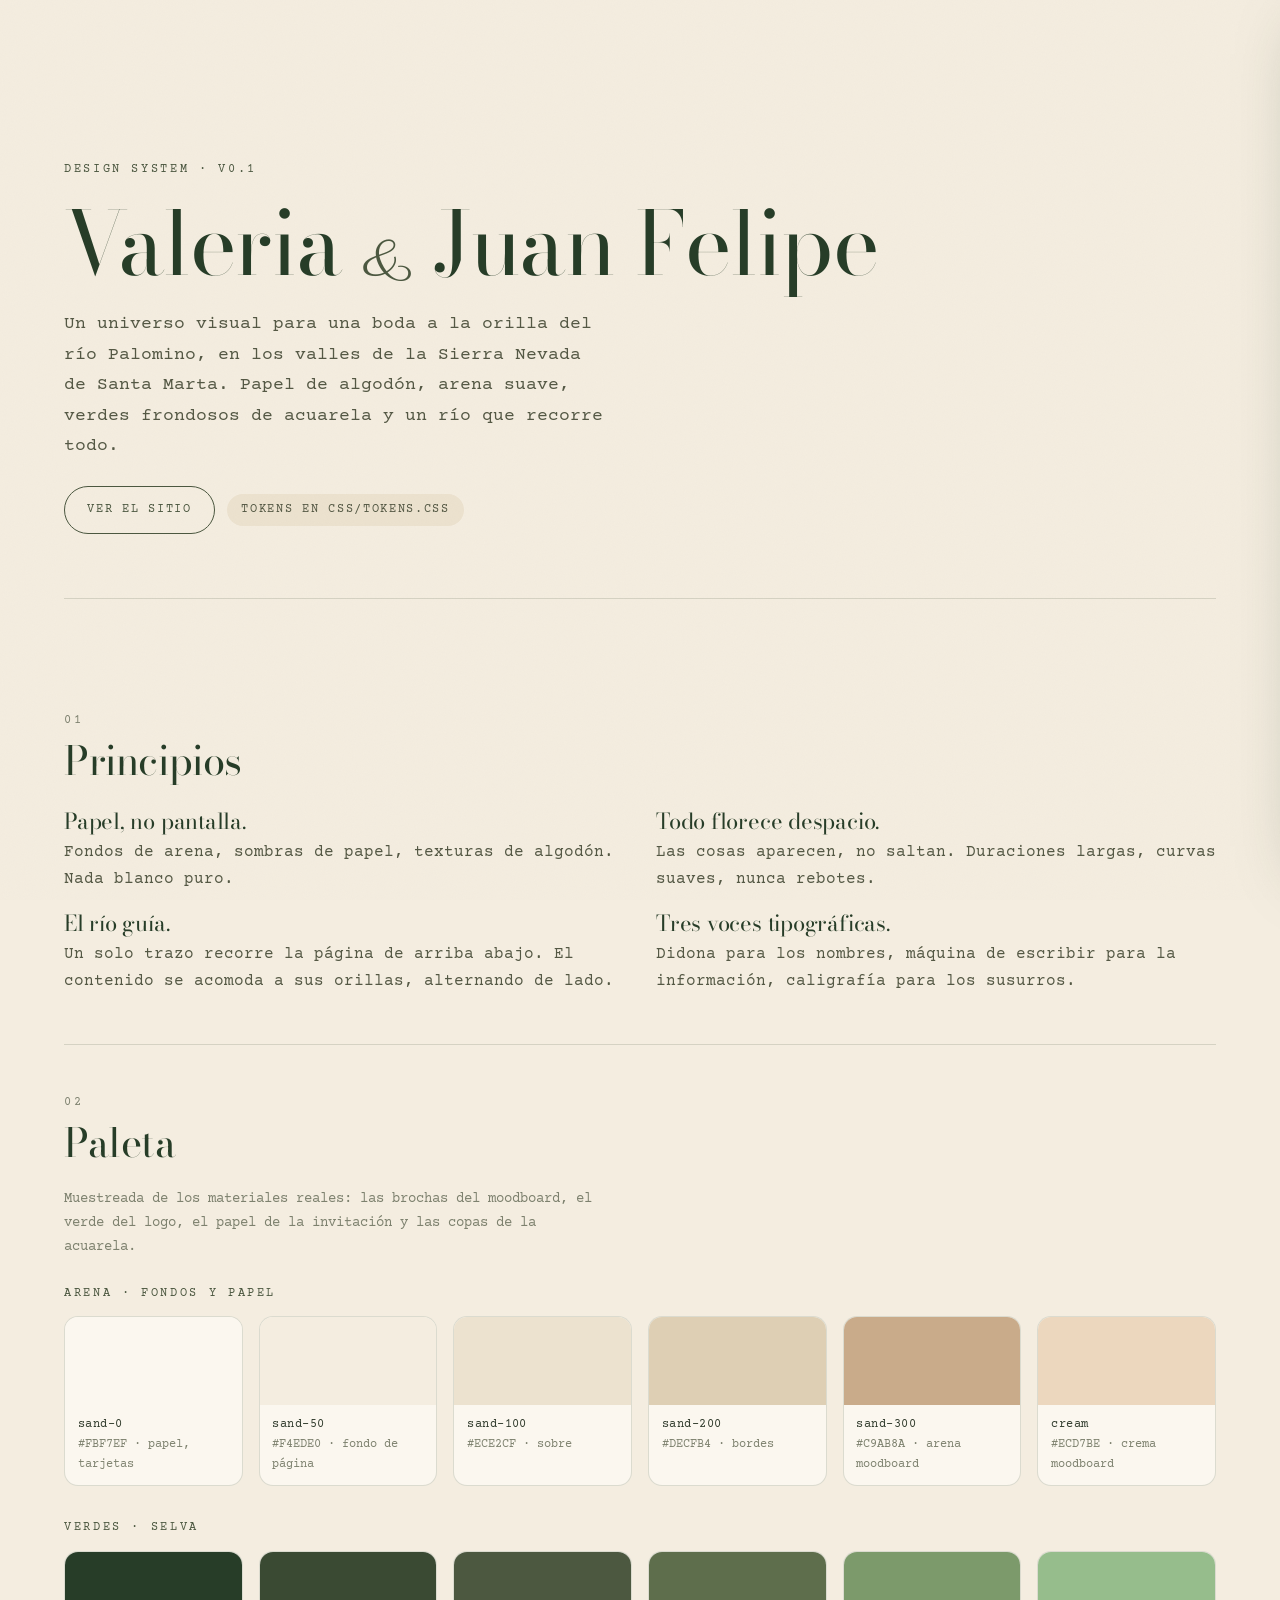
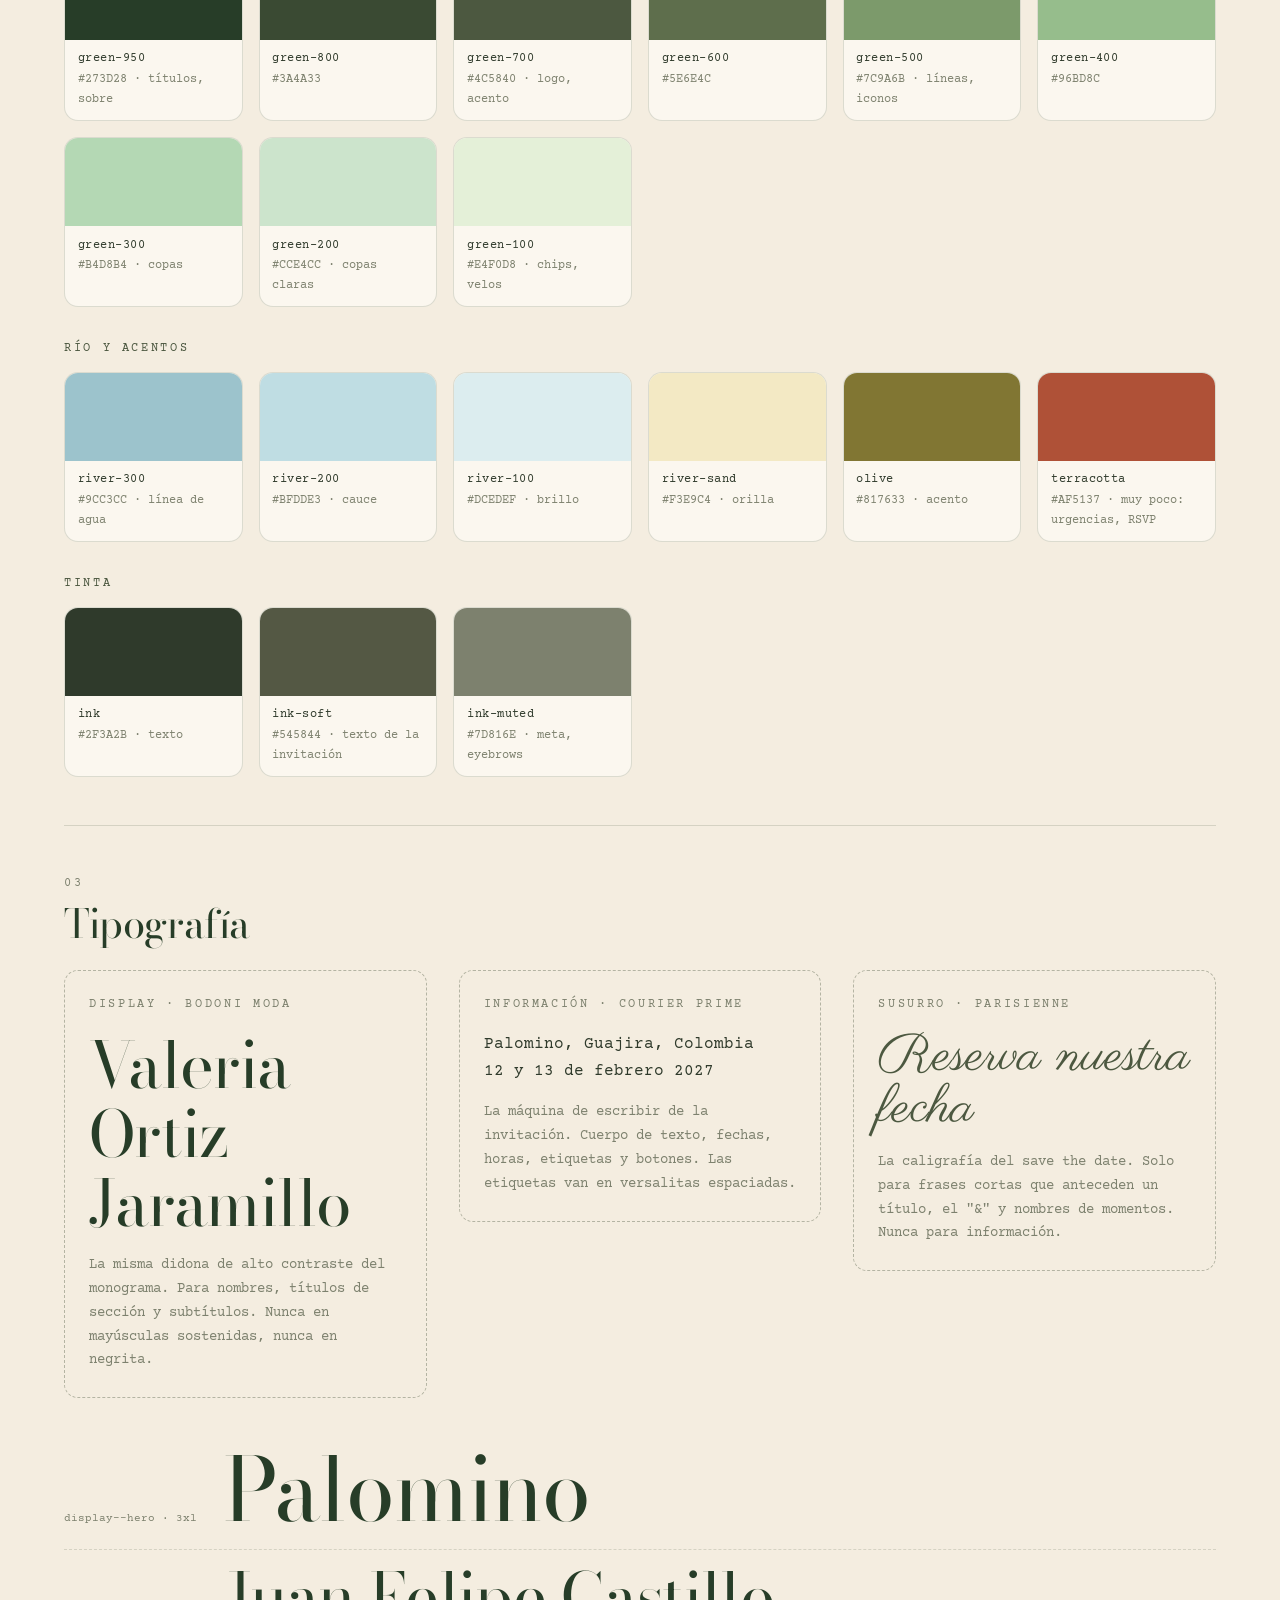
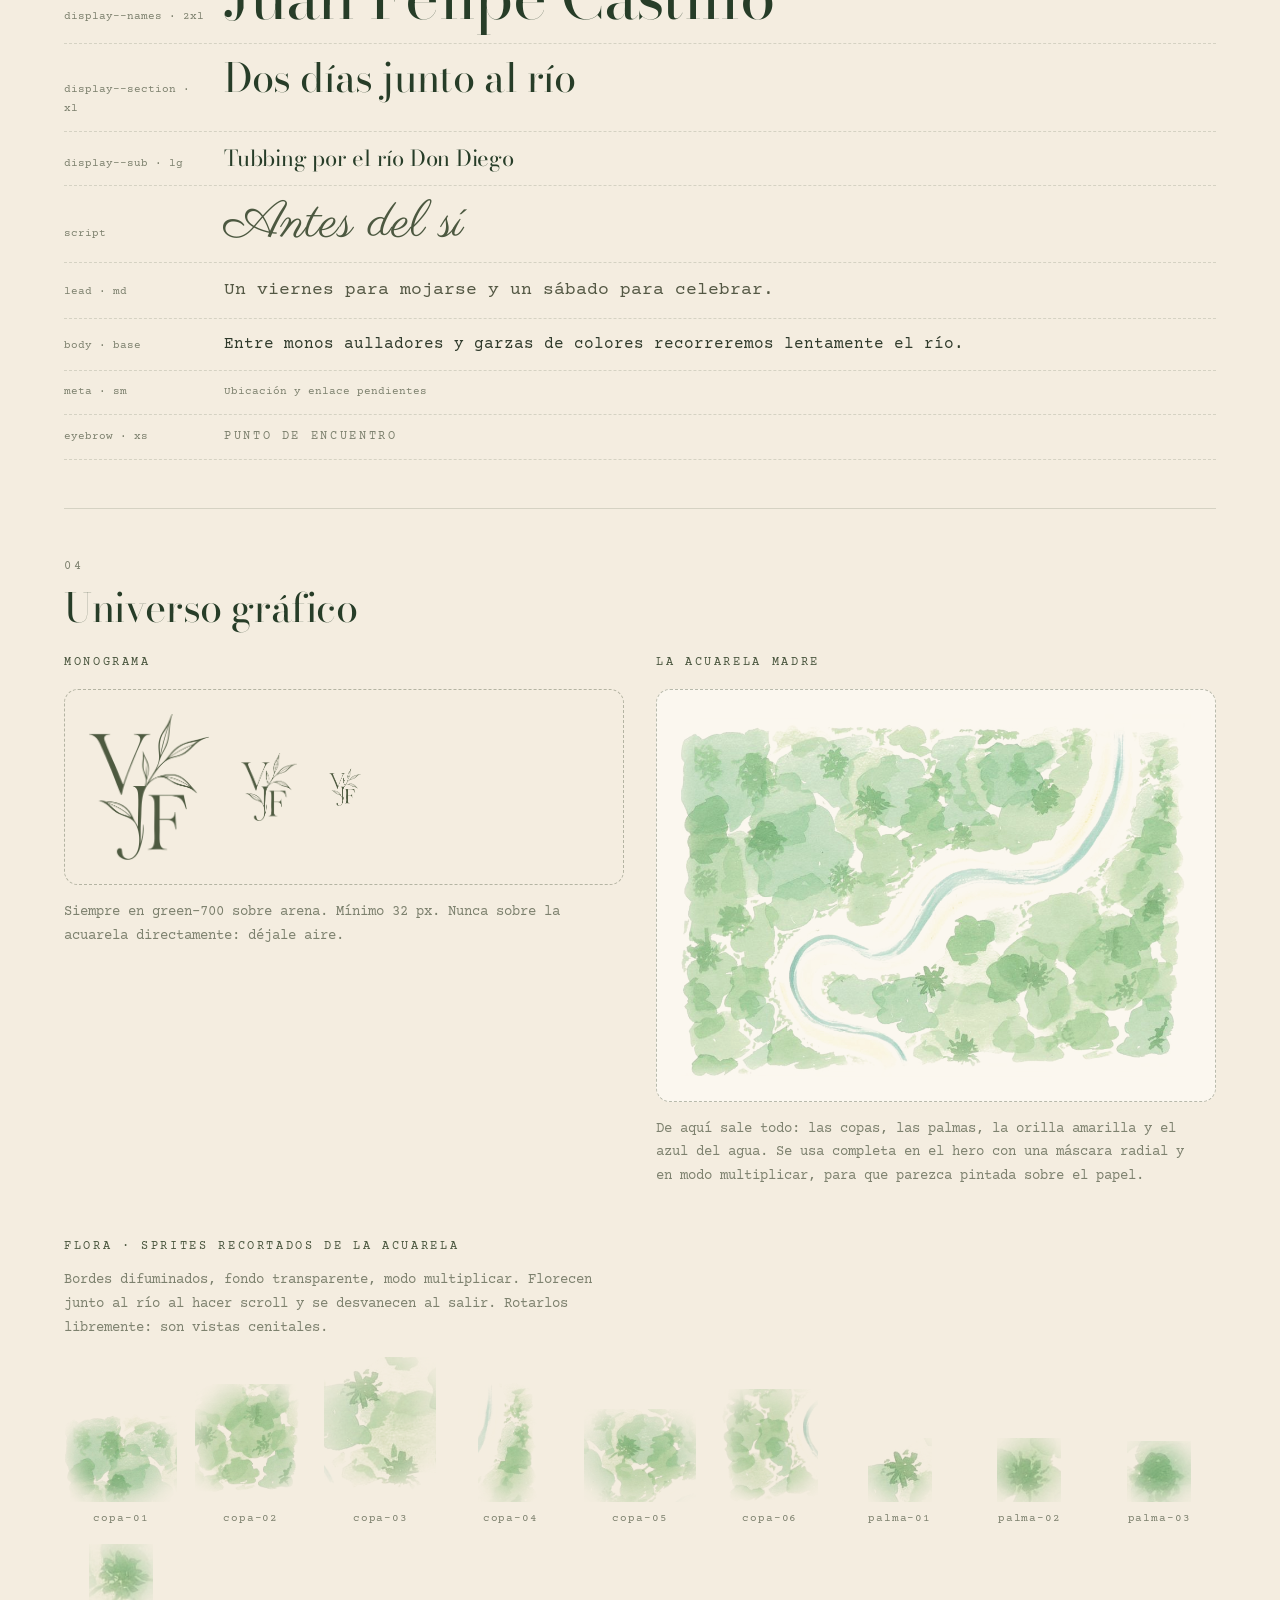
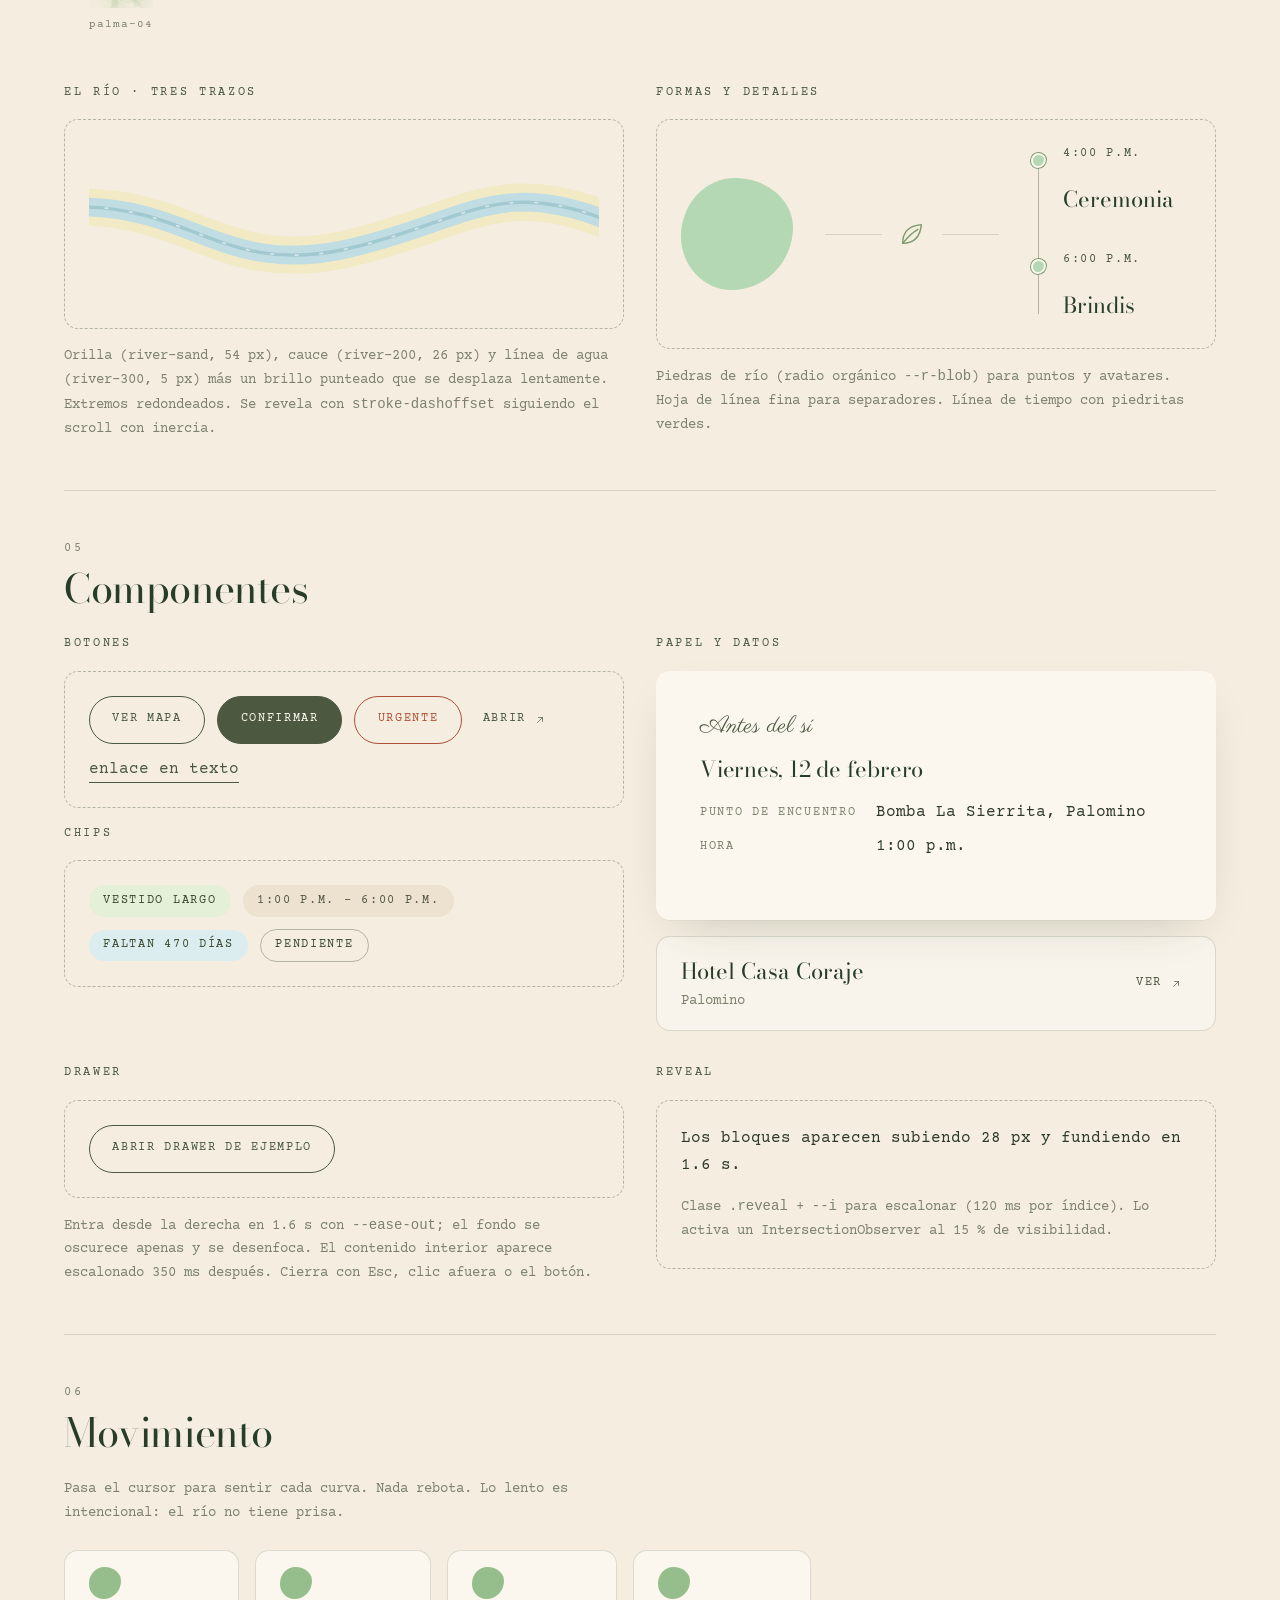
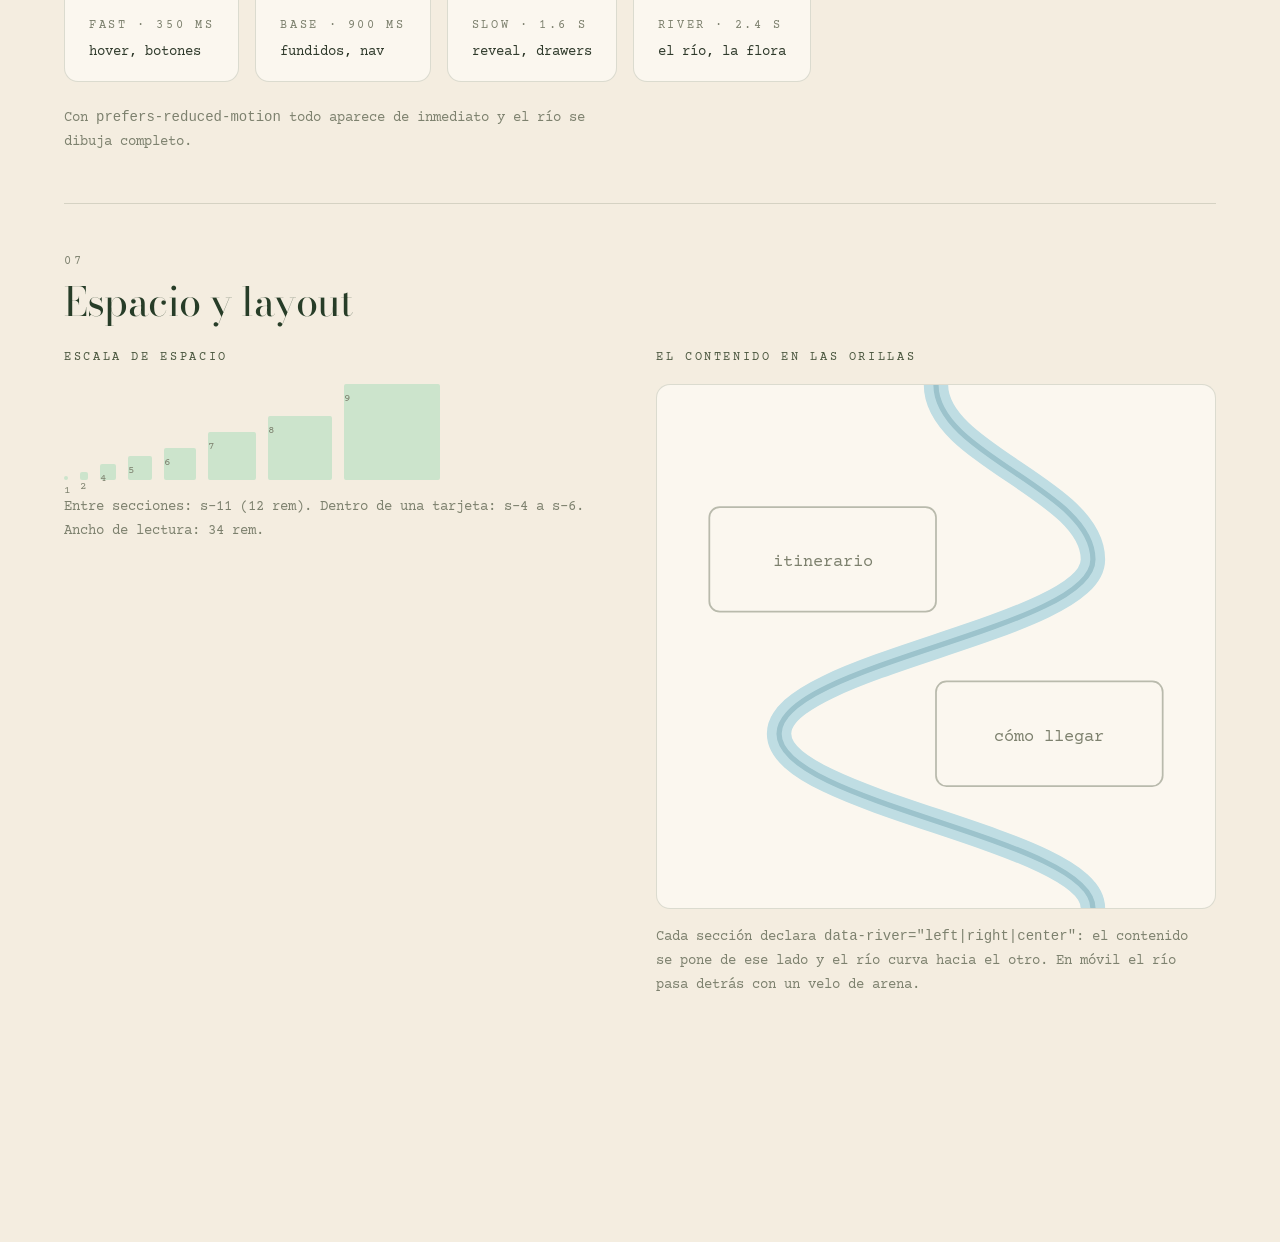
==== design-system.html @ 43d759f4 "Design system y primera versión del sitio del matrimonio Co-Authored-By: Claude Fable 5.1 <noreply@a" ====
<!doctype html>
<html lang="es">
<head>
  <meta charset="utf-8">
  <meta name="viewport" content="width=device-width, initial-scale=1">
  <title>Design system · V & JF</title>
  <link rel="icon" href="assets/img/logo-vjf.png" type="image/png">
  <link rel="preconnect" href="https://fonts.googleapis.com">
  <link rel="preconnect" href="https://fonts.gstatic.com" crossorigin>
  <link href="https://fonts.googleapis.com/css2?family=Bodoni+Moda:ital,opsz,wght@0,6..96,400;0,6..96,500;1,6..96,400&family=Courier+Prime:ital,wght@0,400;0,700;1,400&family=Parisienne&display=swap" rel="stylesheet">
  <link rel="stylesheet" href="css/tokens.css">
  <link rel="stylesheet" href="css/base.css">
  <link rel="stylesheet" href="css/components.css">
  <style>
    .ds { padding: var(--s-8) 0 var(--s-11); }
    .ds-head { padding: var(--s-9) 0 var(--s-8); border-bottom: 1px solid var(--line); margin-bottom: var(--s-8); }
    .ds-section { padding: var(--s-7) 0; border-bottom: 1px solid var(--line); }
    .ds-section > .eyebrow { margin-bottom: var(--s-2); }
    .ds-section > .display { margin-bottom: var(--s-5); }
    .ds-grid { display: grid; gap: var(--s-4); grid-template-columns: repeat(auto-fill, minmax(9.5rem, 1fr)); }
    .ds-two { display: grid; gap: var(--s-6); grid-template-columns: repeat(auto-fit, minmax(18rem, 1fr)); align-items: start; }
    .ds-note { font-size: var(--fs-sm); color: var(--text-muted); max-width: var(--measure); }
    .ds-sample { padding: var(--s-5); border: 1px dashed var(--line-strong); border-radius: var(--r-md); }
    .type-row { display: grid; grid-template-columns: 9rem 1fr; gap: var(--s-4); align-items: baseline; padding: var(--s-3) 0; border-bottom: 1px dashed var(--line); }
    .type-row .meta { font-size: var(--fs-2xs); }
    .sprite-grid { display: grid; grid-template-columns: repeat(auto-fill, minmax(7rem, 1fr)); gap: var(--s-4); align-items: end; }
    .sprite-grid figure { margin: 0; text-align: center; }
    .sprite-grid img { mix-blend-mode: multiply; margin: 0 auto .5rem; }
    .sprite-grid figcaption { font-size: var(--fs-2xs); color: var(--text-muted); letter-spacing: .08em; }
    .river-sample { width: 100%; height: 160px; }
    .river-sample path { fill: none; stroke-linecap: round; }
    .space-row { display: flex; align-items: flex-end; gap: var(--s-3); flex-wrap: wrap; }
    .space-row div { background: var(--green-200); border-radius: 2px; }
    .space-row span { display: block; font-size: var(--fs-2xs); color: var(--text-muted); margin-top: .35rem; }
    .motion-demo { display: flex; gap: var(--s-4); flex-wrap: wrap; }
    .motion-demo button { padding: var(--s-4) var(--s-5); border: 1px solid var(--line); border-radius: var(--r-md); background: var(--surface); text-align: left; }
    .motion-demo i { display: block; width: 2rem; height: 2rem; border-radius: var(--r-blob); background: var(--green-400); margin-bottom: .75rem; transition: transform var(--d) var(--e); }
    .motion-demo button:hover i { transform: translateX(3rem) rotate(40deg); }
    .layout-diagram { border: 1px solid var(--line); border-radius: var(--r-md); background: var(--sand-0); }
    .blob { width: 7rem; height: 7rem; border-radius: var(--r-blob); background: var(--green-300); }
  </style>
</head>
<body>
<div class="container ds">

  <header class="ds-head">
    <p class="eyebrow eyebrow--accent">Design system · v0.1</p>
    <h1 class="display display--hero">Valeria <span class="script" style="font-size:.7em">&amp;</span> Juan Felipe</h1>
    <p class="lead measure" style="margin-top: var(--s-4)">Un universo visual para una boda a la orilla del río Palomino, en los valles de la Sierra Nevada de Santa Marta. Papel de algodón, arena suave, verdes frondosos de acuarela y un río que recorre todo.</p>
    <p class="cluster" style="margin-top: var(--s-5)"><a class="btn" href="index.html">Ver el sitio</a><span class="chip chip--sand">Tokens en css/tokens.css</span></p>
  </header>

  <!-- ================= PRINCIPIOS ================= -->
  <section class="ds-section">
    <p class="eyebrow">01</p>
    <h2 class="display display--section">Principios</h2>
    <div class="ds-two">
      <div class="stack">
        <p><b class="display display--sub">Papel, no pantalla.</b><br><span class="soft">Fondos de arena, sombras de papel, texturas de algodón. Nada blanco puro.</span></p>
        <p><b class="display display--sub">El río guía.</b><br><span class="soft">Un solo trazo recorre la página de arriba abajo. El contenido se acomoda a sus orillas, alternando de lado.</span></p>
      </div>
      <div class="stack">
        <p><b class="display display--sub">Todo florece despacio.</b><br><span class="soft">Las cosas aparecen, no saltan. Duraciones largas, curvas suaves, nunca rebotes.</span></p>
        <p><b class="display display--sub">Tres voces tipográficas.</b><br><span class="soft">Didona para los nombres, máquina de escribir para la información, caligrafía para los susurros.</span></p>
      </div>
    </div>
  </section>

  <!-- ================= PALETA ================= -->
  <section class="ds-section">
    <p class="eyebrow">02</p>
    <h2 class="display display--section">Paleta</h2>
    <p class="ds-note" style="margin-bottom: var(--s-5)">Muestreada de los materiales reales: las brochas del moodboard, el verde del logo, el papel de la invitación y las copas de la acuarela.</p>

    <p class="eyebrow eyebrow--accent" style="margin: var(--s-5) 0 var(--s-3)">Arena · fondos y papel</p>
    <div class="ds-grid">
      <div class="swatch"><div class="swatch__color" style="background:var(--sand-0)"></div><div class="swatch__meta"><b>sand-0</b><span>#FBF7EF · papel, tarjetas</span></div></div>
      <div class="swatch"><div class="swatch__color" style="background:var(--sand-50)"></div><div class="swatch__meta"><b>sand-50</b><span>#F4EDE0 · fondo de página</span></div></div>
      <div class="swatch"><div class="swatch__color" style="background:var(--sand-100)"></div><div class="swatch__meta"><b>sand-100</b><span>#ECE2CF · sobre</span></div></div>
      <div class="swatch"><div class="swatch__color" style="background:var(--sand-200)"></div><div class="swatch__meta"><b>sand-200</b><span>#DECFB4 · bordes</span></div></div>
      <div class="swatch"><div class="swatch__color" style="background:var(--sand-300)"></div><div class="swatch__meta"><b>sand-300</b><span>#C9AB8A · arena moodboard</span></div></div>
      <div class="swatch"><div class="swatch__color" style="background:var(--cream)"></div><div class="swatch__meta"><b>cream</b><span>#ECD7BE · crema moodboard</span></div></div>
    </div>

    <p class="eyebrow eyebrow--accent" style="margin: var(--s-6) 0 var(--s-3)">Verdes · selva</p>
    <div class="ds-grid">
      <div class="swatch"><div class="swatch__color" style="background:var(--green-950)"></div><div class="swatch__meta"><b>green-950</b><span>#273D28 · títulos, sobre</span></div></div>
      <div class="swatch"><div class="swatch__color" style="background:var(--green-800)"></div><div class="swatch__meta"><b>green-800</b><span>#3A4A33</span></div></div>
      <div class="swatch"><div class="swatch__color" style="background:var(--green-700)"></div><div class="swatch__meta"><b>green-700</b><span>#4C5840 · logo, acento</span></div></div>
      <div class="swatch"><div class="swatch__color" style="background:var(--green-600)"></div><div class="swatch__meta"><b>green-600</b><span>#5E6E4C</span></div></div>
      <div class="swatch"><div class="swatch__color" style="background:var(--green-500)"></div><div class="swatch__meta"><b>green-500</b><span>#7C9A6B · líneas, iconos</span></div></div>
      <div class="swatch"><div class="swatch__color" style="background:var(--green-400)"></div><div class="swatch__meta"><b>green-400</b><span>#96BD8C</span></div></div>
      <div class="swatch"><div class="swatch__color" style="background:var(--green-300)"></div><div class="swatch__meta"><b>green-300</b><span>#B4D8B4 · copas</span></div></div>
      <div class="swatch"><div class="swatch__color" style="background:var(--green-200)"></div><div class="swatch__meta"><b>green-200</b><span>#CCE4CC · copas claras</span></div></div>
      <div class="swatch"><div class="swatch__color" style="background:var(--green-100)"></div><div class="swatch__meta"><b>green-100</b><span>#E4F0D8 · chips, velos</span></div></div>
    </div>

    <p class="eyebrow eyebrow--accent" style="margin: var(--s-6) 0 var(--s-3)">Río y acentos</p>
    <div class="ds-grid">
      <div class="swatch"><div class="swatch__color" style="background:var(--river-300)"></div><div class="swatch__meta"><b>river-300</b><span>#9CC3CC · línea de agua</span></div></div>
      <div class="swatch"><div class="swatch__color" style="background:var(--river-200)"></div><div class="swatch__meta"><b>river-200</b><span>#BFDDE3 · cauce</span></div></div>
      <div class="swatch"><div class="swatch__color" style="background:var(--river-100)"></div><div class="swatch__meta"><b>river-100</b><span>#DCEDEF · brillo</span></div></div>
      <div class="swatch"><div class="swatch__color" style="background:var(--river-sand)"></div><div class="swatch__meta"><b>river-sand</b><span>#F3E9C4 · orilla</span></div></div>
      <div class="swatch"><div class="swatch__color" style="background:var(--olive)"></div><div class="swatch__meta"><b>olive</b><span>#817633 · acento</span></div></div>
      <div class="swatch"><div class="swatch__color" style="background:var(--terracotta)"></div><div class="swatch__meta"><b>terracotta</b><span>#AF5137 · muy poco: urgencias, RSVP</span></div></div>
    </div>

    <p class="eyebrow eyebrow--accent" style="margin: var(--s-6) 0 var(--s-3)">Tinta</p>
    <div class="ds-grid">
      <div class="swatch"><div class="swatch__color" style="background:var(--ink)"></div><div class="swatch__meta"><b>ink</b><span>#2F3A2B · texto</span></div></div>
      <div class="swatch"><div class="swatch__color" style="background:var(--ink-soft)"></div><div class="swatch__meta"><b>ink-soft</b><span>#545844 · texto de la invitación</span></div></div>
      <div class="swatch"><div class="swatch__color" style="background:var(--ink-muted)"></div><div class="swatch__meta"><b>ink-muted</b><span>#7D816E · meta, eyebrows</span></div></div>
    </div>
  </section>

  <!-- ================= TIPOGRAFÍA ================= -->
  <section class="ds-section">
    <p class="eyebrow">03</p>
    <h2 class="display display--section">Tipografía</h2>
    <div class="ds-two">
      <div class="ds-sample stack">
        <p class="eyebrow">Display · Bodoni Moda</p>
        <p class="display display--names">Valeria Ortiz Jaramillo</p>
        <p class="ds-note">La misma didona de alto contraste del monograma. Para nombres, títulos de sección y subtítulos. Nunca en mayúsculas sostenidas, nunca en negrita.</p>
      </div>
      <div class="ds-sample stack">
        <p class="eyebrow">Información · Courier Prime</p>
        <p class="mono">Palomino, Guajira, Colombia<br>12 y 13 de febrero 2027</p>
        <p class="ds-note">La máquina de escribir de la invitación. Cuerpo de texto, fechas, horas, etiquetas y botones. Las etiquetas van en versalitas espaciadas.</p>
      </div>
      <div class="ds-sample stack">
        <p class="eyebrow">Susurro · Parisienne</p>
        <p class="script">Reserva nuestra fecha</p>
        <p class="ds-note">La caligrafía del save the date. Solo para frases cortas que anteceden un título, el "&amp;" y nombres de momentos. Nunca para información.</p>
      </div>
    </div>

    <div style="margin-top: var(--s-6)">
      <div class="type-row"><span class="meta">display--hero · 3xl</span><span class="display display--hero">Palomino</span></div>
      <div class="type-row"><span class="meta">display--names · 2xl</span><span class="display display--names">Juan Felipe Castillo</span></div>
      <div class="type-row"><span class="meta">display--section · xl</span><span class="display display--section">Dos días junto al río</span></div>
      <div class="type-row"><span class="meta">display--sub · lg</span><span class="display display--sub">Tubbing por el río Don Diego</span></div>
      <div class="type-row"><span class="meta">script</span><span class="script">Antes del sí</span></div>
      <div class="type-row"><span class="meta">lead · md</span><span class="lead">Un viernes para mojarse y un sábado para celebrar.</span></div>
      <div class="type-row"><span class="meta">body · base</span><span>Entre monos aulladores y garzas de colores recorreremos lentamente el río.</span></div>
      <div class="type-row"><span class="meta">meta · sm</span><span class="meta">Ubicación y enlace pendientes</span></div>
      <div class="type-row"><span class="meta">eyebrow · xs</span><span class="eyebrow">Punto de encuentro</span></div>
    </div>
  </section>

  <!-- ================= UNIVERSO GRÁFICO ================= -->
  <section class="ds-section">
    <p class="eyebrow">04</p>
    <h2 class="display display--section">Universo gráfico</h2>

    <div class="ds-two">
      <div class="stack">
        <p class="eyebrow eyebrow--accent">Monograma</p>
        <div class="ds-sample" style="display:flex; gap: var(--s-6); align-items:center; flex-wrap: wrap">
          <img src="assets/img/logo-vjf.png" alt="Monograma VJF" style="width: 120px">
          <img src="assets/img/logo-vjf.png" alt="" style="width: 56px">
          <img src="assets/img/logo-vjf.png" alt="" style="width: 32px">
        </div>
        <p class="ds-note">Siempre en green-700 sobre arena. Mínimo 32 px. Nunca sobre la acuarela directamente: déjale aire.</p>
      </div>
      <div class="stack">
        <p class="eyebrow eyebrow--accent">La acuarela madre</p>
        <div class="ds-sample" style="background: var(--sand-0)">
          <img src="assets/img/acuarela-rio.png" alt="Acuarela del río entre la selva" style="mix-blend-mode: multiply">
        </div>
        <p class="ds-note">De aquí sale todo: las copas, las palmas, la orilla amarilla y el azul del agua. Se usa completa en el hero con una máscara radial y en modo multiplicar, para que parezca pintada sobre el papel.</p>
      </div>
    </div>

    <p class="eyebrow eyebrow--accent" style="margin: var(--s-7) 0 var(--s-3)">Flora · sprites recortados de la acuarela</p>
    <p class="ds-note" style="margin-bottom: var(--s-4)">Bordes difuminados, fondo transparente, modo multiplicar. Florecen junto al río al hacer scroll y se desvanecen al salir. Rotarlos libremente: son vistas cenitales.</p>
    <div class="sprite-grid">
      <figure><img src="assets/img/sprites/copa-01.png" alt="" style="width:7rem"><figcaption>copa-01</figcaption></figure>
      <figure><img src="assets/img/sprites/copa-02.png" alt="" style="width:7rem"><figcaption>copa-02</figcaption></figure>
      <figure><img src="assets/img/sprites/copa-03.png" alt="" style="width:7rem"><figcaption>copa-03</figcaption></figure>
      <figure><img src="assets/img/sprites/copa-04.png" alt="" style="width:4rem"><figcaption>copa-04</figcaption></figure>
      <figure><img src="assets/img/sprites/copa-05.png" alt="" style="width:7rem"><figcaption>copa-05</figcaption></figure>
      <figure><img src="assets/img/sprites/copa-06.png" alt="" style="width:6rem"><figcaption>copa-06</figcaption></figure>
      <figure><img src="assets/img/sprites/palma-01.png" alt="" style="width:4rem"><figcaption>palma-01</figcaption></figure>
      <figure><img src="assets/img/sprites/palma-02.png" alt="" style="width:4rem"><figcaption>palma-02</figcaption></figure>
      <figure><img src="assets/img/sprites/palma-03.png" alt="" style="width:4rem"><figcaption>palma-03</figcaption></figure>
      <figure><img src="assets/img/sprites/palma-04.png" alt="" style="width:4rem"><figcaption>palma-04</figcaption></figure>
    </div>

    <div class="ds-two" style="margin-top: var(--s-7)">
      <div class="stack">
        <p class="eyebrow eyebrow--accent">El río · tres trazos</p>
        <div class="ds-sample" style="background: var(--sand-50)">
          <svg class="river-sample" viewBox="0 0 600 160" aria-hidden="true">
            <path d="M-10 60 C 120 60, 160 140, 300 110 S 480 20, 620 80" stroke="var(--river-sand)" stroke-width="44" opacity=".95"/>
            <path d="M-10 60 C 120 60, 160 140, 300 110 S 480 20, 620 80" stroke="var(--river-200)" stroke-width="22"/>
            <path d="M-10 60 C 120 60, 160 140, 300 110 S 480 20, 620 80" stroke="var(--river-300)" stroke-width="4" opacity=".8"/>
            <path d="M-10 60 C 120 60, 160 140, 300 110 S 480 20, 620 80" stroke="#fff" stroke-width="2" opacity=".55" stroke-dasharray="3 26"/>
          </svg>
        </div>
        <p class="ds-note">Orilla (river-sand, 54 px), cauce (river-200, 26 px) y línea de agua (river-300, 5 px) más un brillo punteado que se desplaza lentamente. Extremos redondeados. Se revela con <code>stroke-dashoffset</code> siguiendo el scroll con inercia.</p>
      </div>
      <div class="stack">
        <p class="eyebrow eyebrow--accent">Formas y detalles</p>
        <div class="ds-sample" style="display:flex; gap: var(--s-6); align-items:center; flex-wrap:wrap">
          <div class="blob"></div>
          <div class="leaf-rule" style="flex:1; min-width: 10rem"><svg><use href="#i-leaf"/></svg></div>
          <ul class="timeline" style="min-width: 10rem"><li class="timeline__item"><p class="timeline__time">4:00 p.m.</p><p class="timeline__title">Ceremonia</p></li><li class="timeline__item"><p class="timeline__time">6:00 p.m.</p><p class="timeline__title">Brindis</p></li></ul>
        </div>
        <p class="ds-note">Piedras de río (radio orgánico <code>--r-blob</code>) para puntos y avatares. Hoja de línea fina para separadores. Línea de tiempo con piedritas verdes.</p>
      </div>
    </div>
  </section>

  <!-- ================= COMPONENTES ================= -->
  <section class="ds-section">
    <p class="eyebrow">05</p>
    <h2 class="display display--section">Componentes</h2>

    <div class="ds-two">
      <div class="stack">
        <p class="eyebrow eyebrow--accent">Botones</p>
        <div class="ds-sample cluster">
          <button class="btn">Ver mapa</button>
          <button class="btn btn--solid">Confirmar</button>
          <button class="btn btn--warm">Urgente</button>
          <a class="btn btn--ghost" href="#">Abrir <svg><use href="#i-ext"/></svg></a>
          <a class="link" href="#">enlace en texto</a>
        </div>
        <p class="eyebrow eyebrow--accent">Chips</p>
        <div class="ds-sample cluster">
          <span class="chip">Vestido largo</span>
          <span class="chip chip--sand">1:00 p.m. – 6:00 p.m.</span>
          <span class="chip chip--river">Faltan 470 días</span>
          <span class="chip chip--outline">Pendiente</span>
        </div>
      </div>
      <div class="stack">
        <p class="eyebrow eyebrow--accent">Papel y datos</p>
        <article class="paper stack">
          <p class="script script--sm">Antes del sí</p>
          <h3 class="display display--sub">Viernes, 12 de febrero</h3>
          <dl class="facts">
            <dt>Punto de encuentro</dt><dd>Bomba La Sierrita, Palomino</dd>
            <dt>Hora</dt><dd>1:00 p.m.</dd>
          </dl>
        </article>
        <ul class="list-cards">
          <li class="list-card"><div><span class="list-card__title">Hotel Casa Coraje</span><p class="meta">Palomino</p></div><a class="btn btn--ghost" href="#">Ver <svg><use href="#i-ext"/></svg></a></li>
        </ul>
      </div>
    </div>

    <div class="ds-two" style="margin-top: var(--s-6)">
      <div class="stack">
        <p class="eyebrow eyebrow--accent">Drawer</p>
        <div class="ds-sample cluster">
          <button class="btn" data-drawer-open="ds-drawer">Abrir drawer de ejemplo</button>
        </div>
        <p class="ds-note">Entra desde la derecha en 1.6 s con <code>--ease-out</code>; el fondo se oscurece apenas y se desenfoca. El contenido interior aparece escalonado 350 ms después. Cierra con Esc, clic afuera o el botón.</p>
      </div>
      <div class="stack">
        <p class="eyebrow eyebrow--accent">Reveal</p>
        <div class="ds-sample stack">
          <p class="reveal is-visible">Los bloques aparecen subiendo 28 px y fundiendo en 1.6 s.</p>
          <p class="ds-note">Clase <code>.reveal</code> + <code>--i</code> para escalonar (120 ms por índice). Lo activa un IntersectionObserver al 15 % de visibilidad.</p>
        </div>
      </div>
    </div>
  </section>

  <!-- ================= MOVIMIENTO ================= -->
  <section class="ds-section">
    <p class="eyebrow">06</p>
    <h2 class="display display--section">Movimiento</h2>
    <p class="ds-note" style="margin-bottom: var(--s-5)">Pasa el cursor para sentir cada curva. Nada rebota. Lo lento es intencional: el río no tiene prisa.</p>
    <div class="motion-demo">
      <button style="--d: var(--dur-fast); --e: var(--ease-soft)"><i></i><span class="eyebrow">fast · 350 ms</span><br><span class="small">hover, botones</span></button>
      <button style="--d: var(--dur-base); --e: var(--ease-soft)"><i></i><span class="eyebrow">base · 900 ms</span><br><span class="small">fundidos, nav</span></button>
      <button style="--d: var(--dur-slow); --e: var(--ease-out)"><i></i><span class="eyebrow">slow · 1.6 s</span><br><span class="small">reveal, drawers</span></button>
      <button style="--d: var(--dur-river); --e: var(--ease-river)"><i></i><span class="eyebrow">river · 2.4 s</span><br><span class="small">el río, la flora</span></button>
    </div>
    <p class="ds-note" style="margin-top: var(--s-5)">Con <code>prefers-reduced-motion</code> todo aparece de inmediato y el río se dibuja completo.</p>
  </section>

  <!-- ================= ESPACIO Y LAYOUT ================= -->
  <section class="ds-section" style="border-bottom:0">
    <p class="eyebrow">07</p>
    <h2 class="display display--section">Espacio y layout</h2>
    <div class="ds-two">
      <div class="stack">
        <p class="eyebrow eyebrow--accent">Escala de espacio</p>
        <div class="space-row">
          <div style="width:.25rem;height:.25rem"><span>1</span></div>
          <div style="width:.5rem;height:.5rem"><span>2</span></div>
          <div style="width:1rem;height:1rem"><span>4</span></div>
          <div style="width:1.5rem;height:1.5rem"><span>5</span></div>
          <div style="width:2rem;height:2rem"><span>6</span></div>
          <div style="width:3rem;height:3rem"><span>7</span></div>
          <div style="width:4rem;height:4rem"><span>8</span></div>
          <div style="width:6rem;height:6rem"><span>9</span></div>
        </div>
        <p class="ds-note">Entre secciones: s-11 (12 rem). Dentro de una tarjeta: s-4 a s-6. Ancho de lectura: 34 rem.</p>
      </div>
      <div class="stack">
        <p class="eyebrow eyebrow--accent">El contenido en las orillas</p>
        <svg class="layout-diagram" viewBox="0 0 320 300" aria-hidden="true">
          <path d="M160 0 C 160 40, 250 60, 250 100 S 70 160, 70 200 S 250 260, 250 300" fill="none" stroke="var(--river-200)" stroke-width="14" stroke-linecap="round"/>
          <path d="M160 0 C 160 40, 250 60, 250 100 S 70 160, 70 200 S 250 260, 250 300" fill="none" stroke="var(--river-300)" stroke-width="3"/>
          <rect x="30" y="70" width="130" height="60" rx="6" fill="var(--sand-0)" stroke="var(--line-strong)"/>
          <rect x="160" y="170" width="130" height="60" rx="6" fill="var(--sand-0)" stroke="var(--line-strong)"/>
          <text x="95" y="104" text-anchor="middle" font-family="Courier Prime" font-size="10" fill="var(--ink-muted)">itinerario</text>
          <text x="225" y="204" text-anchor="middle" font-family="Courier Prime" font-size="10" fill="var(--ink-muted)">cómo llegar</text>
        </svg>
        <p class="ds-note">Cada sección declara <code>data-river="left|right|center"</code>: el contenido se pone de ese lado y el río curva hacia el otro. En móvil el río pasa detrás con un velo de arena.</p>
      </div>
    </div>
  </section>

</div>

<svg width="0" height="0" style="position:absolute" aria-hidden="true">
  <symbol id="i-leaf" viewBox="0 0 24 24"><path d="M4 20c0-9 5-15 16-16-1 11-7 16-16 16Z" fill="none" stroke="currentColor" stroke-width="1.2" stroke-linejoin="round"/><path d="M4 20c4-5 8-9 13-12" fill="none" stroke="currentColor" stroke-width="1.2" stroke-linecap="round"/></symbol>
  <symbol id="i-close" viewBox="0 0 24 24"><path d="M5 5l14 14M19 5L5 19" fill="none" stroke="currentColor" stroke-width="1.4" stroke-linecap="round"/></symbol>
  <symbol id="i-ext" viewBox="0 0 24 24"><path d="M7 17 17 7M9 7h8v8" fill="none" stroke="currentColor" stroke-width="1.4" stroke-linecap="round" stroke-linejoin="round"/></symbol>
</svg>

<div class="drawer-backdrop" data-drawer-close></div>
<aside class="drawer" id="ds-drawer" aria-hidden="true">
  <div class="drawer__head">
    <div><p class="eyebrow">Ejemplo</p><h3 class="display display--sub">Ideas para ellas</h3></div>
    <button class="drawer__close" data-drawer-close aria-label="Cerrar"><svg><use href="#i-close"/></svg></button>
  </div>
  <div class="drawer__body stack">
    <p class="soft">Vestido largo, telas livianas, zapatos firmes.</p>
    <p class="cluster"><span class="chip">Vestido largo</span><span class="chip chip--sand">Suela plana</span></p>
    <div class="inspo"><div class="inspo__item">Referencia 1</div><div class="inspo__item">Referencia 2</div><div class="inspo__item">Referencia 3</div></div>
  </div>
</aside>
<script src="js/drawers.js" defer></script>
</body>
</html>
---- css/tokens.css ----
/* ============================================================
   V & JF · Design tokens
   Palomino, Guajira · 13 de febrero de 2027
   Paleta tomada de: moodboard, acuarela del río, logo e invitación.
   ============================================================ */
:root {
  /* --- Arena (fondos y papel) ------------------------------- */
  --sand-0:   #FBF7EF;   /* papel de la invitación, tarjetas */
  --sand-50:  #F4EDE0;   /* fondo de página: "arena suave" */
  --sand-100: #ECE2CF;   /* sobre, superficies secundarias */
  --sand-200: #DECFB4;   /* bordes suaves, separadores */
  --sand-300: #C9AB8A;   /* arena del moodboard, acento cálido */
  --cream:    #ECD7BE;   /* crema del moodboard */

  /* --- Verdes (selva) --------------------------------------- */
  --green-950: #273D28;  /* verde profundo del moodboard, sobre */
  --green-800: #3A4A33;
  --green-700: #4C5840;  /* verde del logo y del texto de la invitación */
  --green-600: #5E6E4C;
  --green-500: #7C9A6B;
  --green-400: #96BD8C;
  --green-300: #B4D8B4;  /* copas de la acuarela */
  --green-200: #CCE4CC;  /* copas claras */
  --green-100: #E4F0D8;  /* velo de selva */

  /* --- Acentos ---------------------------------------------- */
  --olive:      #817633; /* oliva del moodboard */
  --terracotta: #AF5137; /* terracota del moodboard: usar con moderación */

  /* --- Río -------------------------------------------------- */
  --river-300:  #9CC3CC; /* línea de agua */
  --river-200:  #BFDDE3; /* cauce */
  --river-100:  #DCEDEF; /* brillo */
  --river-sand: #F3E9C4; /* orilla de arena en la acuarela */

  /* --- Tinta ------------------------------------------------ */
  --ink:       #2F3A2B;
  --ink-soft:  #545844;
  --ink-muted: #7D816E;
  --line:      rgba(76, 88, 64, 0.18);
  --line-strong: rgba(76, 88, 64, 0.38);

  /* --- Semánticos ------------------------------------------- */
  --bg:          var(--sand-50);
  --surface:     var(--sand-0);
  --surface-2:   var(--sand-100);
  --text:        var(--ink);
  --text-soft:   var(--ink-soft);
  --text-muted:  var(--ink-muted);
  --accent:      var(--green-700);
  --accent-deep: var(--green-950);
  --accent-warm: var(--terracotta);

  /* --- Tipografía ------------------------------------------- */
  --font-display: "Bodoni Moda", "Didot", "Bodoni 72", Georgia, serif;
  --font-mono:    "Courier Prime", "Courier New", Courier, monospace;
  --font-script:  "Parisienne", "Snell Roundhand", cursive;

  --fs-2xs:  0.6875rem;                 /* 11px  etiquetas muy pequeñas */
  --fs-xs:   0.75rem;                   /* 12px  eyebrow */
  --fs-sm:   0.875rem;                  /* 14px  meta, nav */
  --fs-base: 1rem;                      /* 16px  cuerpo */
  --fs-md:   1.125rem;                  /* 18px  cuerpo destacado */
  --fs-lg:   1.375rem;                  /* 22px  subtítulos */
  --fs-xl:   clamp(1.75rem, 1.2rem + 2.2vw, 2.5rem);   /* títulos de sección */
  --fs-2xl:  clamp(2.25rem, 1.4rem + 4vw, 4rem);       /* nombres */
  --fs-3xl:  clamp(2.75rem, 1.5rem + 6vw, 5.5rem);     /* hero */
  --fs-script: clamp(2rem, 1.2rem + 3vw, 3.25rem);

  --lh-tight: 1.08;
  --lh-snug:  1.3;
  --lh-base:  1.7;
  --tracking-wide:  0.14em;
  --tracking-wider: 0.22em;

  /* --- Espacio ---------------------------------------------- */
  --s-1: 0.25rem;  --s-2: 0.5rem;  --s-3: 0.75rem; --s-4: 1rem;
  --s-5: 1.5rem;   --s-6: 2rem;    --s-7: 3rem;    --s-8: 4rem;
  --s-9: 6rem;     --s-10: 8rem;   --s-11: 12rem;  --s-12: 16rem;

  --measure: 34rem;        /* ancho máximo de lectura */
  --container: 72rem;
  --gutter: clamp(1rem, 4vw, 3rem);

  /* --- Forma ------------------------------------------------ */
  --r-sm:   4px;
  --r-md:   14px;
  --r-lg:   24px;
  --r-pill: 999px;
  --r-blob: 48% 52% 55% 45% / 52% 44% 56% 48%;   /* forma orgánica de piedra */

  --shadow-paper: 0 1px 0 rgba(76,88,64,.05), 0 18px 48px -24px rgba(39,61,40,.28);
  --shadow-drawer: -24px 0 64px -32px rgba(39,61,40,.35);

  /* --- Movimiento ------------------------------------------- */
  --ease-soft:  cubic-bezier(.22,.61,.36,1);
  --ease-out:   cubic-bezier(.16,1,.3,1);
  --ease-river: cubic-bezier(.4,0,.2,1);
  --dur-fast:   .35s;
  --dur-base:   .9s;
  --dur-slow:   1.6s;
  --dur-river:  2.4s;
  --reveal-distance: 28px;

  /* --- Capas ------------------------------------------------ */
  --z-river: 0;
  --z-flora: 1;
  --z-content: 2;
  --z-nav: 20;
  --z-drawer: 50;
}
---- css/base.css ----
/* ============================================================
   Base: reset, papel, tipografía
   ============================================================ */
*, *::before, *::after { box-sizing: border-box; }
html { scroll-behavior: smooth; -webkit-text-size-adjust: 100%; }
body {
  margin: 0;
  background: var(--bg);
  color: var(--text);
  font-family: var(--font-mono);
  font-size: var(--fs-base);
  line-height: var(--lh-base);
  -webkit-font-smoothing: antialiased;
  overflow-x: hidden;
}
/* textura de papel hecho a mano, muy sutil */
body::before {
  content: "";
  position: fixed; inset: 0;
  pointer-events: none;
  z-index: 100;
  opacity: .5;
  mix-blend-mode: multiply;
  background-image: url("data:image/svg+xml;utf8,<svg xmlns='http://www.w3.org/2000/svg' width='300' height='300'><filter id='n'><feTurbulence type='fractalNoise' baseFrequency='.9' numOctaves='3' stitchTiles='stitch'/><feColorMatrix values='0 0 0 0 .55  0 0 0 0 .52  0 0 0 0 .42  0 0 0 .07 0'/></filter><rect width='100%' height='100%' filter='url(%23n)'/></svg>");
}
img, svg { display: block; max-width: 100%; }
a { color: inherit; text-decoration: none; }
p { margin: 0 0 var(--s-4); }
p:last-child { margin-bottom: 0; }
h1, h2, h3, h4 { margin: 0; font-weight: 400; }
ul { margin: 0; padding: 0; list-style: none; }
button { font: inherit; color: inherit; background: none; border: 0; cursor: pointer; }
:focus-visible { outline: 2px solid var(--green-500); outline-offset: 3px; border-radius: 2px; }
::selection { background: var(--green-200); color: var(--green-950); }

/* --- Escala tipográfica ------------------------------------ */
.display { font-family: var(--font-display); font-weight: 400; line-height: var(--lh-tight); letter-spacing: -0.01em; color: var(--accent-deep); }
.display--hero { font-size: var(--fs-3xl); }
.display--names { font-size: var(--fs-2xl); }
.display--section { font-size: var(--fs-xl); }
.display--sub { font-size: var(--fs-lg); line-height: var(--lh-snug); }
.display i, .display em { font-style: italic; font-weight: 400; }

.script { font-family: var(--font-script); font-weight: 400; line-height: 1; color: var(--green-700); font-size: var(--fs-script); }
.script--sm { font-size: 1.5rem; }

.mono { font-family: var(--font-mono); }
.eyebrow {
  font-family: var(--font-mono);
  font-size: var(--fs-xs);
  letter-spacing: var(--tracking-wider);
  text-transform: uppercase;
  color: var(--text-muted);
}
.eyebrow--accent { color: var(--accent); }
.lead { font-size: var(--fs-md); color: var(--text-soft); }
.meta { font-size: var(--fs-sm); color: var(--text-muted); }
.small { font-size: var(--fs-sm); }
.measure { max-width: var(--measure); }
.center { text-align: center; }
.muted { color: var(--text-muted); }
.soft { color: var(--text-soft); }

/* --- Layout ------------------------------------------------- */
.container { width: min(100% - 2 * var(--gutter), var(--container)); margin-inline: auto; }
.stack > * + * { margin-top: var(--s-4); }
.stack-lg > * + * { margin-top: var(--s-6); }
.cluster { display: flex; flex-wrap: wrap; gap: var(--s-3); align-items: center; }
.sr-only { position: absolute; width: 1px; height: 1px; overflow: hidden; clip: rect(0 0 0 0); white-space: nowrap; }

/* --- Movimiento respetuoso ---------------------------------- */
@media (prefers-reduced-motion: reduce) {
  html { scroll-behavior: auto; }
  *, *::before, *::after { animation-duration: .01ms !important; transition-duration: .01ms !important; }
}
---- css/components.css ----
/* ============================================================
   Componentes
   ============================================================ */

/* --- Botones ------------------------------------------------ */
.btn {
  display: inline-flex; align-items: center; gap: var(--s-2);
  padding: .8rem 1.4rem;
  border: 1px solid var(--accent);
  border-radius: var(--r-pill);
  font-family: var(--font-mono);
  font-size: var(--fs-xs);
  letter-spacing: var(--tracking-wide);
  text-transform: uppercase;
  color: var(--accent);
  background: transparent;
  transition: background var(--dur-fast) var(--ease-soft), color var(--dur-fast) var(--ease-soft), transform var(--dur-fast) var(--ease-soft);
}
.btn:hover { background: var(--accent); color: var(--sand-0); }
.btn:active { transform: translateY(1px); }
.btn--solid { background: var(--accent); color: var(--sand-0); }
.btn--solid:hover { background: var(--accent-deep); border-color: var(--accent-deep); }
.btn--warm { border-color: var(--accent-warm); color: var(--accent-warm); }
.btn--warm:hover { background: var(--accent-warm); color: var(--sand-0); }
.btn--ghost { border-color: transparent; padding-inline: .5rem; }
.btn--ghost:hover { background: transparent; color: var(--accent-deep); }
.btn--ghost:hover .btn__underline { transform: scaleX(1); }
.btn svg { width: 1em; height: 1em; }

/* enlace con subrayado que crece */
.link {
  position: relative; color: var(--accent);
  background-image: linear-gradient(currentColor, currentColor);
  background-size: 100% 1px; background-repeat: no-repeat; background-position: 0 100%;
  transition: background-size var(--dur-fast) var(--ease-soft);
}
.link:hover { background-size: 0% 1px; }

/* --- Chips y etiquetas -------------------------------------- */
.chip {
  display: inline-flex; align-items: center; gap: .5em;
  padding: .35rem .9rem;
  border-radius: var(--r-pill);
  background: var(--green-100);
  color: var(--green-800);
  font-size: var(--fs-xs); letter-spacing: var(--tracking-wide); text-transform: uppercase;
}
.chip--sand { background: var(--sand-100); color: var(--text-soft); }
.chip--river { background: var(--river-100); color: var(--green-800); }
.chip--outline { background: transparent; border: 1px solid var(--line-strong); }

/* --- Papel (tarjetas) --------------------------------------- */
.paper {
  background: var(--surface);
  border-radius: var(--r-md);
  box-shadow: var(--shadow-paper);
  padding: clamp(1.5rem, 4vw, 2.75rem);
  position: relative;
}
.paper--flat { box-shadow: none; border: 1px solid var(--line); }
.paper--sand { background: var(--surface-2); }
.paper--torn { border-radius: var(--r-lg); }

/* --- Separador con hoja ------------------------------------- */
.leaf-rule {
  display: flex; align-items: center; gap: var(--s-4);
  color: var(--green-500);
}
.leaf-rule::before, .leaf-rule::after { content: ""; flex: 1; height: 1px; background: var(--line); }
.leaf-rule svg { width: 28px; height: 28px; flex: none; }

/* --- Línea de tiempo ---------------------------------------- */
.timeline { position: relative; padding-left: 2rem; }
.timeline::before { content: ""; position: absolute; left: .45rem; top: .6rem; bottom: .6rem; width: 1px; background: var(--line-strong); }
.timeline__item { position: relative; padding-bottom: var(--s-6); }
.timeline__item:last-child { padding-bottom: 0; }
.timeline__item::before {
  content: ""; position: absolute; left: -2rem; top: .55rem;
  width: .95rem; height: .95rem; border-radius: var(--r-blob);
  background: var(--green-300); border: 2px solid var(--sand-0);
  box-shadow: 0 0 0 1px var(--green-500);
}
.timeline__time { font-size: var(--fs-xs); letter-spacing: var(--tracking-wide); text-transform: uppercase; color: var(--accent); }
.timeline__title { font-family: var(--font-display); font-size: var(--fs-lg); color: var(--accent-deep); margin: .2rem 0 .4rem; }

/* --- Definiciones (Lugar / Punto de encuentro) --------------- */
.facts { display: grid; grid-template-columns: max-content 1fr; gap: .4rem 1.25rem; }
.facts dt { font-size: var(--fs-xs); letter-spacing: var(--tracking-wide); text-transform: uppercase; color: var(--text-muted); padding-top: .25rem; }
.facts dd { margin: 0; }
@media (max-width: 480px) { .facts { grid-template-columns: 1fr; gap: 0 } .facts dd { margin-bottom: .75rem } }

/* --- Lista de hoteles ----------------------------------------- */
.list-cards { display: grid; gap: var(--s-4); }
.list-card {
  display: grid; grid-template-columns: 1fr auto; align-items: center; gap: var(--s-4);
  padding: var(--s-4) var(--s-5);
  border: 1px solid var(--line); border-radius: var(--r-md);
  background: color-mix(in srgb, var(--surface) 70%, transparent);
  transition: border-color var(--dur-fast) var(--ease-soft), transform var(--dur-base) var(--ease-out);
}
.list-card:hover { border-color: var(--green-500); transform: translateX(4px); }
.list-card__title { font-family: var(--font-display); font-size: var(--fs-lg); color: var(--accent-deep); }

/* --- Dress code ----------------------------------------------- */
.dress { display: grid; gap: var(--s-5); grid-template-columns: repeat(auto-fit, minmax(14rem, 1fr)); }
.dress__card { padding: var(--s-5); border-radius: var(--r-lg); background: var(--surface); box-shadow: var(--shadow-paper); }
.dress__card .script { font-size: 2.25rem; margin-bottom: var(--s-2); }

/* --- Drawer ---------------------------------------------------- */
.drawer-backdrop {
  position: fixed; inset: 0; z-index: var(--z-drawer);
  background: rgba(39,61,40,.28);
  backdrop-filter: blur(2px);
  opacity: 0; pointer-events: none;
  transition: opacity var(--dur-base) var(--ease-soft);
}
.drawer {
  position: fixed; top: 0; right: 0; bottom: 0; z-index: calc(var(--z-drawer) + 1);
  width: min(32rem, 100%);
  background: var(--surface);
  box-shadow: var(--shadow-drawer);
  transform: translateX(104%);
  transition: transform var(--dur-slow) var(--ease-out);
  display: flex; flex-direction: column;
  overflow: hidden;
}
.drawer--left { right: auto; left: 0; transform: translateX(-104%); box-shadow: 24px 0 64px -32px rgba(39,61,40,.35); }
.drawer[aria-hidden="false"] { transform: translateX(0); }
.drawer-backdrop.is-open { opacity: 1; pointer-events: auto; }
.drawer__head {
  display: flex; align-items: center; justify-content: space-between;
  padding: var(--s-5) var(--s-6) var(--s-4);
  border-bottom: 1px solid var(--line);
}
.drawer__body { padding: var(--s-5) var(--s-6) var(--s-8); overflow-y: auto; flex: 1; }
.drawer__close { width: 2.5rem; height: 2.5rem; border-radius: 50%; display: grid; place-items: center; color: var(--accent); transition: background var(--dur-fast); }
.drawer__close:hover { background: var(--green-100); }
.drawer__close svg { width: 1.1rem; height: 1.1rem; }
/* el contenido del drawer entra con un pequeño retraso */
.drawer__body > * { opacity: 0; transform: translateY(12px); transition: opacity var(--dur-base) var(--ease-soft), transform var(--dur-base) var(--ease-soft); }
.drawer[aria-hidden="false"] .drawer__body > * { opacity: 1; transform: none; }
.drawer[aria-hidden="false"] .drawer__body > :nth-child(1) { transition-delay: .35s }
.drawer[aria-hidden="false"] .drawer__body > :nth-child(2) { transition-delay: .45s }
.drawer[aria-hidden="false"] .drawer__body > :nth-child(3) { transition-delay: .55s }
.drawer[aria-hidden="false"] .drawer__body > :nth-child(4) { transition-delay: .65s }
.drawer[aria-hidden="false"] .drawer__body > :nth-child(n+5) { transition-delay: .75s }
body.drawer-open { overflow: hidden; }

/* galería de inspiración dentro del drawer */
.inspo { display: grid; grid-template-columns: 1fr 1fr; gap: var(--s-3); }
.inspo__item {
  aspect-ratio: 3 / 4; border-radius: var(--r-md); overflow: hidden;
  background: linear-gradient(160deg, var(--sand-100), var(--sand-200));
  display: grid; place-items: center; text-align: center; padding: var(--s-3);
  color: var(--text-muted); font-size: var(--fs-xs); letter-spacing: var(--tracking-wide); text-transform: uppercase;
}
.inspo__item img { width: 100%; height: 100%; object-fit: cover; }
.inspo__item:nth-child(3n) { aspect-ratio: 1; }

/* mapa embebido */
.map-frame { border: 0; width: 100%; aspect-ratio: 4 / 5; border-radius: var(--r-md); filter: sepia(.25) saturate(.8) hue-rotate(-10deg); }

/* --- Reveal (aparecer al hacer scroll) ---------------------- */
.reveal {
  opacity: 0;
  transform: translateY(var(--reveal-distance));
  transition: opacity var(--dur-slow) var(--ease-soft), transform var(--dur-slow) var(--ease-soft);
  transition-delay: calc(var(--i, 0) * 120ms);
  will-change: opacity, transform;
}
.reveal.is-visible { opacity: 1; transform: none; }
@media (prefers-reduced-motion: reduce) { .reveal { opacity: 1; transform: none; } }

/* --- Swatch (para la página del design system) -------------- */
.swatch { border-radius: var(--r-md); overflow: hidden; border: 1px solid var(--line); background: var(--surface); }
.swatch__color { height: 5.5rem; }
.swatch__meta { padding: .6rem .8rem; font-size: var(--fs-xs); }
.swatch__meta b { display: block; font-weight: 400; color: var(--text); letter-spacing: .04em; }
.swatch__meta span { color: var(--text-muted); }
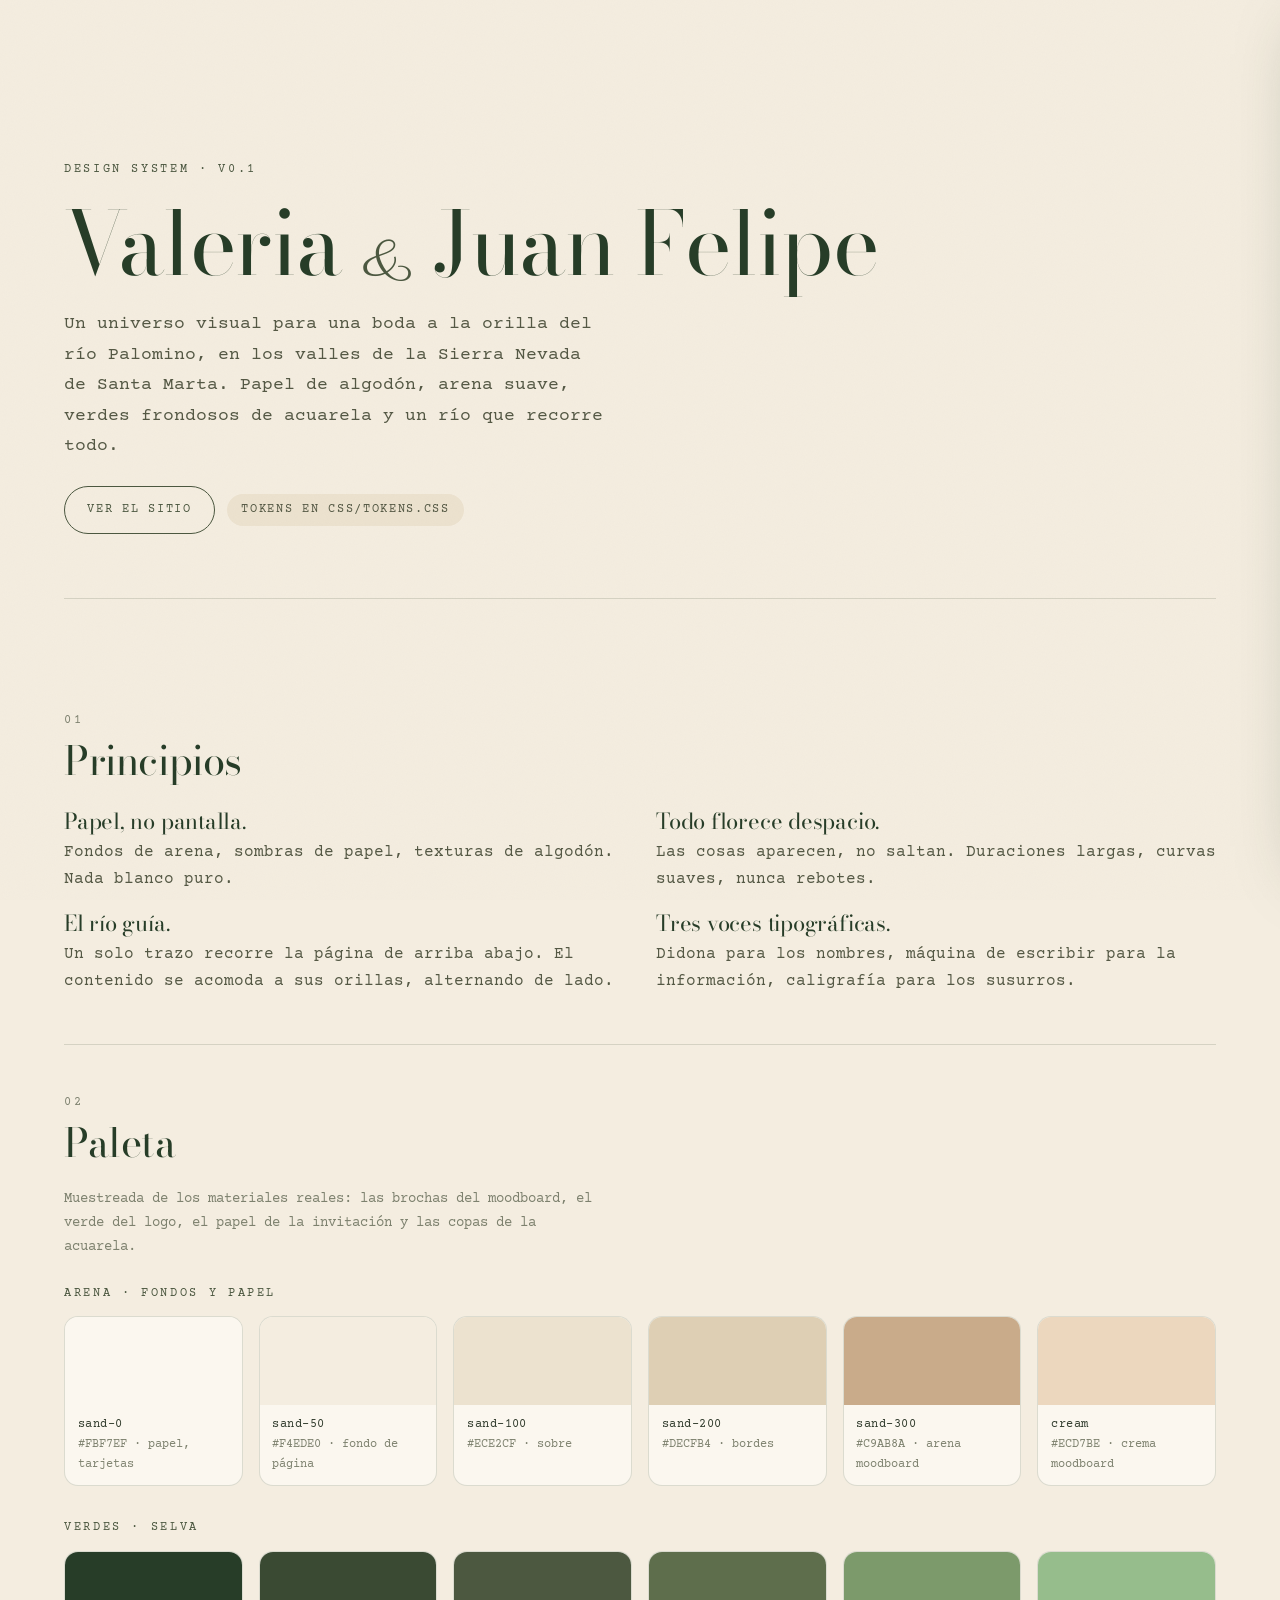
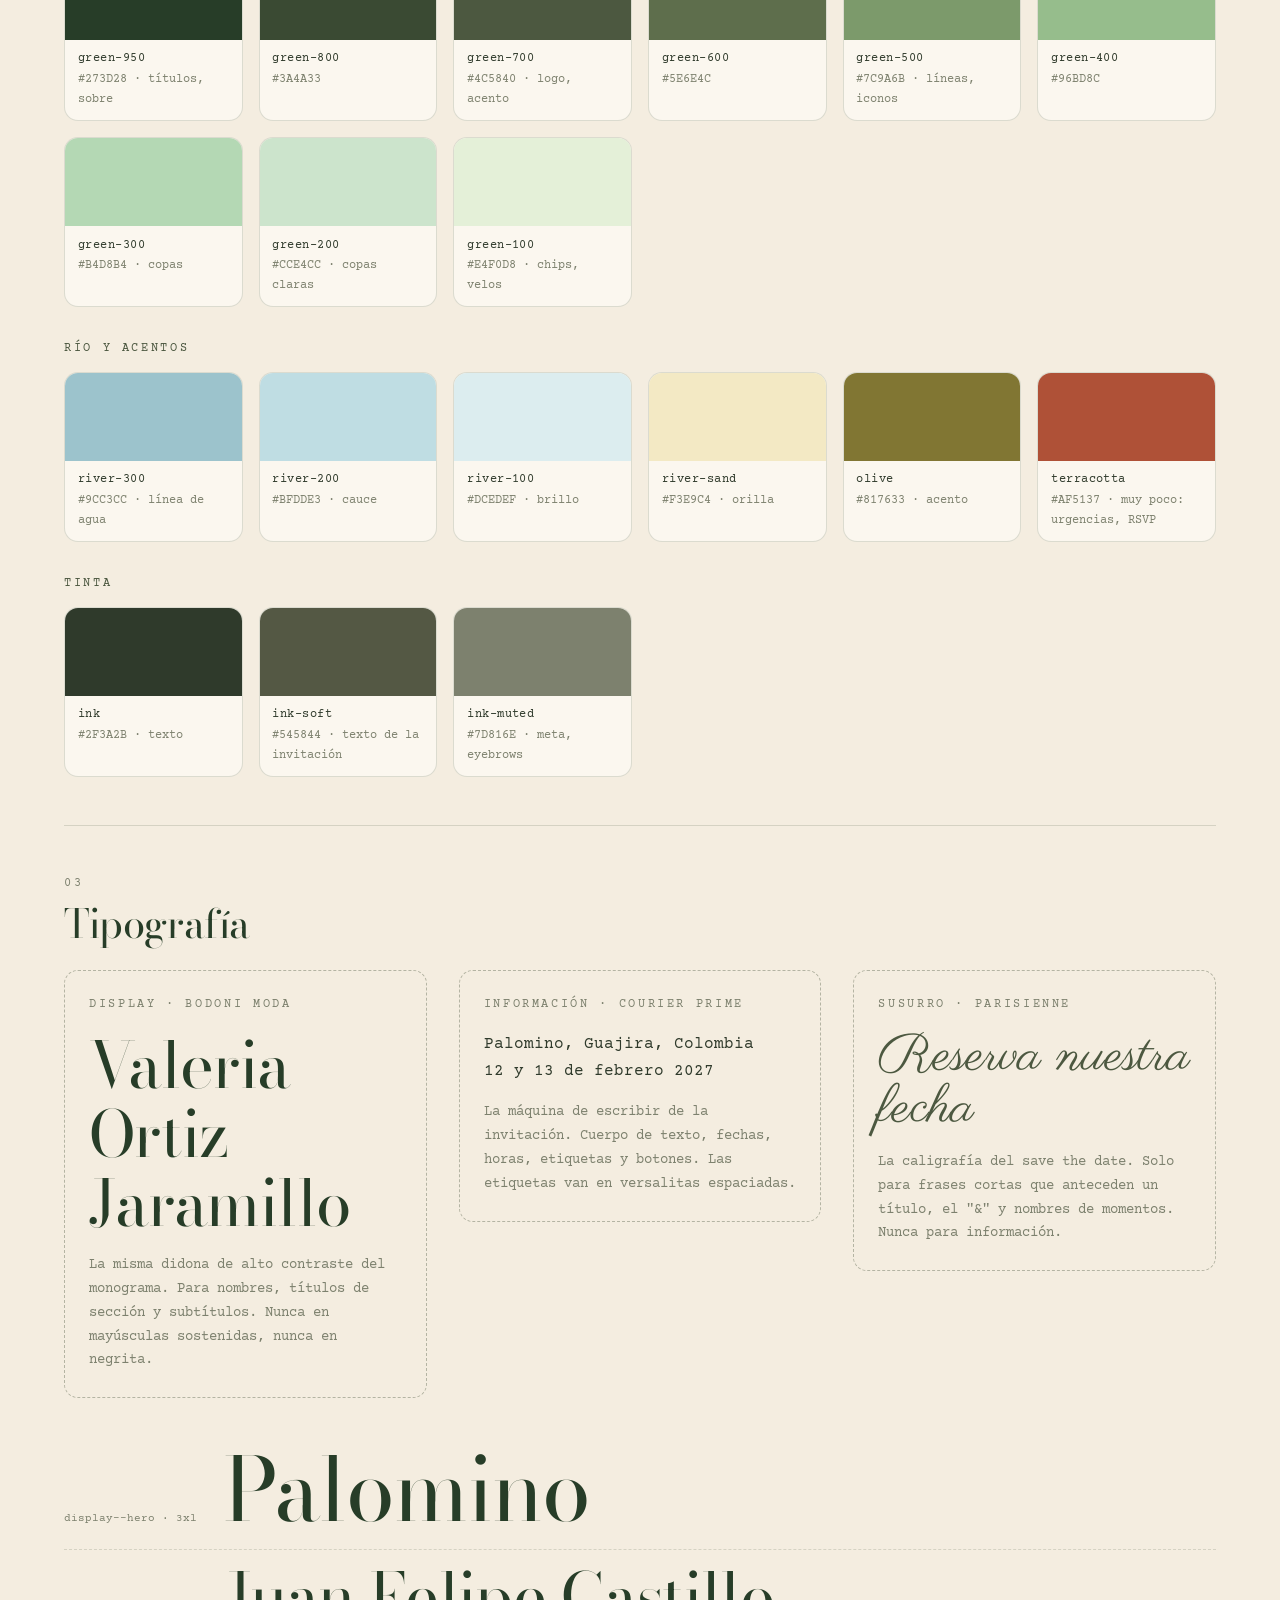
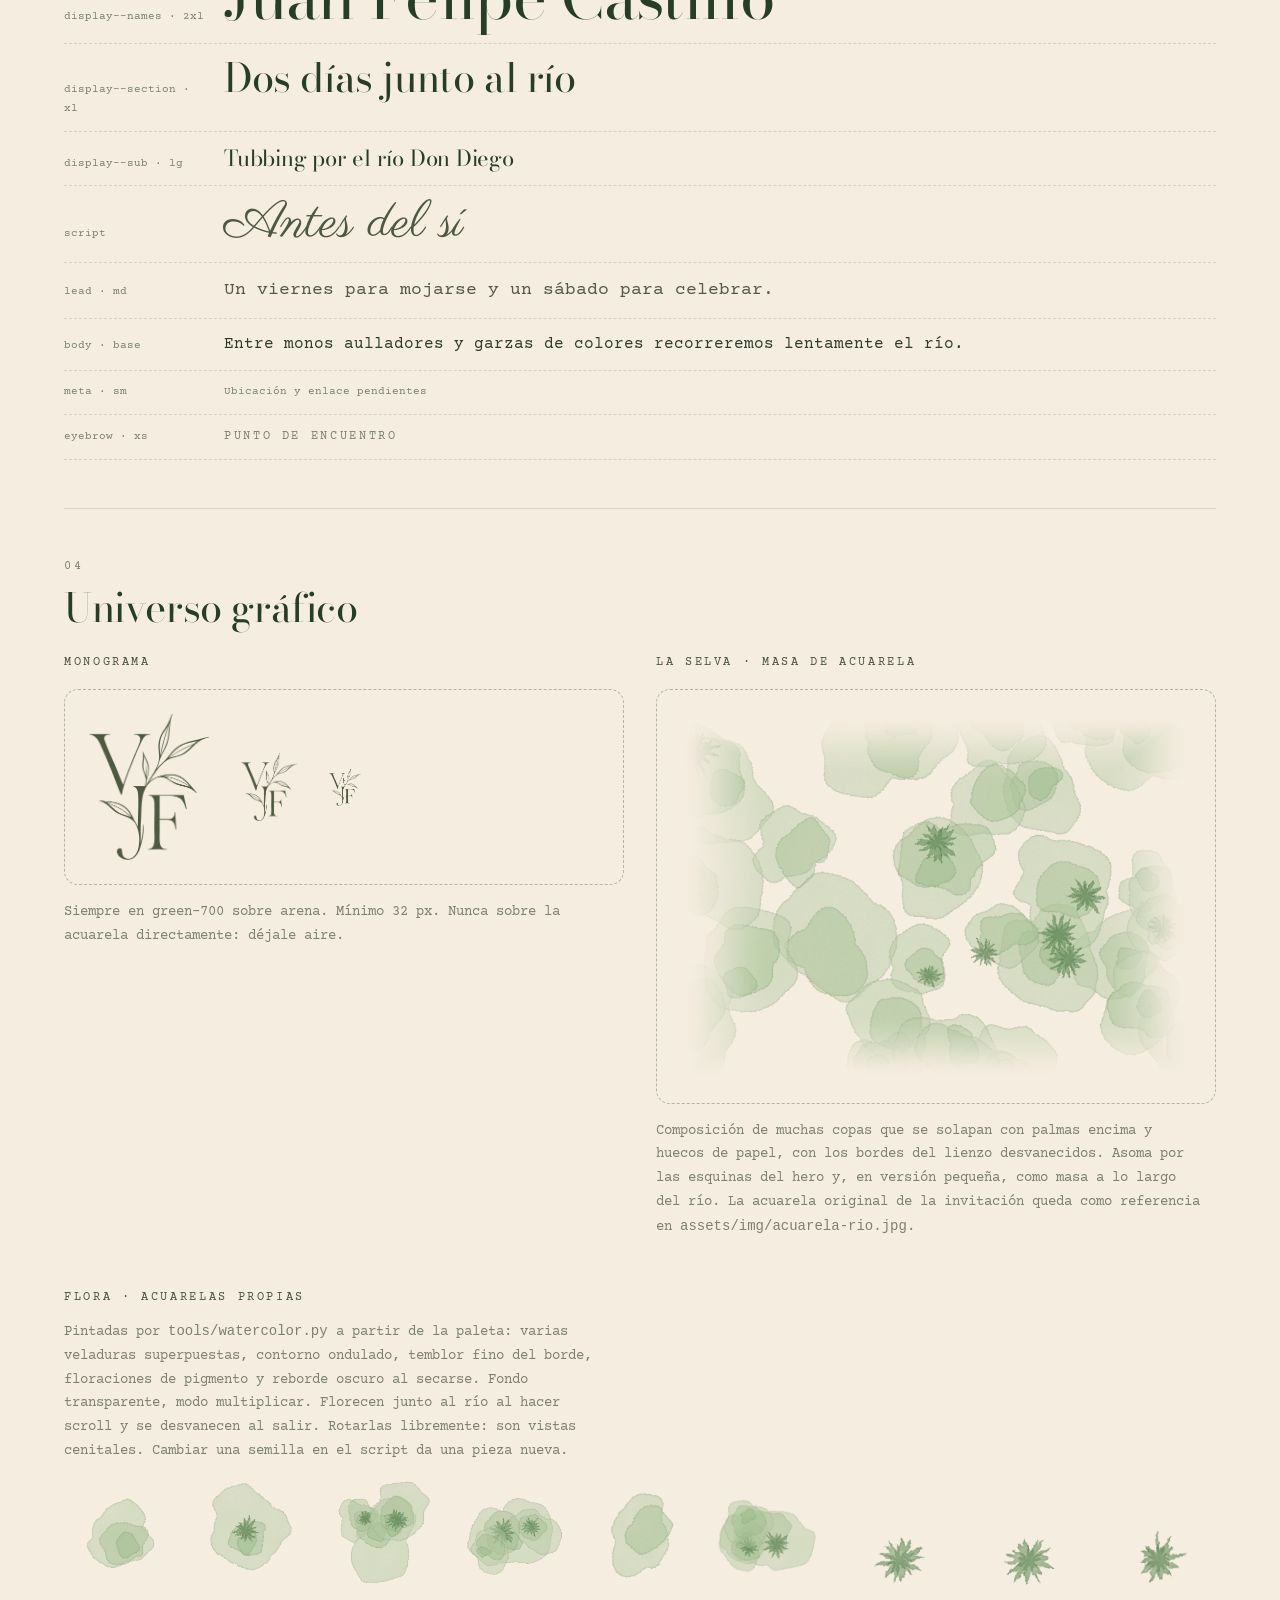
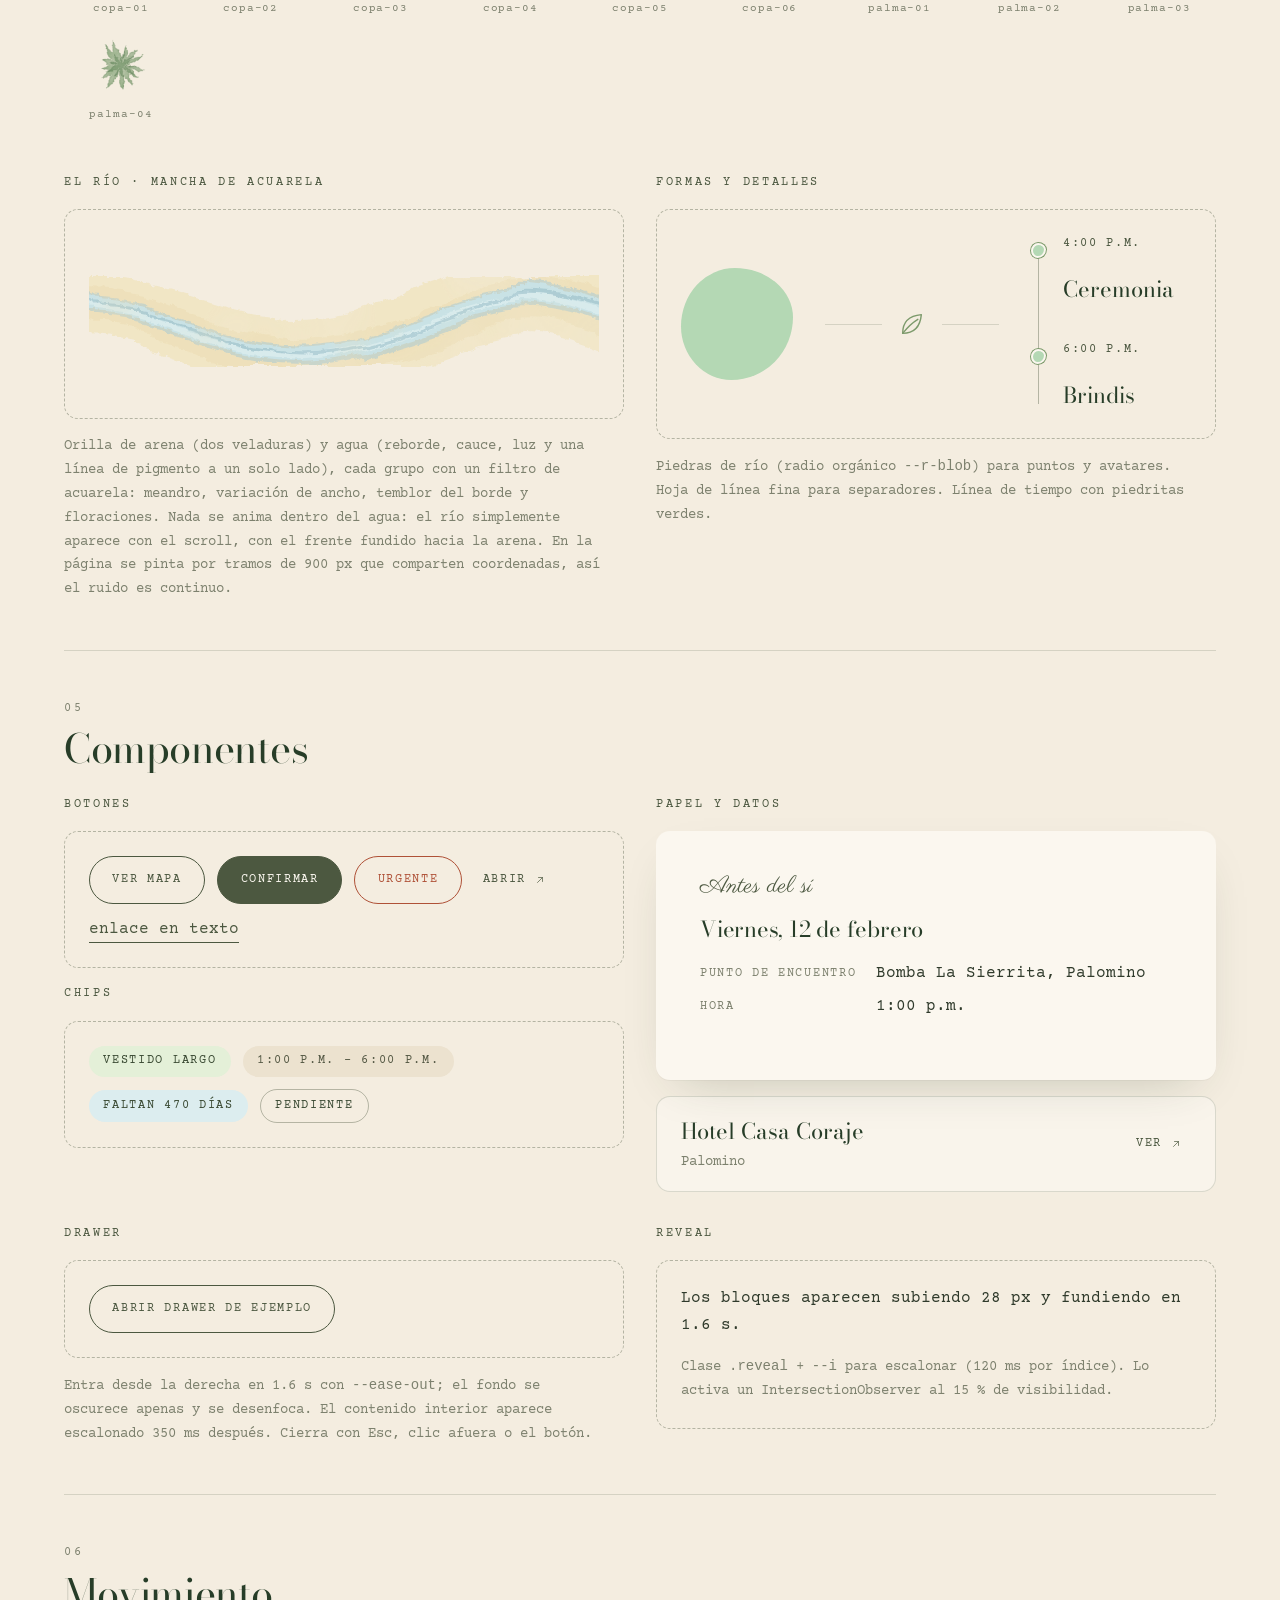
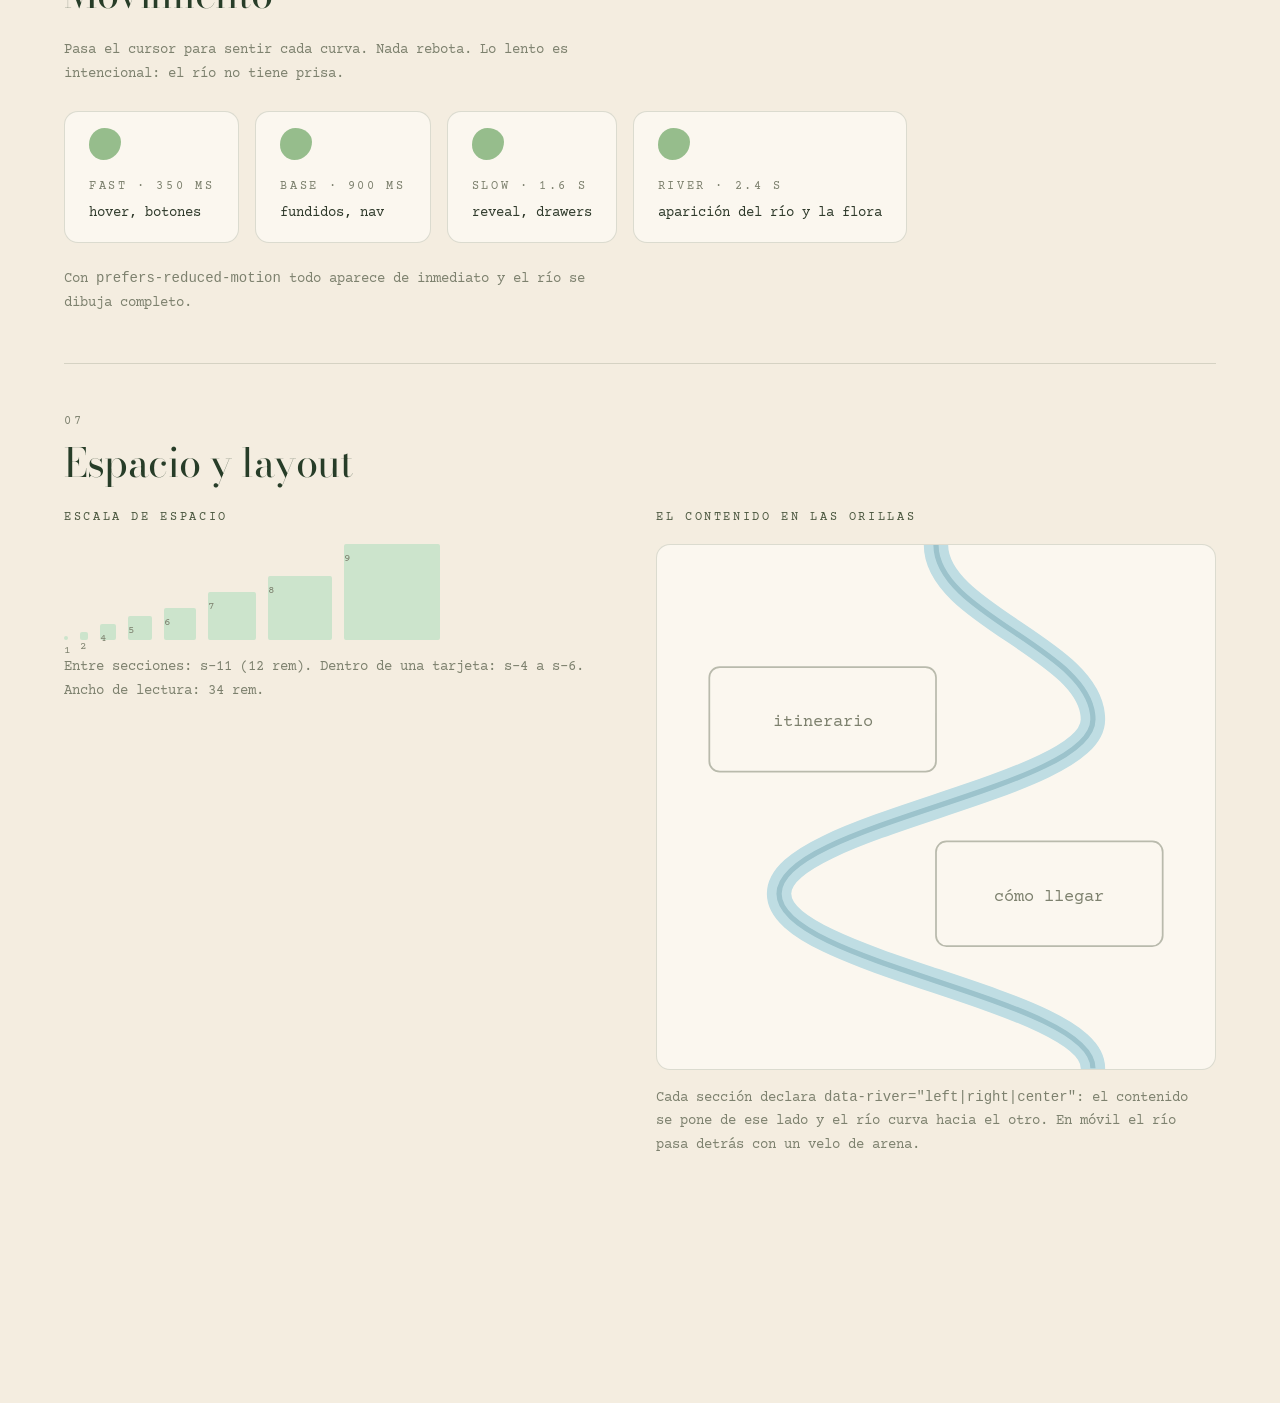
==== commit 70c8a06c: "Acuarelas propias, río como mancha que aparece y hero sobre la arena - tools/watercolor.py pinta cop" ====
--- a/design-system.html
+++ b/design-system.html
@@ -164,41 +164,63 @@
         <p class="ds-note">Siempre en green-700 sobre arena. Mínimo 32 px. Nunca sobre la acuarela directamente: déjale aire.</p>
       </div>
       <div class="stack">
-        <p class="eyebrow eyebrow--accent">La acuarela madre</p>
-        <div class="ds-sample" style="background: var(--sand-0)">
-          <img src="assets/img/acuarela-rio.png" alt="Acuarela del río entre la selva" style="mix-blend-mode: multiply">
-        </div>
-        <p class="ds-note">De aquí sale todo: las copas, las palmas, la orilla amarilla y el azul del agua. Se usa completa en el hero con una máscara radial y en modo multiplicar, para que parezca pintada sobre el papel.</p>
-      </div>
-    </div>
-
-    <p class="eyebrow eyebrow--accent" style="margin: var(--s-7) 0 var(--s-3)">Flora · sprites recortados de la acuarela</p>
-    <p class="ds-note" style="margin-bottom: var(--s-4)">Bordes difuminados, fondo transparente, modo multiplicar. Florecen junto al río al hacer scroll y se desvanecen al salir. Rotarlos libremente: son vistas cenitales.</p>
+        <p class="eyebrow eyebrow--accent">La selva · masa de acuarela</p>
+        <div class="ds-sample" style="background: var(--sand-50)">
+          <img src="assets/img/wc/selva-01.png" alt="Selva cenital en acuarela" style="mix-blend-mode: multiply">
+        </div>
+        <p class="ds-note">Composición de muchas copas que se solapan con palmas encima y huecos de papel, con los bordes del lienzo desvanecidos. Asoma por las esquinas del hero y, en versión pequeña, como masa a lo largo del río. La acuarela original de la invitación queda como referencia en <code>assets/img/acuarela-rio.jpg</code>.</p>
+      </div>
+    </div>
+
+    <p class="eyebrow eyebrow--accent" style="margin: var(--s-7) 0 var(--s-3)">Flora · acuarelas propias</p>
+    <p class="ds-note" style="margin-bottom: var(--s-4)">Pintadas por <code>tools/watercolor.py</code> a partir de la paleta: varias veladuras superpuestas, contorno ondulado, temblor fino del borde, floraciones de pigmento y reborde oscuro al secarse. Fondo transparente, modo multiplicar. Florecen junto al río al hacer scroll y se desvanecen al salir. Rotarlas libremente: son vistas cenitales. Cambiar una semilla en el script da una pieza nueva.</p>
     <div class="sprite-grid">
-      <figure><img src="assets/img/sprites/copa-01.png" alt="" style="width:7rem"><figcaption>copa-01</figcaption></figure>
-      <figure><img src="assets/img/sprites/copa-02.png" alt="" style="width:7rem"><figcaption>copa-02</figcaption></figure>
-      <figure><img src="assets/img/sprites/copa-03.png" alt="" style="width:7rem"><figcaption>copa-03</figcaption></figure>
-      <figure><img src="assets/img/sprites/copa-04.png" alt="" style="width:4rem"><figcaption>copa-04</figcaption></figure>
-      <figure><img src="assets/img/sprites/copa-05.png" alt="" style="width:7rem"><figcaption>copa-05</figcaption></figure>
-      <figure><img src="assets/img/sprites/copa-06.png" alt="" style="width:6rem"><figcaption>copa-06</figcaption></figure>
-      <figure><img src="assets/img/sprites/palma-01.png" alt="" style="width:4rem"><figcaption>palma-01</figcaption></figure>
-      <figure><img src="assets/img/sprites/palma-02.png" alt="" style="width:4rem"><figcaption>palma-02</figcaption></figure>
-      <figure><img src="assets/img/sprites/palma-03.png" alt="" style="width:4rem"><figcaption>palma-03</figcaption></figure>
-      <figure><img src="assets/img/sprites/palma-04.png" alt="" style="width:4rem"><figcaption>palma-04</figcaption></figure>
+      <figure><img src="assets/img/wc/copa-01.png" alt="" style="width:7rem"><figcaption>copa-01</figcaption></figure>
+      <figure><img src="assets/img/wc/copa-02.png" alt="" style="width:7rem"><figcaption>copa-02</figcaption></figure>
+      <figure><img src="assets/img/wc/copa-03.png" alt="" style="width:7rem"><figcaption>copa-03</figcaption></figure>
+      <figure><img src="assets/img/wc/copa-04.png" alt="" style="width:7rem"><figcaption>copa-04</figcaption></figure>
+      <figure><img src="assets/img/wc/copa-05.png" alt="" style="width:7rem"><figcaption>copa-05</figcaption></figure>
+      <figure><img src="assets/img/wc/copa-06.png" alt="" style="width:7rem"><figcaption>copa-06</figcaption></figure>
+      <figure><img src="assets/img/wc/palma-01.png" alt="" style="width:4rem"><figcaption>palma-01</figcaption></figure>
+      <figure><img src="assets/img/wc/palma-02.png" alt="" style="width:4rem"><figcaption>palma-02</figcaption></figure>
+      <figure><img src="assets/img/wc/palma-03.png" alt="" style="width:4rem"><figcaption>palma-03</figcaption></figure>
+      <figure><img src="assets/img/wc/palma-04.png" alt="" style="width:4rem"><figcaption>palma-04</figcaption></figure>
     </div>
 
     <div class="ds-two" style="margin-top: var(--s-7)">
       <div class="stack">
-        <p class="eyebrow eyebrow--accent">El río · tres trazos</p>
+        <p class="eyebrow eyebrow--accent">El río · mancha de acuarela</p>
         <div class="ds-sample" style="background: var(--sand-50)">
           <svg class="river-sample" viewBox="0 0 600 160" aria-hidden="true">
-            <path d="M-10 60 C 120 60, 160 140, 300 110 S 480 20, 620 80" stroke="var(--river-sand)" stroke-width="44" opacity=".95"/>
-            <path d="M-10 60 C 120 60, 160 140, 300 110 S 480 20, 620 80" stroke="var(--river-200)" stroke-width="22"/>
-            <path d="M-10 60 C 120 60, 160 140, 300 110 S 480 20, 620 80" stroke="var(--river-300)" stroke-width="4" opacity=".8"/>
-            <path d="M-10 60 C 120 60, 160 140, 300 110 S 480 20, 620 80" stroke="#fff" stroke-width="2" opacity=".55" stroke-dasharray="3 26"/>
+            <defs>
+              <filter id="ds-wc-bank" x="-5%" y="-30%" width="110%" height="160%" color-interpolation-filters="sRGB">
+                <feTurbulence type="fractalNoise" baseFrequency="0.0028" numOctaves="2" seed="3" result="big"/><feDisplacementMap in="SourceGraphic" in2="big" scale="52" xChannelSelector="R" yChannelSelector="G" result="d1"/>
+                <feTurbulence type="fractalNoise" baseFrequency="0.016" numOctaves="2" seed="41" result="mid"/><feDisplacementMap in="d1" in2="mid" scale="18" xChannelSelector="R" yChannelSelector="G" result="d2"/>
+                <feTurbulence type="fractalNoise" baseFrequency="0.11" numOctaves="2" seed="52" result="fine"/><feDisplacementMap in="d2" in2="fine" scale="5" xChannelSelector="R" yChannelSelector="G" result="d3"/>
+                <feTurbulence type="fractalNoise" baseFrequency="0.005" numOctaves="3" seed="63" result="bloom"/><feColorMatrix in="bloom" type="luminanceToAlpha" result="bloomA"/><feComponentTransfer in="bloomA" result="bloomB"><feFuncA type="table" tableValues="0.2 1 1"/></feComponentTransfer>
+                <feComposite in="d3" in2="bloomB" operator="in"/>
+              </filter>
+              <filter id="ds-wc-water" x="-5%" y="-30%" width="110%" height="160%" color-interpolation-filters="sRGB">
+                <feTurbulence type="fractalNoise" baseFrequency="0.0028" numOctaves="2" seed="3" result="big"/><feDisplacementMap in="SourceGraphic" in2="big" scale="52" xChannelSelector="R" yChannelSelector="G" result="d1"/>
+                <feTurbulence type="fractalNoise" baseFrequency="0.02" numOctaves="2" seed="44" result="mid"/><feDisplacementMap in="d1" in2="mid" scale="12" xChannelSelector="R" yChannelSelector="G" result="d2"/>
+                <feTurbulence type="fractalNoise" baseFrequency="0.14" numOctaves="2" seed="55" result="fine"/><feDisplacementMap in="d2" in2="fine" scale="3.5" xChannelSelector="R" yChannelSelector="G" result="d3"/>
+                <feTurbulence type="fractalNoise" baseFrequency="0.012" numOctaves="3" seed="66" result="bloom"/><feColorMatrix in="bloom" type="luminanceToAlpha" result="bloomA"/><feComponentTransfer in="bloomA" result="bloomB"><feFuncA type="table" tableValues="0.4 1 1"/></feComponentTransfer>
+                <feComposite in="d3" in2="bloomB" operator="in"/>
+              </filter>
+            </defs>
+            <g filter="url(#ds-wc-bank)">
+              <path d="M-10 70 C 120 70, 160 140, 300 110 S 480 20, 620 80" stroke="#EFE3BA" stroke-width="84" opacity=".7"/>
+              <path d="M-10 70 C 120 70, 160 140, 300 110 S 480 20, 620 80" stroke="#E6D5A2" stroke-width="46" opacity=".3" transform="translate(7 4)"/>
+            </g>
+            <g filter="url(#ds-wc-water)">
+              <path d="M-10 70 C 120 70, 160 140, 300 110 S 480 20, 620 80" stroke="#A9CBD3" stroke-width="24" opacity=".55" transform="translate(2 1)"/>
+              <path d="M-10 70 C 120 70, 160 140, 300 110 S 480 20, 620 80" stroke="#C9E2E6" stroke-width="17" opacity=".95"/>
+              <path d="M-10 70 C 120 70, 160 140, 300 110 S 480 20, 620 80" stroke="#E2F0F2" stroke-width="7" opacity=".6" transform="translate(-4 2)"/>
+              <path d="M-10 70 C 120 70, 160 140, 300 110 S 480 20, 620 80" stroke="#8FB8C4" stroke-width="3.5" opacity=".5" transform="translate(8 -1)"/>
+            </g>
           </svg>
         </div>
-        <p class="ds-note">Orilla (river-sand, 54 px), cauce (river-200, 26 px) y línea de agua (river-300, 5 px) más un brillo punteado que se desplaza lentamente. Extremos redondeados. Se revela con <code>stroke-dashoffset</code> siguiendo el scroll con inercia.</p>
+        <p class="ds-note">Orilla de arena (dos veladuras) y agua (reborde, cauce, luz y una línea de pigmento a un solo lado), cada grupo con un filtro de acuarela: meandro, variación de ancho, temblor del borde y floraciones. Nada se anima dentro del agua: el río simplemente aparece con el scroll, con el frente fundido hacia la arena. En la página se pinta por tramos de 900 px que comparten coordenadas, así el ruido es continuo.</p>
       </div>
       <div class="stack">
         <p class="eyebrow eyebrow--accent">Formas y detalles</p>
@@ -278,7 +300,7 @@
       <button style="--d: var(--dur-fast); --e: var(--ease-soft)"><i></i><span class="eyebrow">fast · 350 ms</span><br><span class="small">hover, botones</span></button>
       <button style="--d: var(--dur-base); --e: var(--ease-soft)"><i></i><span class="eyebrow">base · 900 ms</span><br><span class="small">fundidos, nav</span></button>
       <button style="--d: var(--dur-slow); --e: var(--ease-out)"><i></i><span class="eyebrow">slow · 1.6 s</span><br><span class="small">reveal, drawers</span></button>
-      <button style="--d: var(--dur-river); --e: var(--ease-river)"><i></i><span class="eyebrow">river · 2.4 s</span><br><span class="small">el río, la flora</span></button>
+      <button style="--d: var(--dur-river); --e: var(--ease-river)"><i></i><span class="eyebrow">river · 2.4 s</span><br><span class="small">aparición del río y la flora</span></button>
     </div>
     <p class="ds-note" style="margin-top: var(--s-5)">Con <code>prefers-reduced-motion</code> todo aparece de inmediato y el río se dibuja completo.</p>
   </section>
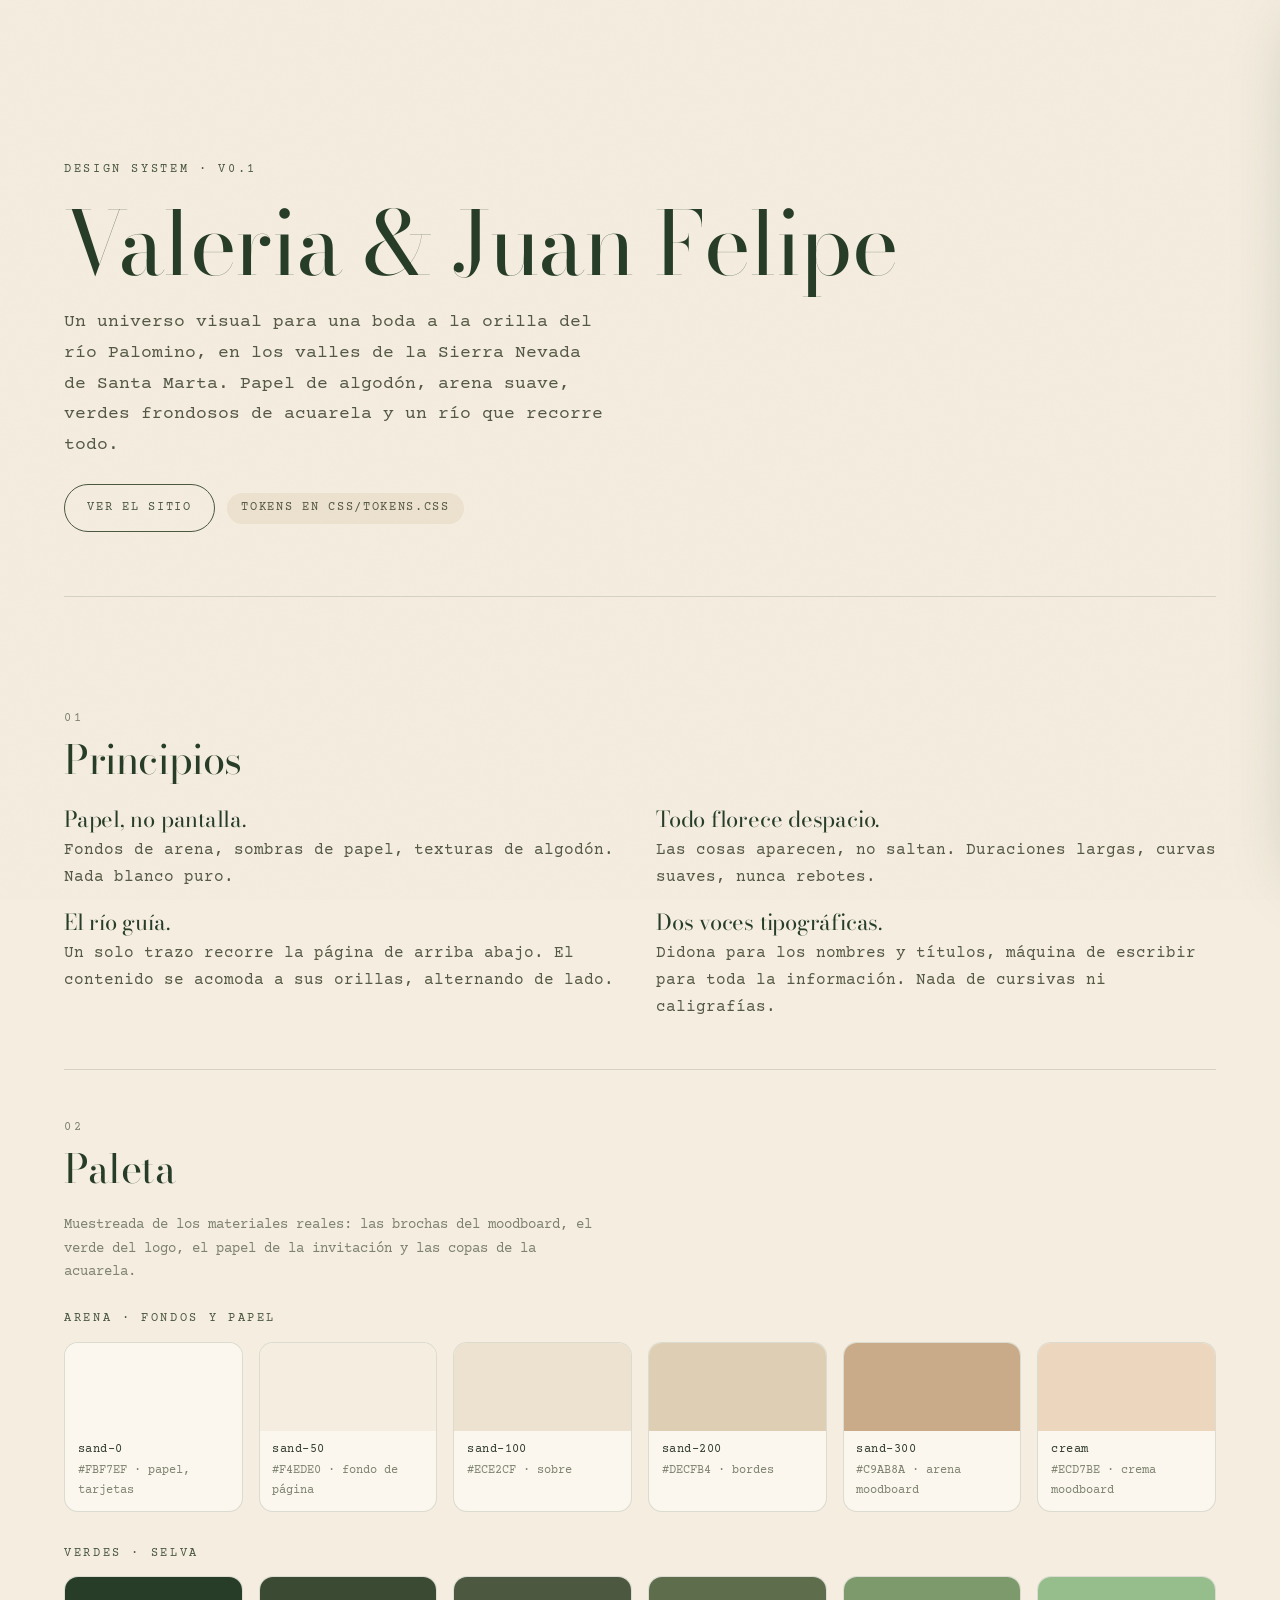
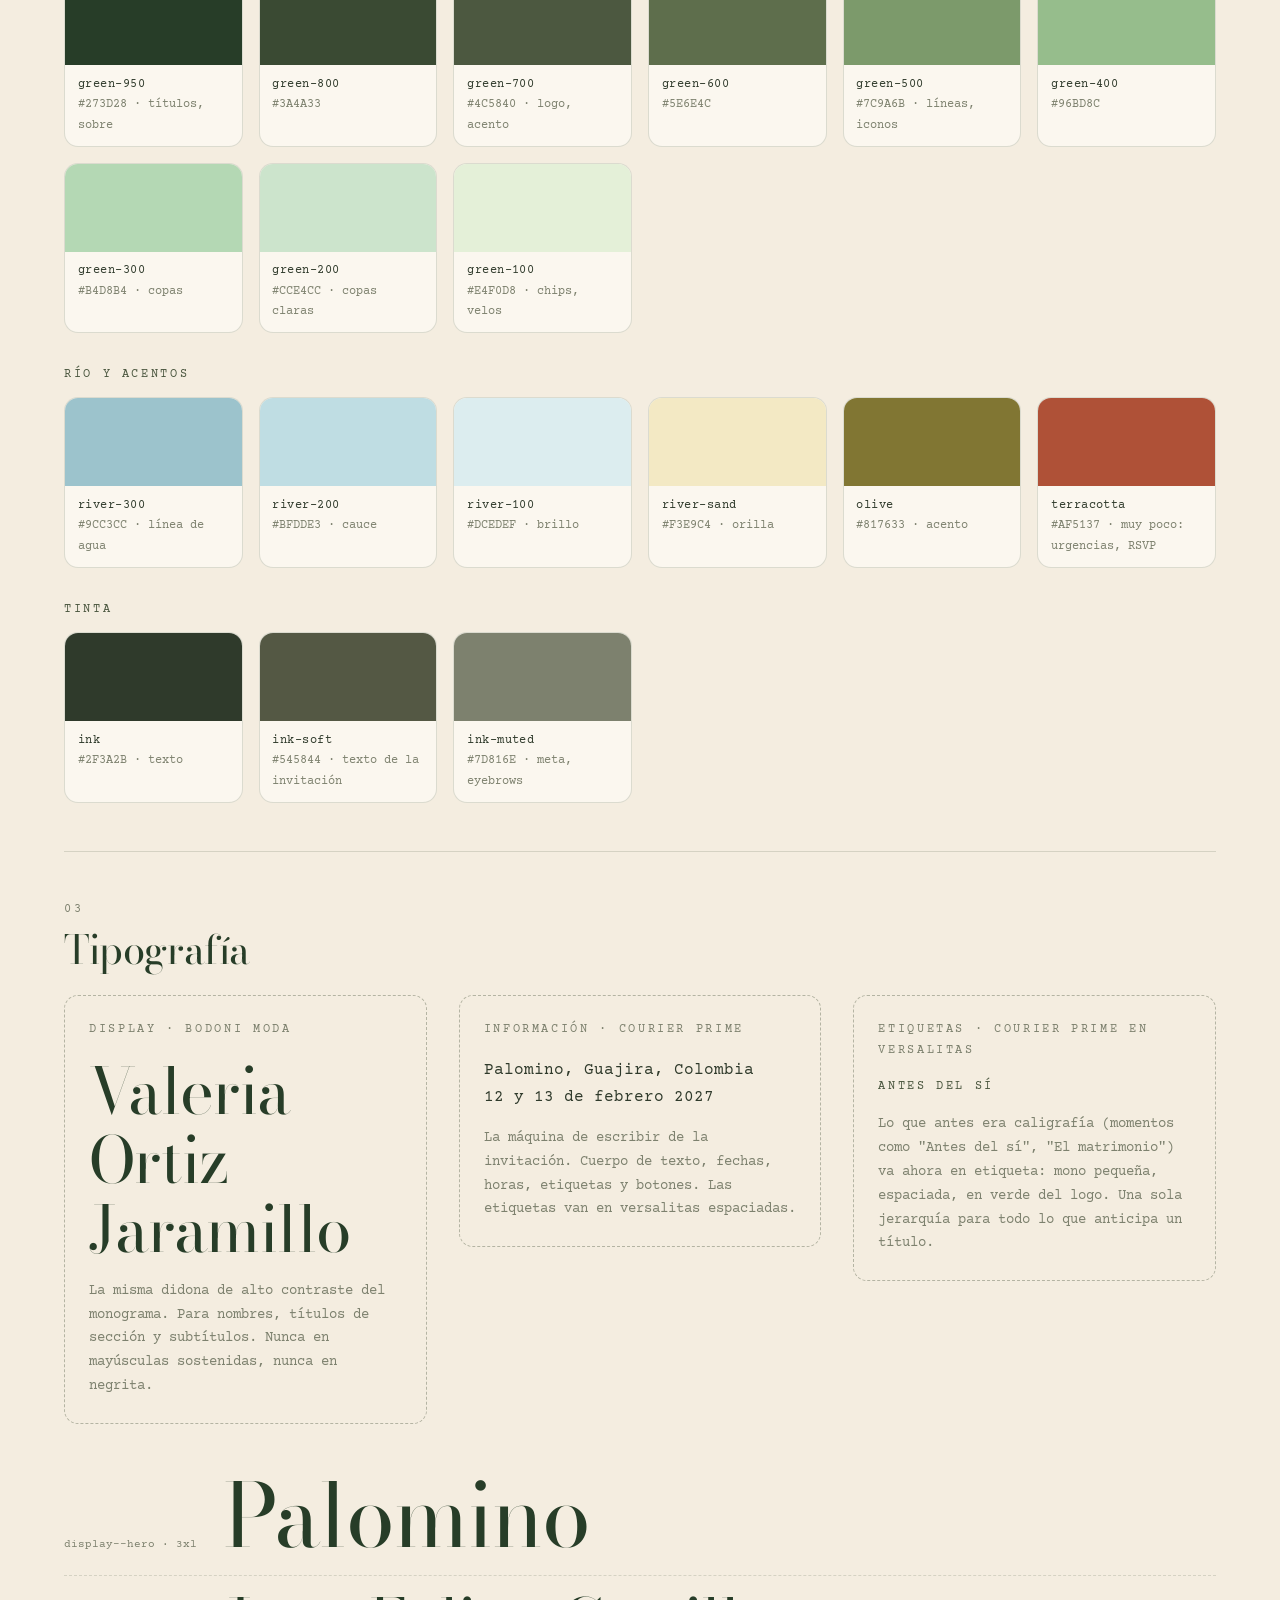
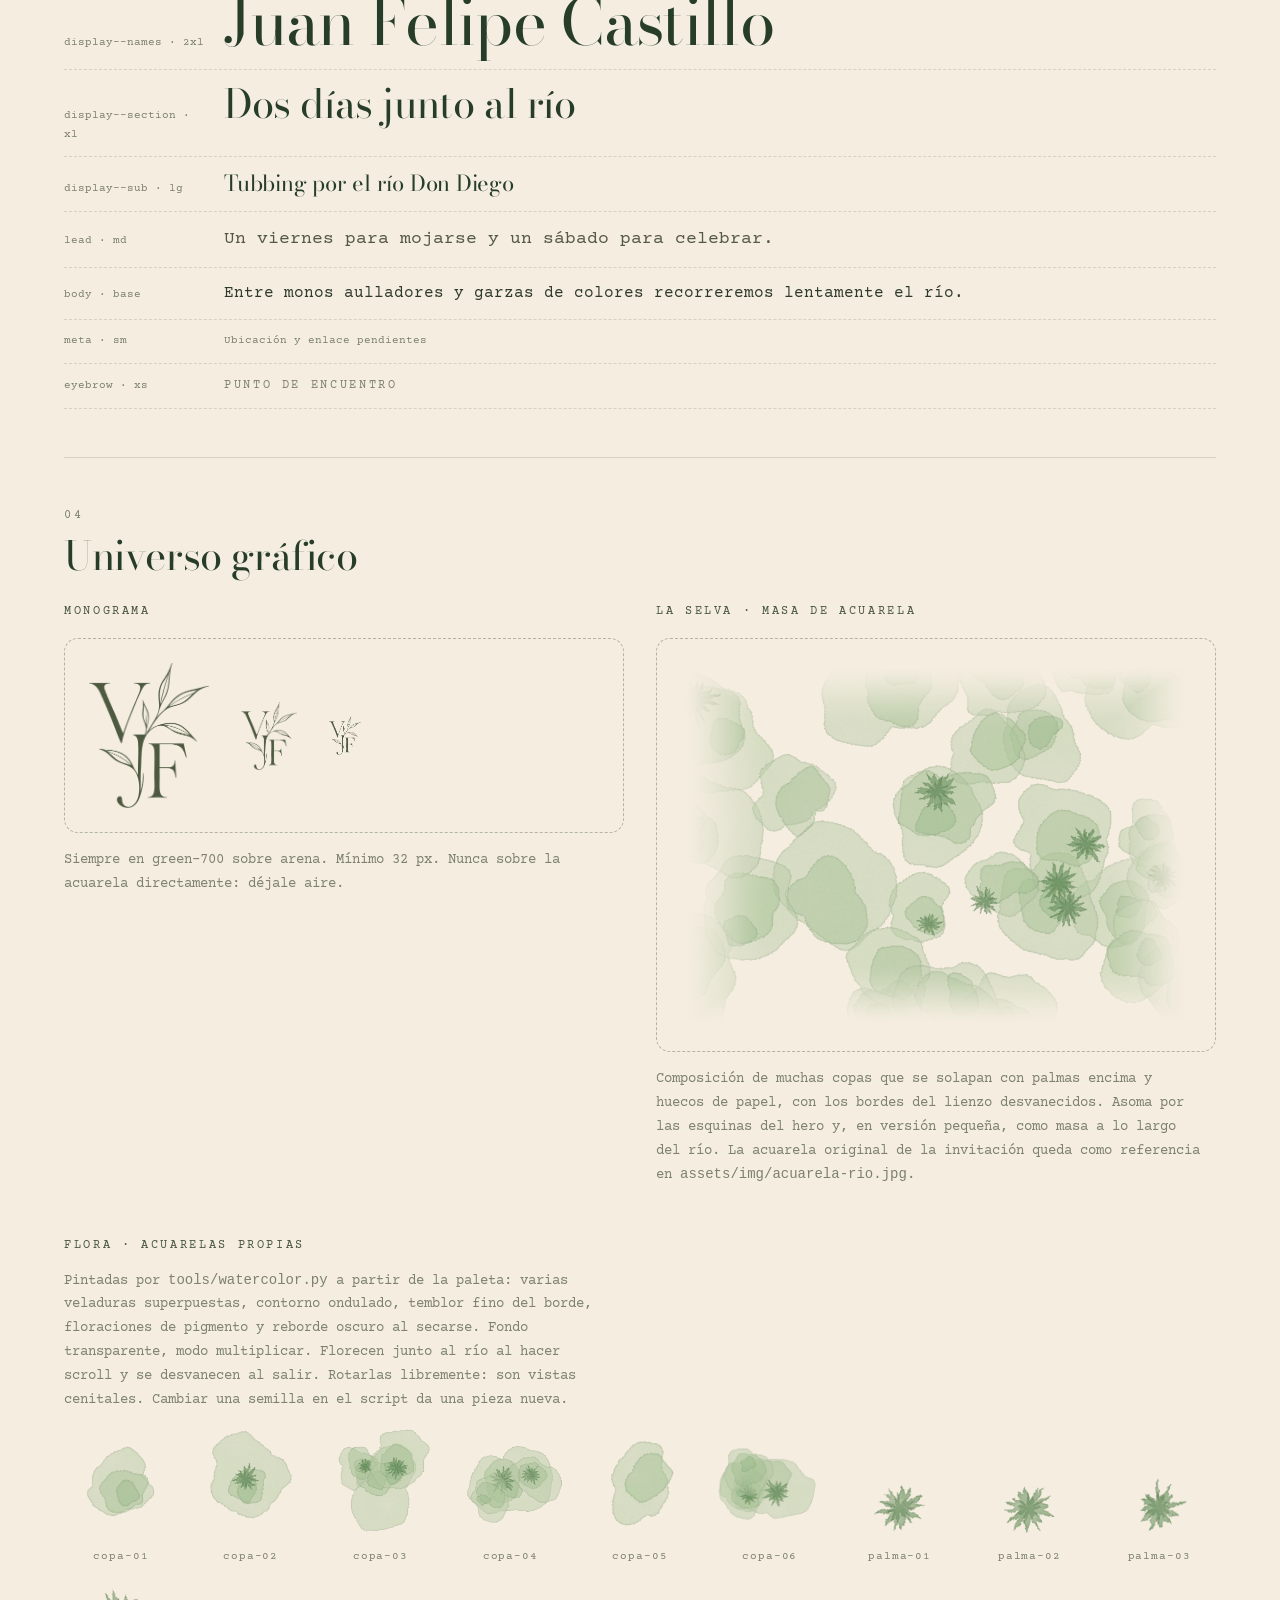
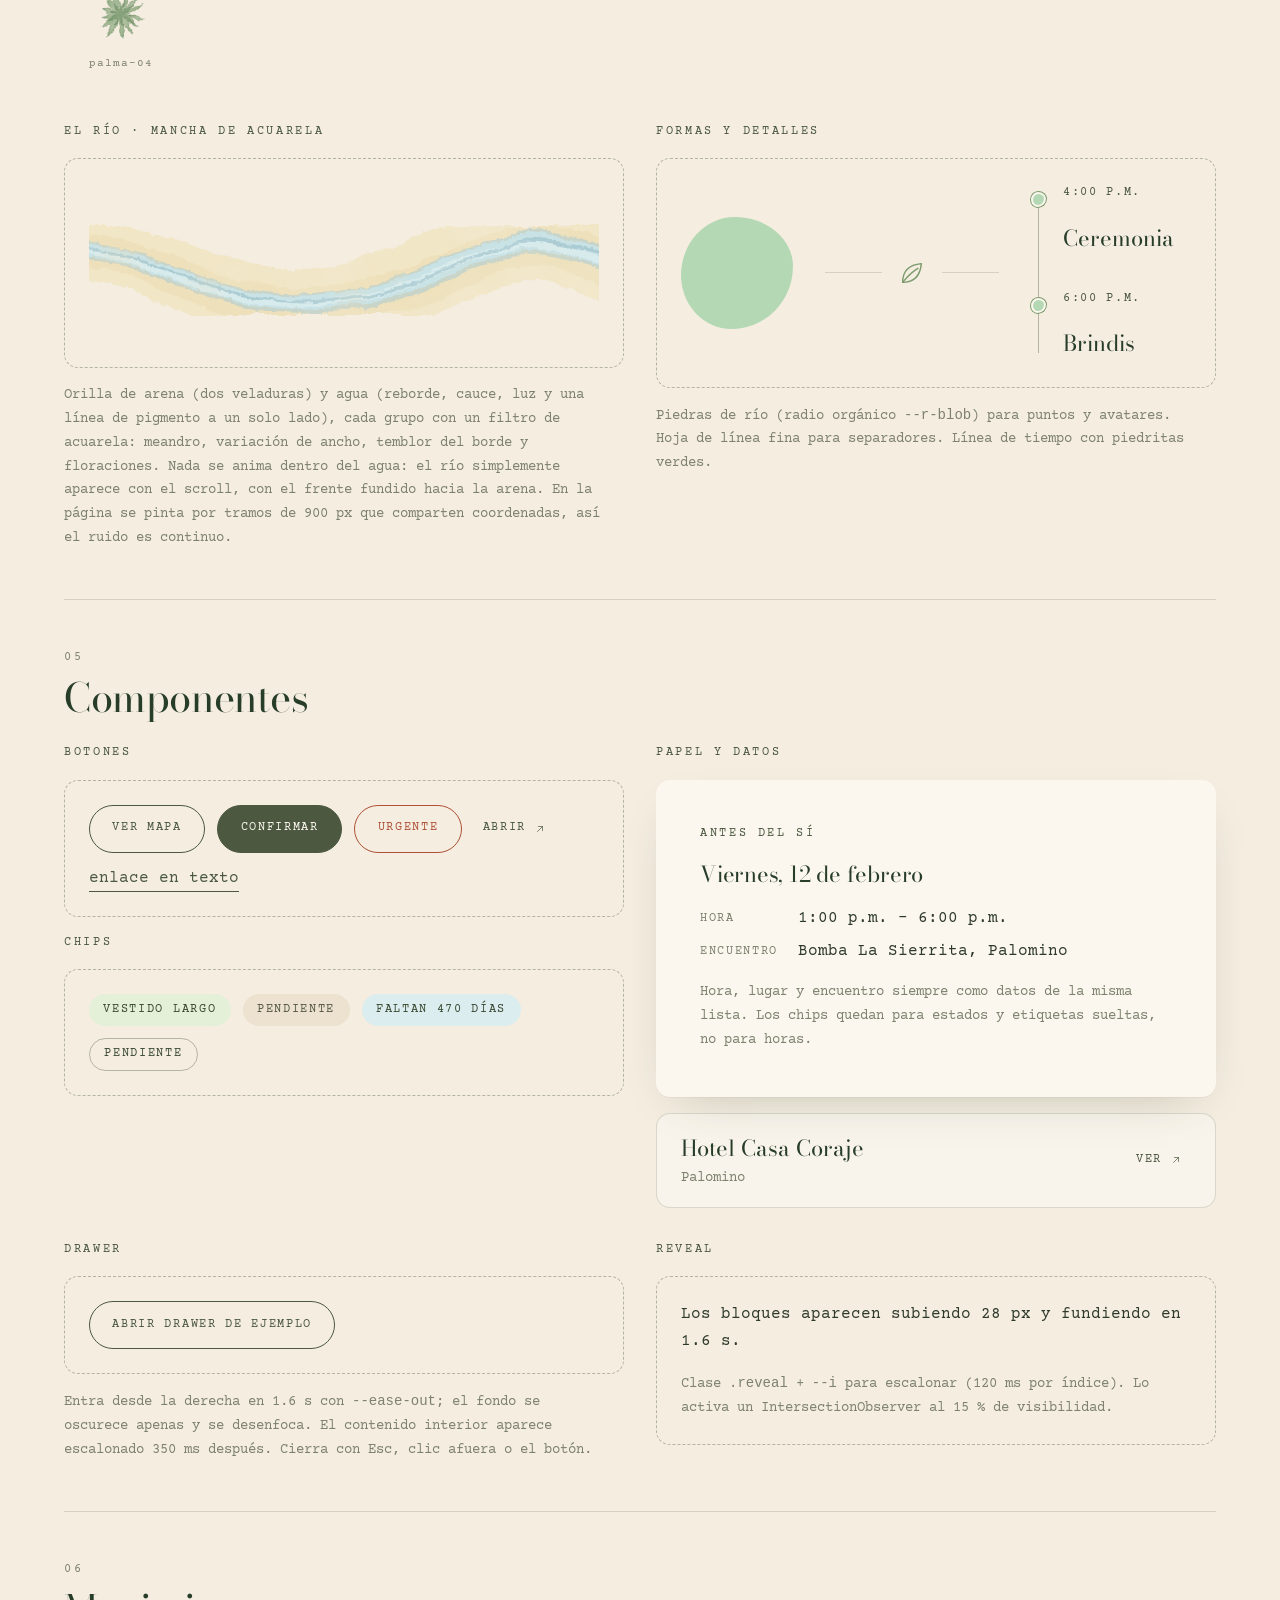
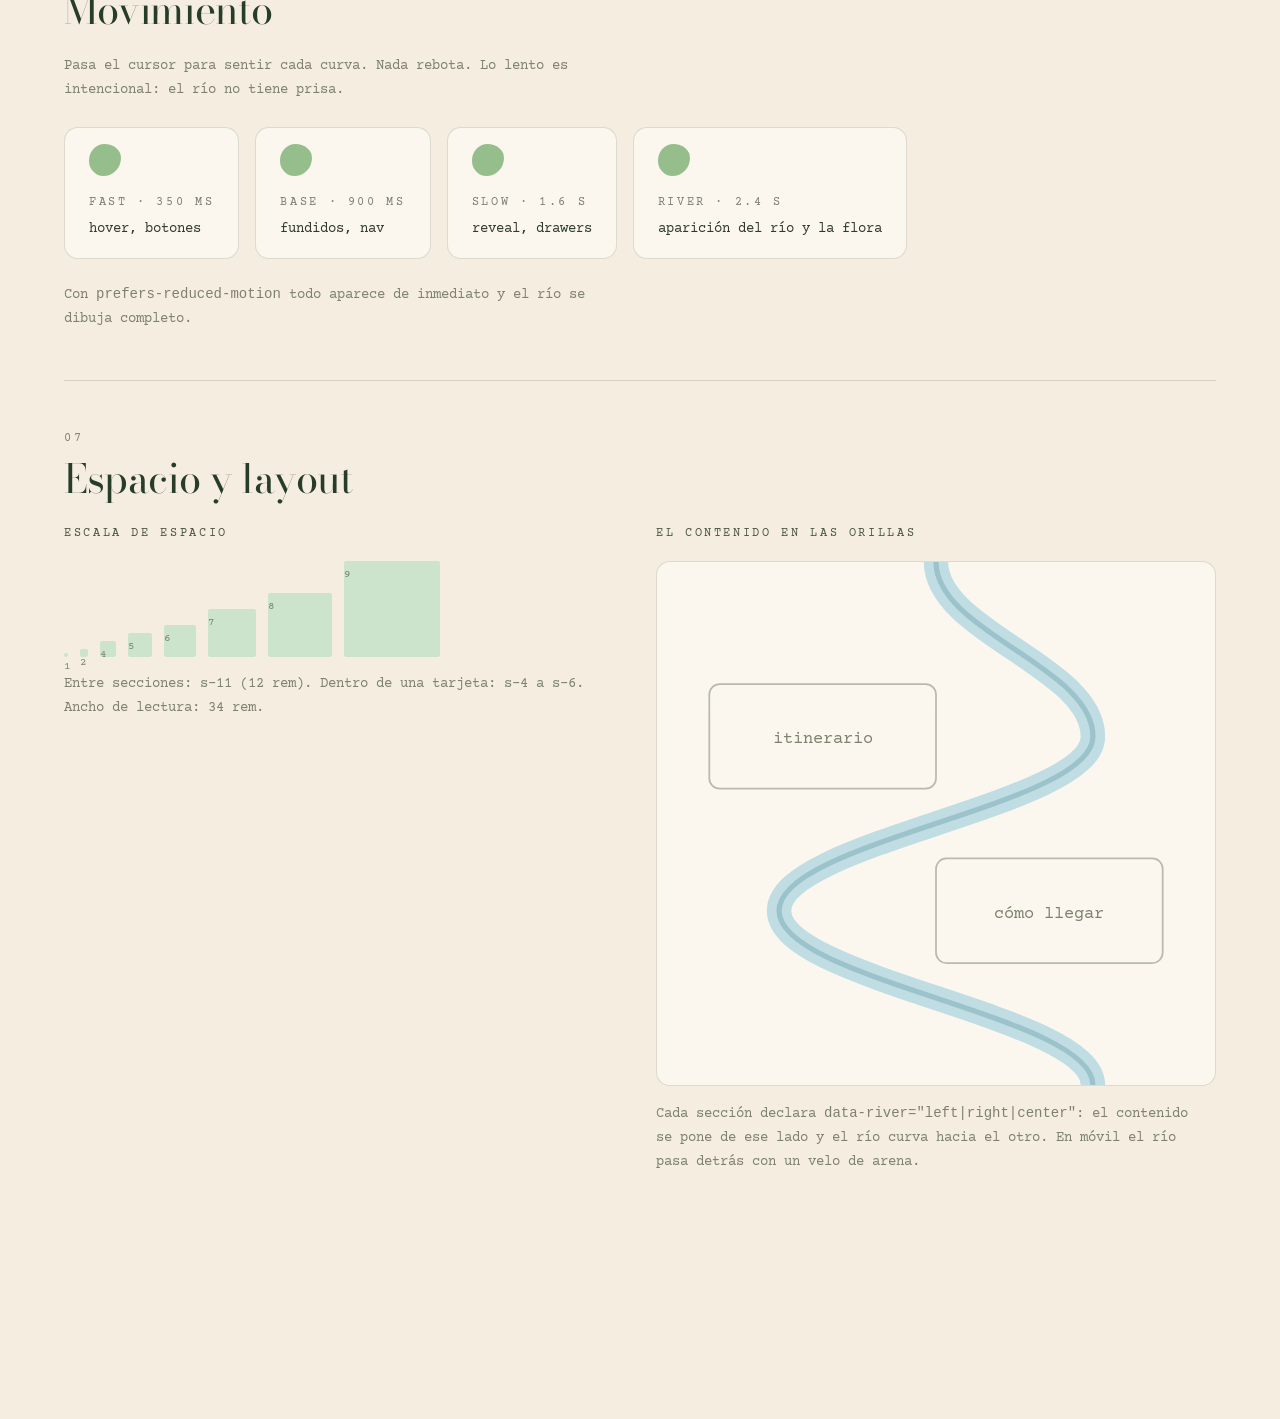
==== commit f7dbb5e8: "Sin caligrafía; la hora como dato en las fichas, no como píldora Co-Authored-By: Claude Fable 5.1 <n" ====
--- a/design-system.html
+++ b/design-system.html
@@ -7,7 +7,7 @@
   <link rel="icon" href="assets/img/logo-vjf.png" type="image/png">
   <link rel="preconnect" href="https://fonts.googleapis.com">
   <link rel="preconnect" href="https://fonts.gstatic.com" crossorigin>
-  <link href="https://fonts.googleapis.com/css2?family=Bodoni+Moda:ital,opsz,wght@0,6..96,400;0,6..96,500;1,6..96,400&family=Courier+Prime:ital,wght@0,400;0,700;1,400&family=Parisienne&display=swap" rel="stylesheet">
+  <link href="https://fonts.googleapis.com/css2?family=Bodoni+Moda:ital,opsz,wght@0,6..96,400;0,6..96,500;1,6..96,400&family=Courier+Prime:ital,wght@0,400;0,700;1,400&display=swap" rel="stylesheet">
   <link rel="stylesheet" href="css/tokens.css">
   <link rel="stylesheet" href="css/base.css">
   <link rel="stylesheet" href="css/components.css">
@@ -45,7 +45,7 @@
 
   <header class="ds-head">
     <p class="eyebrow eyebrow--accent">Design system · v0.1</p>
-    <h1 class="display display--hero">Valeria <span class="script" style="font-size:.7em">&amp;</span> Juan Felipe</h1>
+    <h1 class="display display--hero">Valeria &amp; Juan Felipe</h1>
     <p class="lead measure" style="margin-top: var(--s-4)">Un universo visual para una boda a la orilla del río Palomino, en los valles de la Sierra Nevada de Santa Marta. Papel de algodón, arena suave, verdes frondosos de acuarela y un río que recorre todo.</p>
     <p class="cluster" style="margin-top: var(--s-5)"><a class="btn" href="index.html">Ver el sitio</a><span class="chip chip--sand">Tokens en css/tokens.css</span></p>
   </header>
@@ -61,7 +61,7 @@
       </div>
       <div class="stack">
         <p><b class="display display--sub">Todo florece despacio.</b><br><span class="soft">Las cosas aparecen, no saltan. Duraciones largas, curvas suaves, nunca rebotes.</span></p>
-        <p><b class="display display--sub">Tres voces tipográficas.</b><br><span class="soft">Didona para los nombres, máquina de escribir para la información, caligrafía para los susurros.</span></p>
+        <p><b class="display display--sub">Dos voces tipográficas.</b><br><span class="soft">Didona para los nombres y títulos, máquina de escribir para toda la información. Nada de cursivas ni caligrafías.</span></p>
       </div>
     </div>
   </section>
@@ -129,9 +129,9 @@
         <p class="ds-note">La máquina de escribir de la invitación. Cuerpo de texto, fechas, horas, etiquetas y botones. Las etiquetas van en versalitas espaciadas.</p>
       </div>
       <div class="ds-sample stack">
-        <p class="eyebrow">Susurro · Parisienne</p>
-        <p class="script">Reserva nuestra fecha</p>
-        <p class="ds-note">La caligrafía del save the date. Solo para frases cortas que anteceden un título, el "&amp;" y nombres de momentos. Nunca para información.</p>
+        <p class="eyebrow">Etiquetas · Courier Prime en versalitas</p>
+        <p class="eyebrow eyebrow--accent">Antes del sí</p>
+        <p class="ds-note">Lo que antes era caligrafía (momentos como "Antes del sí", "El matrimonio") va ahora en etiqueta: mono pequeña, espaciada, en verde del logo. Una sola jerarquía para todo lo que anticipa un título.</p>
       </div>
     </div>
 
@@ -140,7 +140,6 @@
       <div class="type-row"><span class="meta">display--names · 2xl</span><span class="display display--names">Juan Felipe Castillo</span></div>
       <div class="type-row"><span class="meta">display--section · xl</span><span class="display display--section">Dos días junto al río</span></div>
       <div class="type-row"><span class="meta">display--sub · lg</span><span class="display display--sub">Tubbing por el río Don Diego</span></div>
-      <div class="type-row"><span class="meta">script</span><span class="script">Antes del sí</span></div>
       <div class="type-row"><span class="meta">lead · md</span><span class="lead">Un viernes para mojarse y un sábado para celebrar.</span></div>
       <div class="type-row"><span class="meta">body · base</span><span>Entre monos aulladores y garzas de colores recorreremos lentamente el río.</span></div>
       <div class="type-row"><span class="meta">meta · sm</span><span class="meta">Ubicación y enlace pendientes</span></div>
@@ -252,7 +251,7 @@
         <p class="eyebrow eyebrow--accent">Chips</p>
         <div class="ds-sample cluster">
           <span class="chip">Vestido largo</span>
-          <span class="chip chip--sand">1:00 p.m. – 6:00 p.m.</span>
+          <span class="chip chip--sand">Pendiente</span>
           <span class="chip chip--river">Faltan 470 días</span>
           <span class="chip chip--outline">Pendiente</span>
         </div>
@@ -260,12 +259,13 @@
       <div class="stack">
         <p class="eyebrow eyebrow--accent">Papel y datos</p>
         <article class="paper stack">
-          <p class="script script--sm">Antes del sí</p>
+          <p class="eyebrow eyebrow--accent">Antes del sí</p>
           <h3 class="display display--sub">Viernes, 12 de febrero</h3>
           <dl class="facts">
-            <dt>Punto de encuentro</dt><dd>Bomba La Sierrita, Palomino</dd>
-            <dt>Hora</dt><dd>1:00 p.m.</dd>
+            <dt>Hora</dt><dd>1:00 p.m. – 6:00 p.m.</dd>
+            <dt>Encuentro</dt><dd>Bomba La Sierrita, Palomino</dd>
           </dl>
+          <p class="ds-note">Hora, lugar y encuentro siempre como datos de la misma lista. Los chips quedan para estados y etiquetas sueltas, no para horas.</p>
         </article>
         <ul class="list-cards">
           <li class="list-card"><div><span class="list-card__title">Hotel Casa Coraje</span><p class="meta">Palomino</p></div><a class="btn btn--ghost" href="#">Ver <svg><use href="#i-ext"/></svg></a></li>
--- a/css/tokens.css
+++ b/css/tokens.css
@@ -54,7 +54,6 @@
   /* --- Tipografía ------------------------------------------- */
   --font-display: "Bodoni Moda", "Didot", "Bodoni 72", Georgia, serif;
   --font-mono:    "Courier Prime", "Courier New", Courier, monospace;
-  --font-script:  "Parisienne", "Snell Roundhand", cursive;
 
   --fs-2xs:  0.6875rem;                 /* 11px  etiquetas muy pequeñas */
   --fs-xs:   0.75rem;                   /* 12px  eyebrow */
@@ -65,7 +64,6 @@
   --fs-xl:   clamp(1.75rem, 1.2rem + 2.2vw, 2.5rem);   /* títulos de sección */
   --fs-2xl:  clamp(2.25rem, 1.4rem + 4vw, 4rem);       /* nombres */
   --fs-3xl:  clamp(2.75rem, 1.5rem + 6vw, 5.5rem);     /* hero */
-  --fs-script: clamp(2rem, 1.2rem + 3vw, 3.25rem);
 
   --lh-tight: 1.08;
   --lh-snug:  1.3;
--- a/css/base.css
+++ b/css/base.css
@@ -39,10 +39,7 @@
 .display--names { font-size: var(--fs-2xl); }
 .display--section { font-size: var(--fs-xl); }
 .display--sub { font-size: var(--fs-lg); line-height: var(--lh-snug); }
-.display i, .display em { font-style: italic; font-weight: 400; }
 
-.script { font-family: var(--font-script); font-weight: 400; line-height: 1; color: var(--green-700); font-size: var(--fs-script); }
-.script--sm { font-size: 1.5rem; }
 
 .mono { font-family: var(--font-mono); }
 .eyebrow {
--- a/css/components.css
+++ b/css/components.css
@@ -104,7 +104,7 @@
 /* --- Dress code ----------------------------------------------- */
 .dress { display: grid; gap: var(--s-5); grid-template-columns: repeat(auto-fit, minmax(14rem, 1fr)); }
 .dress__card { padding: var(--s-5); border-radius: var(--r-lg); background: var(--surface); box-shadow: var(--shadow-paper); }
-.dress__card .script { font-size: 2.25rem; margin-bottom: var(--s-2); }
+.dress__card h3 { margin-bottom: var(--s-3); }
 
 /* --- Drawer ---------------------------------------------------- */
 .drawer-backdrop {
@@ -177,3 +177,11 @@
 .swatch__meta { padding: .6rem .8rem; font-size: var(--fs-xs); }
 .swatch__meta b { display: block; font-weight: 400; color: var(--text); letter-spacing: .04em; }
 .swatch__meta span { color: var(--text-muted); }
+
+/* --- Lista de chequeo (qué llevar) --------------------------- */
+.checklist { display: grid; gap: .5rem; margin-top: var(--s-3); }
+.checklist li { display: grid; grid-template-columns: 1.1rem 1fr; gap: .75rem; align-items: start; }
+.checklist li::before {
+  content: ""; width: .9rem; height: .9rem; margin-top: .4rem;
+  border-radius: var(--r-blob); background: var(--green-300); box-shadow: 0 0 0 1px var(--green-500);
+}
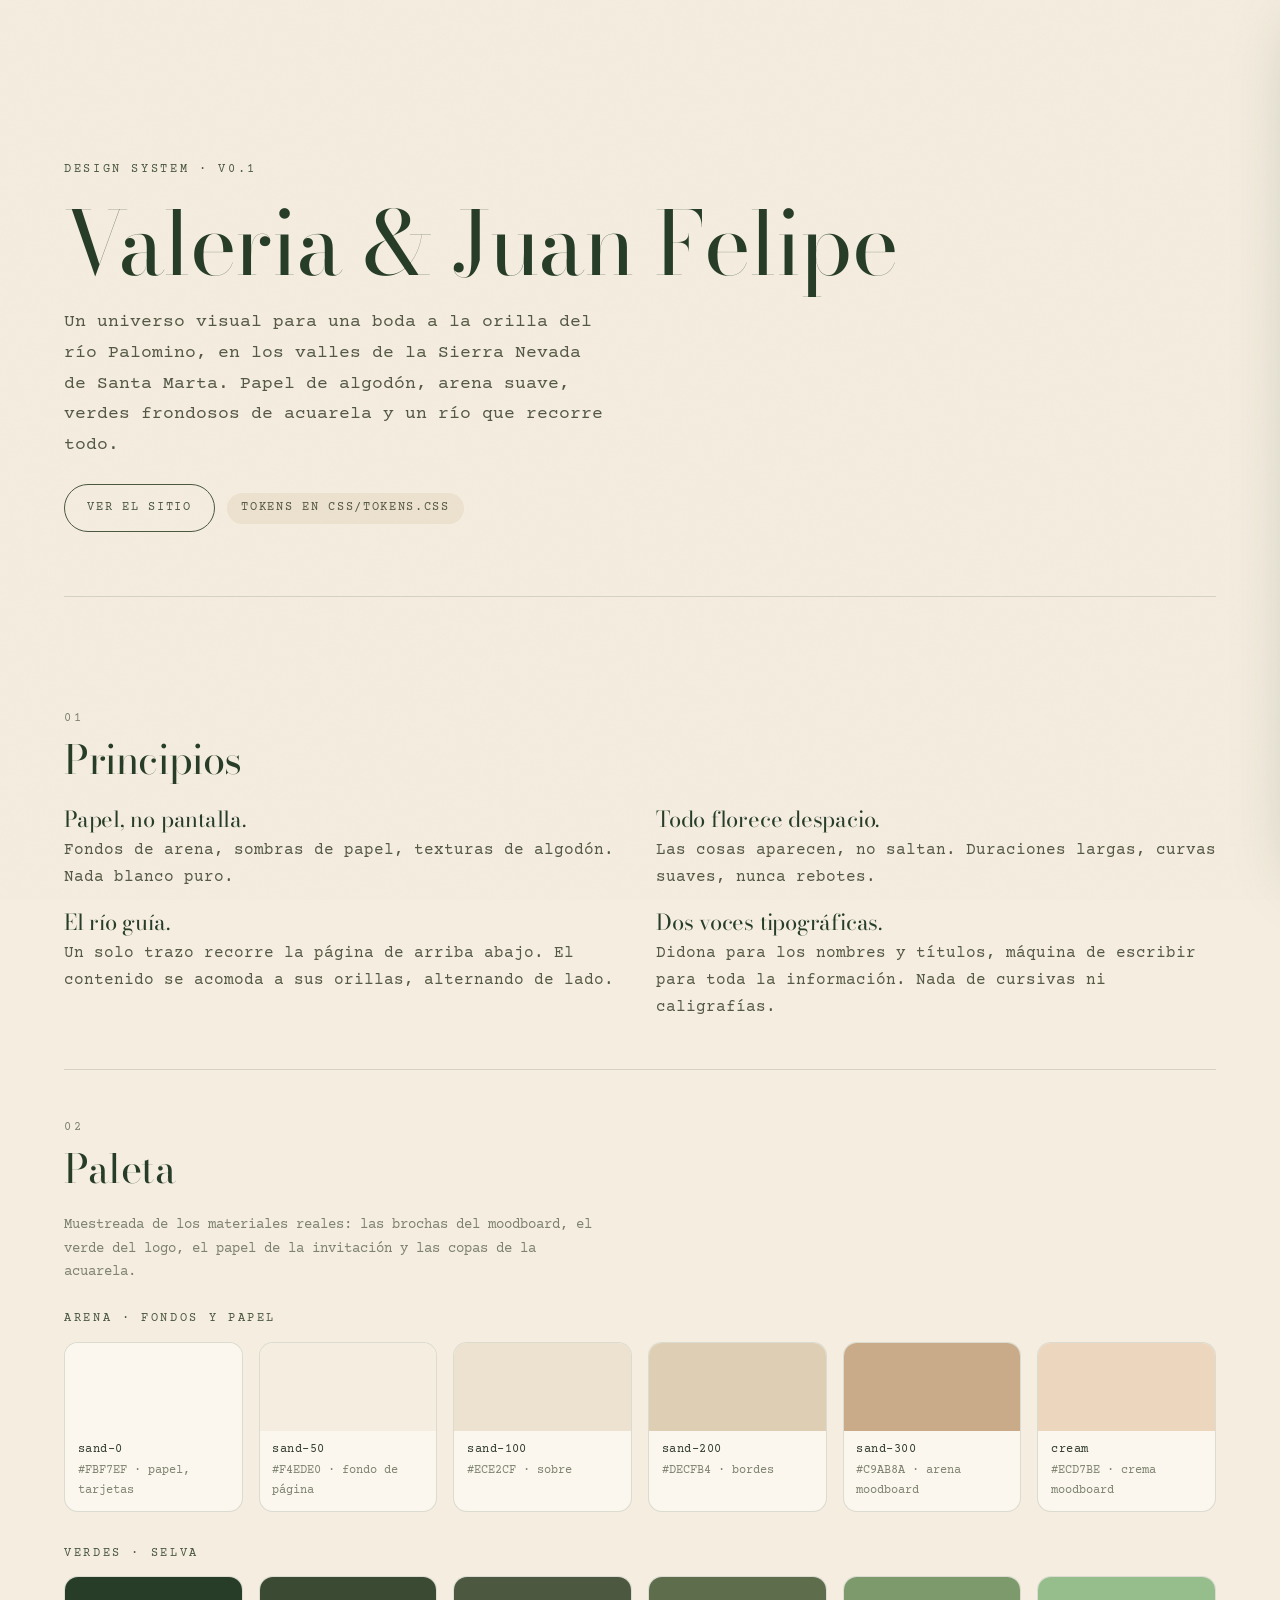
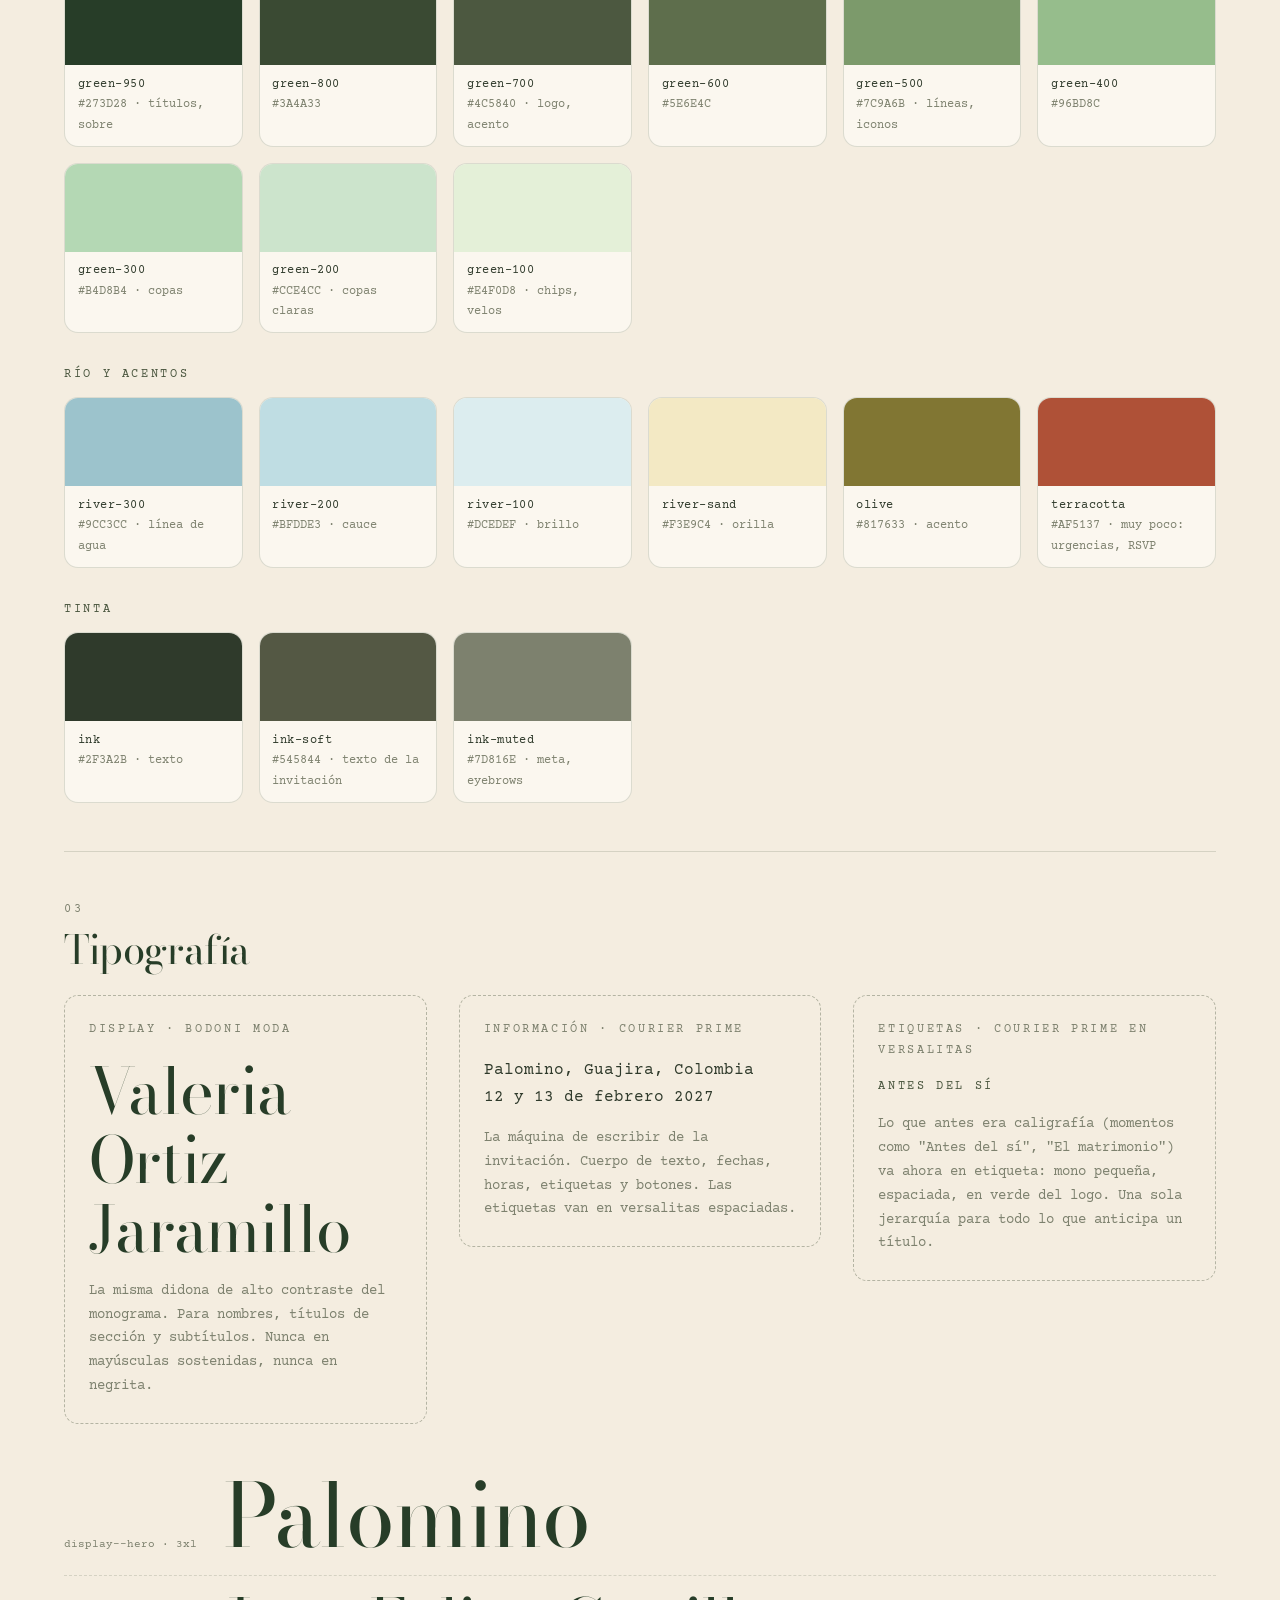
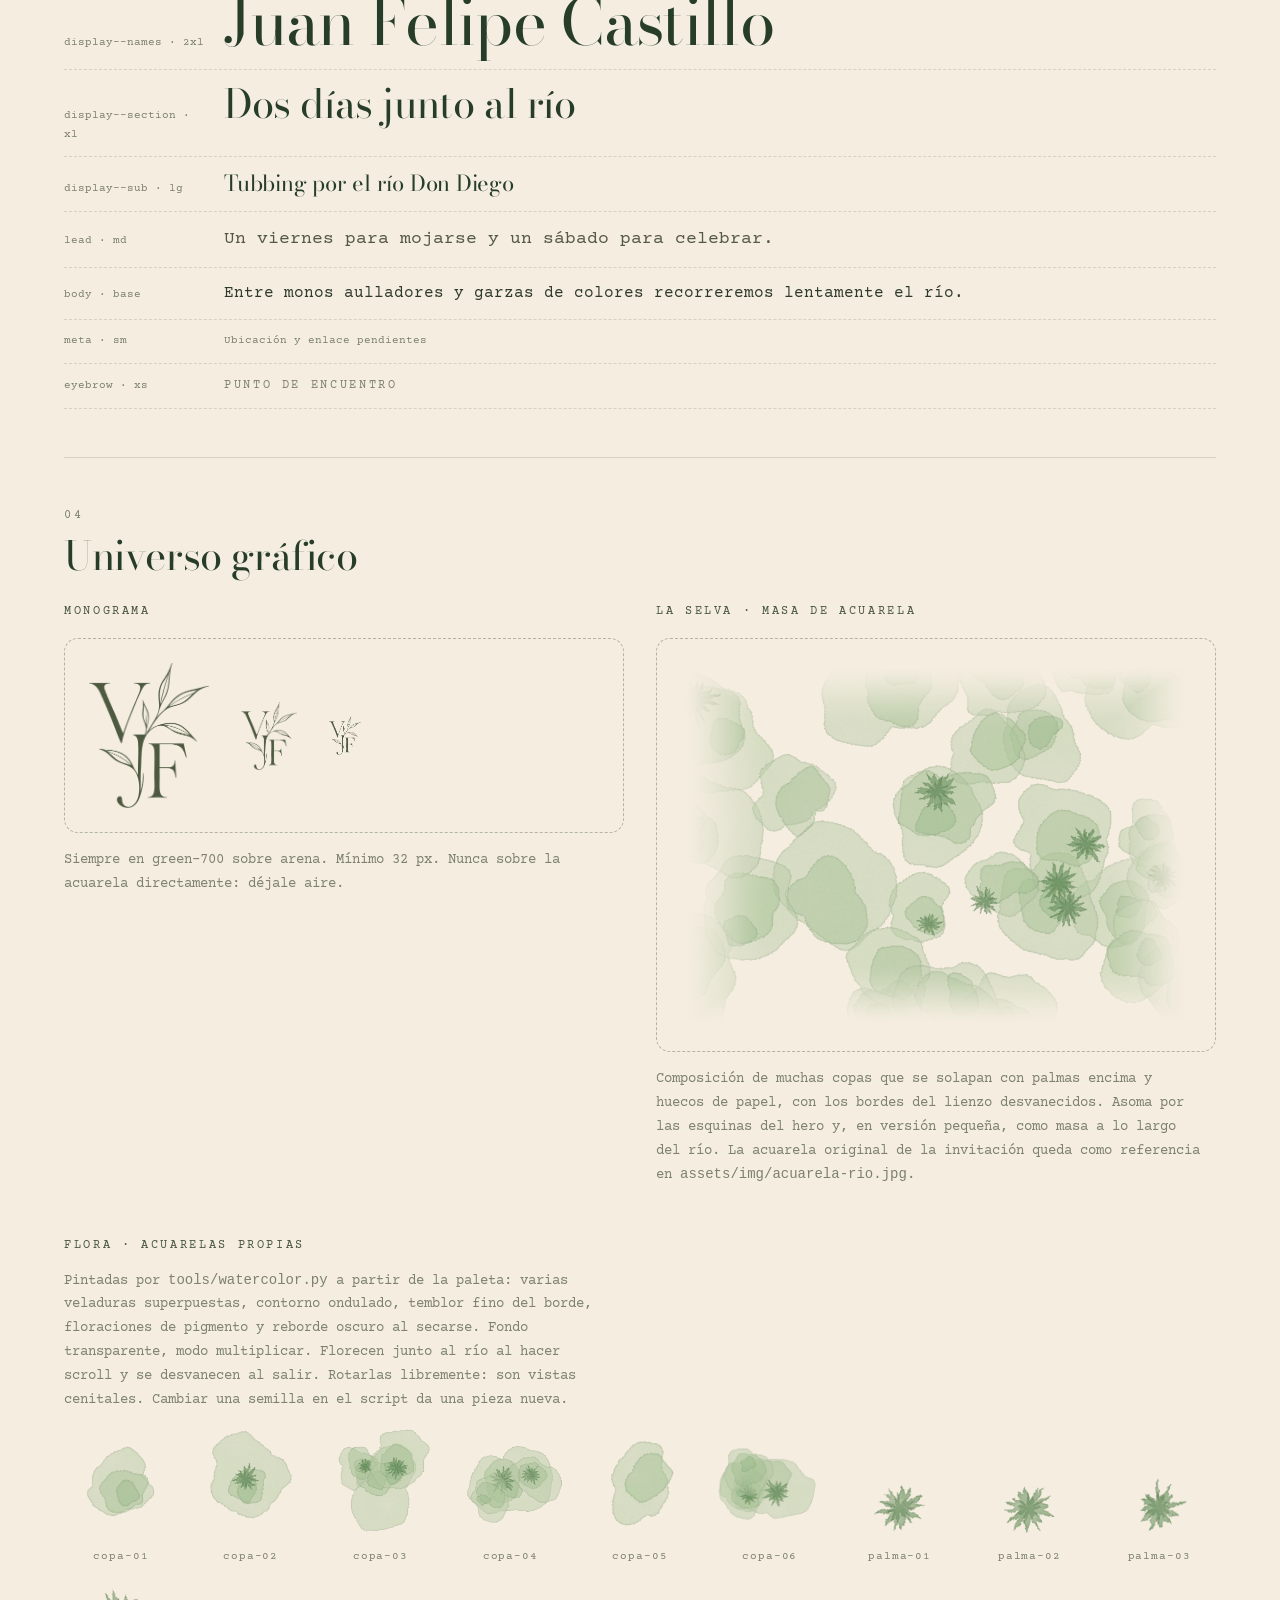
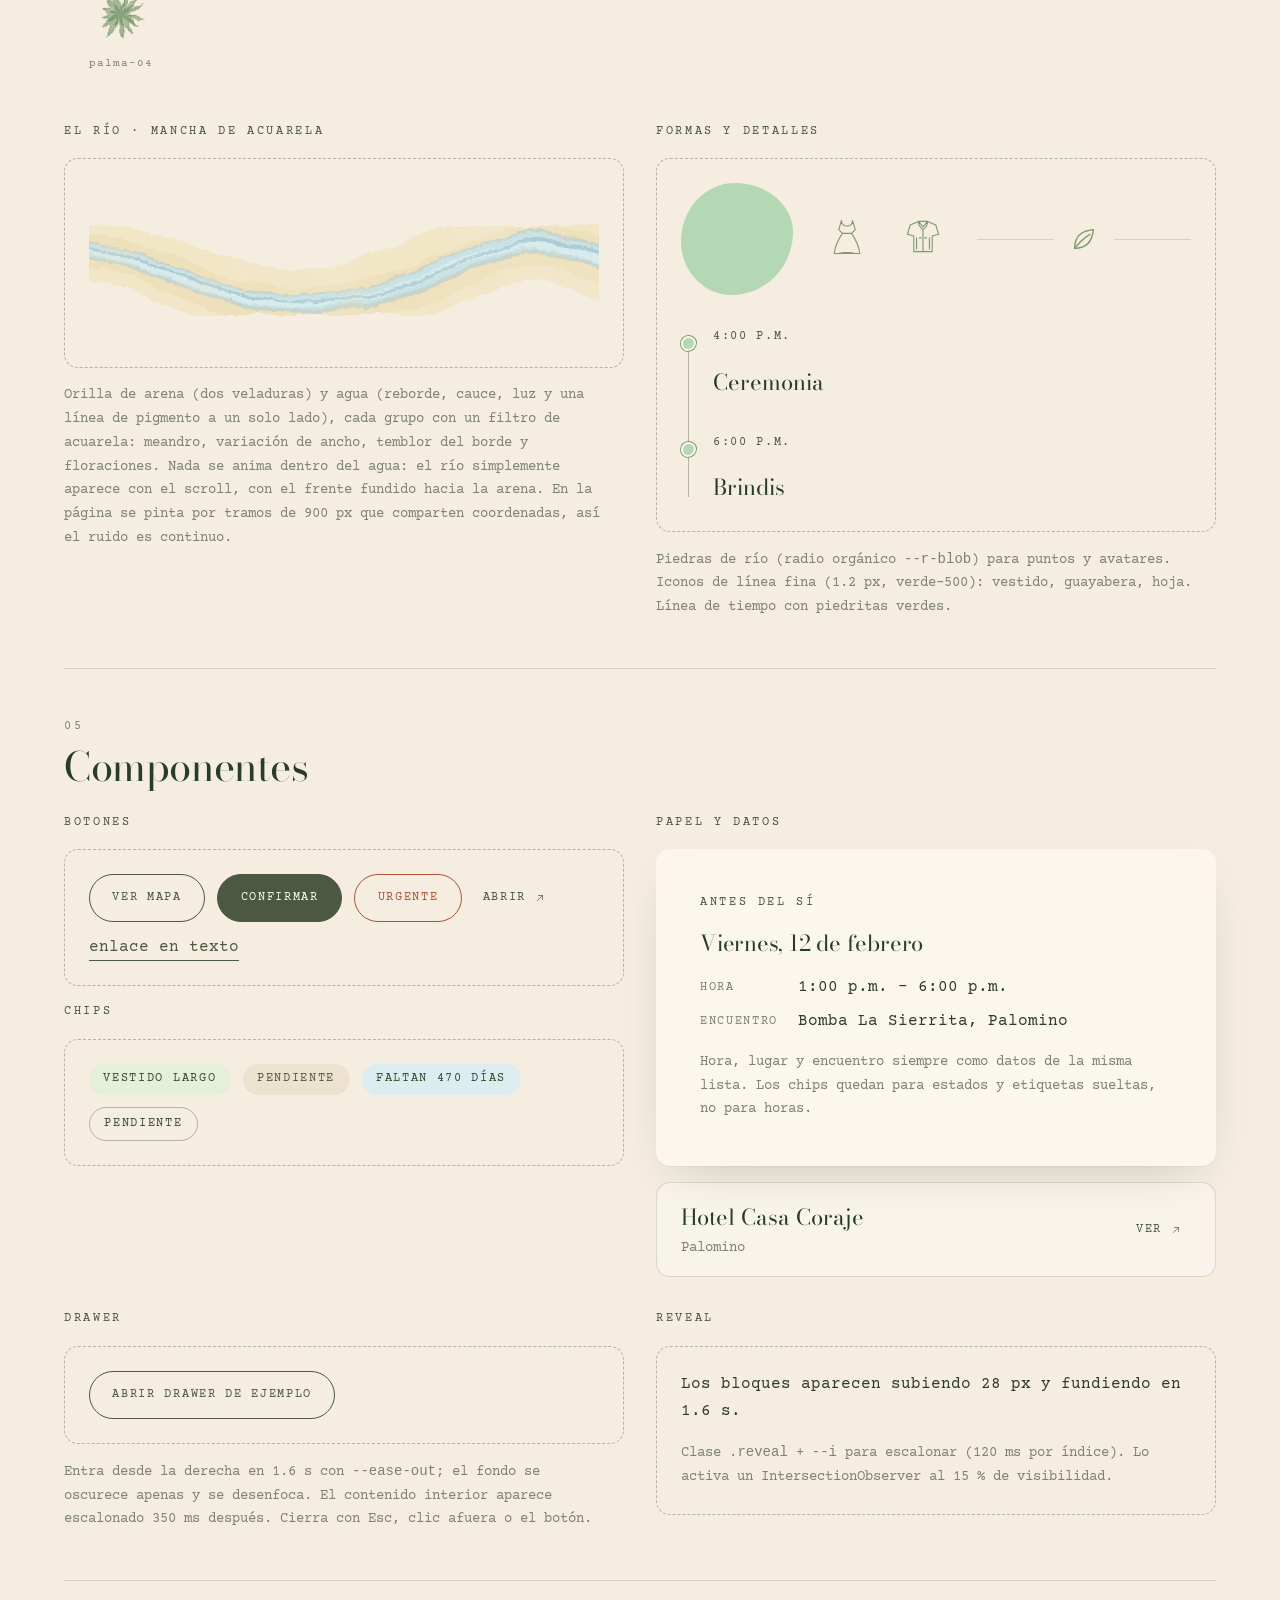
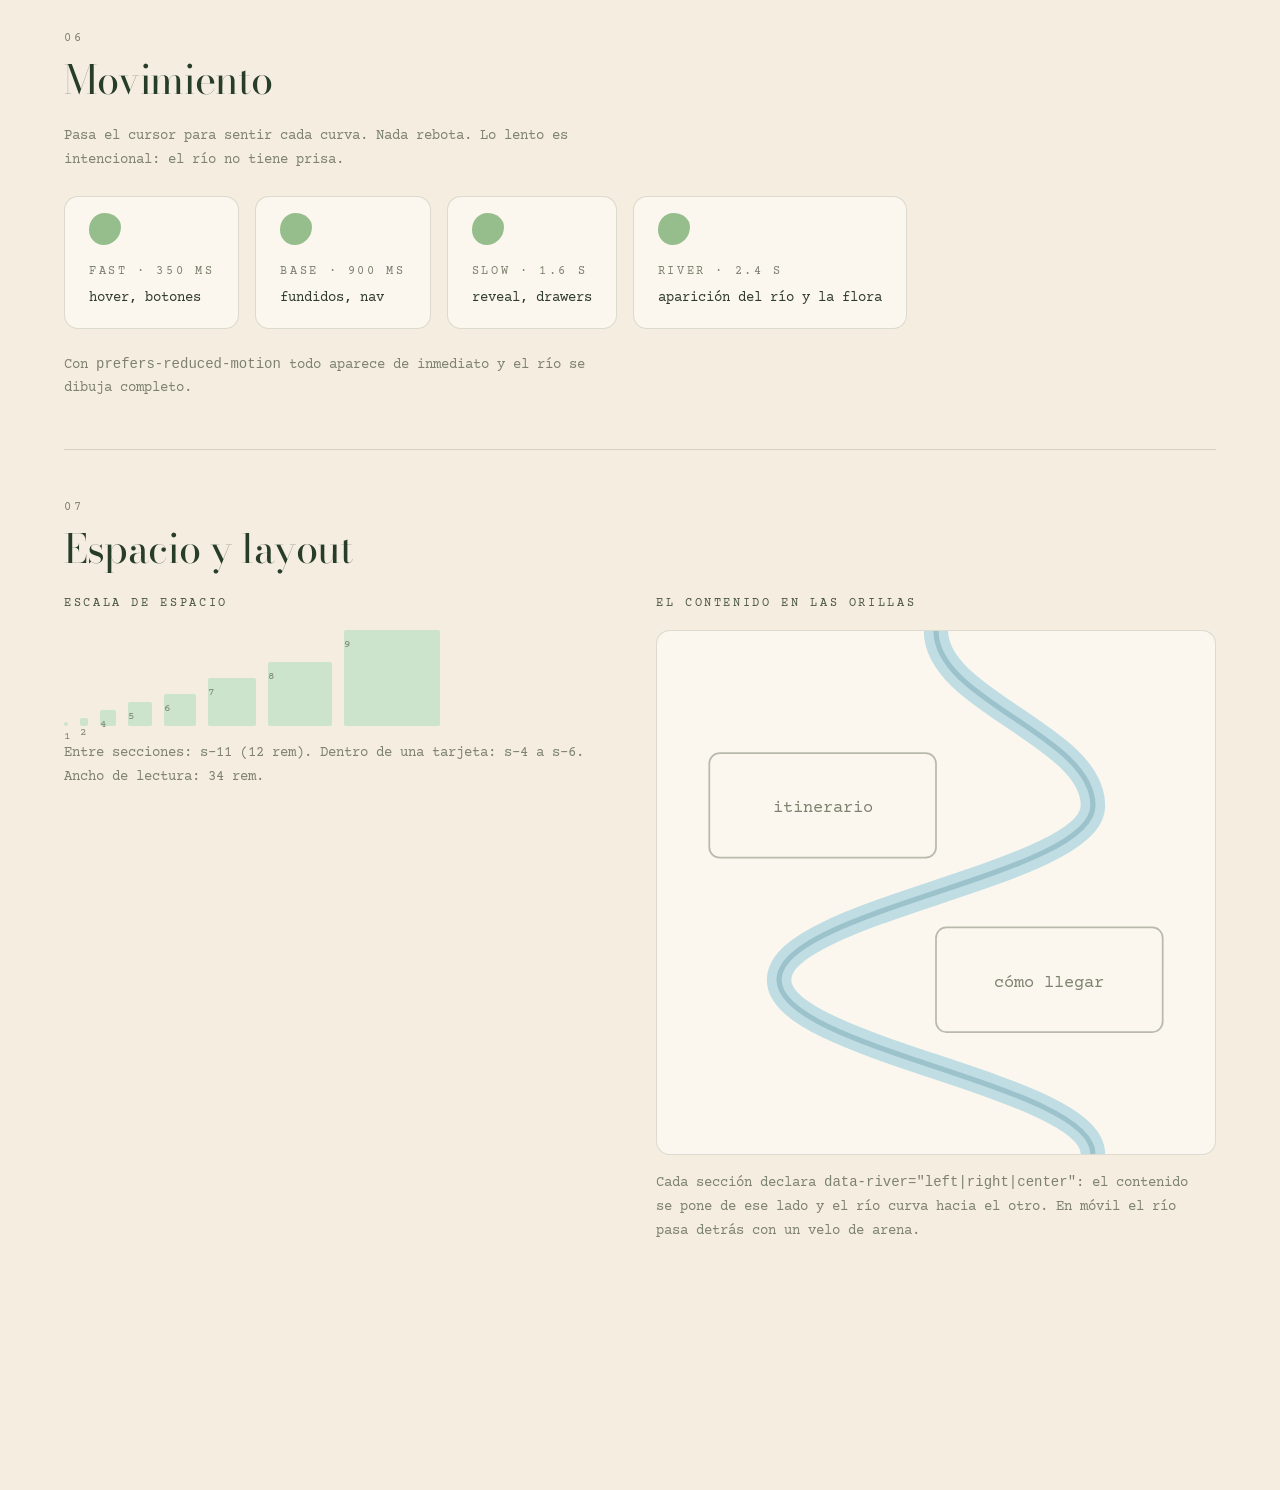
==== commit 09efd683: "Iconos de vestido y guayabera en las tarjetas de cómo vestirse Co-Authored-By: Claude Fable 5.1 <nor" ====
--- a/design-system.html
+++ b/design-system.html
@@ -225,10 +225,12 @@
         <p class="eyebrow eyebrow--accent">Formas y detalles</p>
         <div class="ds-sample" style="display:flex; gap: var(--s-6); align-items:center; flex-wrap:wrap">
           <div class="blob"></div>
+          <svg class="dress__icon"><use href="#i-vestido"/></svg>
+          <svg class="dress__icon"><use href="#i-guayabera"/></svg>
           <div class="leaf-rule" style="flex:1; min-width: 10rem"><svg><use href="#i-leaf"/></svg></div>
           <ul class="timeline" style="min-width: 10rem"><li class="timeline__item"><p class="timeline__time">4:00 p.m.</p><p class="timeline__title">Ceremonia</p></li><li class="timeline__item"><p class="timeline__time">6:00 p.m.</p><p class="timeline__title">Brindis</p></li></ul>
         </div>
-        <p class="ds-note">Piedras de río (radio orgánico <code>--r-blob</code>) para puntos y avatares. Hoja de línea fina para separadores. Línea de tiempo con piedritas verdes.</p>
+        <p class="ds-note">Piedras de río (radio orgánico <code>--r-blob</code>) para puntos y avatares. Iconos de línea fina (1.2 px, verde-500): vestido, guayabera, hoja. Línea de tiempo con piedritas verdes.</p>
       </div>
     </div>
   </section>
@@ -345,6 +347,8 @@
   <symbol id="i-leaf" viewBox="0 0 24 24"><path d="M4 20c0-9 5-15 16-16-1 11-7 16-16 16Z" fill="none" stroke="currentColor" stroke-width="1.2" stroke-linejoin="round"/><path d="M4 20c4-5 8-9 13-12" fill="none" stroke="currentColor" stroke-width="1.2" stroke-linecap="round"/></symbol>
   <symbol id="i-close" viewBox="0 0 24 24"><path d="M5 5l14 14M19 5L5 19" fill="none" stroke="currentColor" stroke-width="1.4" stroke-linecap="round"/></symbol>
   <symbol id="i-ext" viewBox="0 0 24 24"><path d="M7 17 17 7M9 7h8v8" fill="none" stroke="currentColor" stroke-width="1.4" stroke-linecap="round" stroke-linejoin="round"/></symbol>
+  <symbol id="i-vestido" viewBox="0 0 48 48"><path d="M18 6c0 4 2 6 6 6s6-2 6-6M18 6l-3 10 4 4M30 6l3 10-4 4M19 20c-4 6-8 14-9 22h28c-1-8-5-16-9-22M19 20h10M15 42c3-1 6-1 9-1s6 0 9 1" fill="none" stroke="currentColor" stroke-width="1.2" stroke-linecap="round" stroke-linejoin="round"/></symbol>
+  <symbol id="i-guayabera" viewBox="0 0 48 48"><path d="M19 7h10l-5 6zM19 7l-9 4-3 10 7 2v17h20V23l7-2-3-10-9-4M19 7c0 5 5 9 5 9s5-4 5-9M24 16v24M17 25v12M31 25v12M20 25h2M26 25h2" fill="none" stroke="currentColor" stroke-width="1.2" stroke-linecap="round" stroke-linejoin="round"/></symbol>
 </svg>
 
 <div class="drawer-backdrop" data-drawer-close></div>
--- a/css/components.css
+++ b/css/components.css
@@ -103,8 +103,8 @@
 
 /* --- Dress code ----------------------------------------------- */
 .dress { display: grid; gap: var(--s-5); grid-template-columns: repeat(auto-fit, minmax(14rem, 1fr)); }
-.dress__card { padding: var(--s-5); border-radius: var(--r-lg); background: var(--surface); box-shadow: var(--shadow-paper); }
-.dress__card h3 { margin-bottom: var(--s-3); }
+.dress__icon { width: 44px; height: 44px; color: var(--green-500); margin-bottom: var(--s-1); }
+.dress__card { padding: var(--s-6) var(--s-5); border-radius: var(--r-lg); background: var(--surface); box-shadow: var(--shadow-paper); display: flex; flex-direction: column; align-items: flex-start; gap: var(--s-4); }
 
 /* --- Drawer ---------------------------------------------------- */
 .drawer-backdrop {
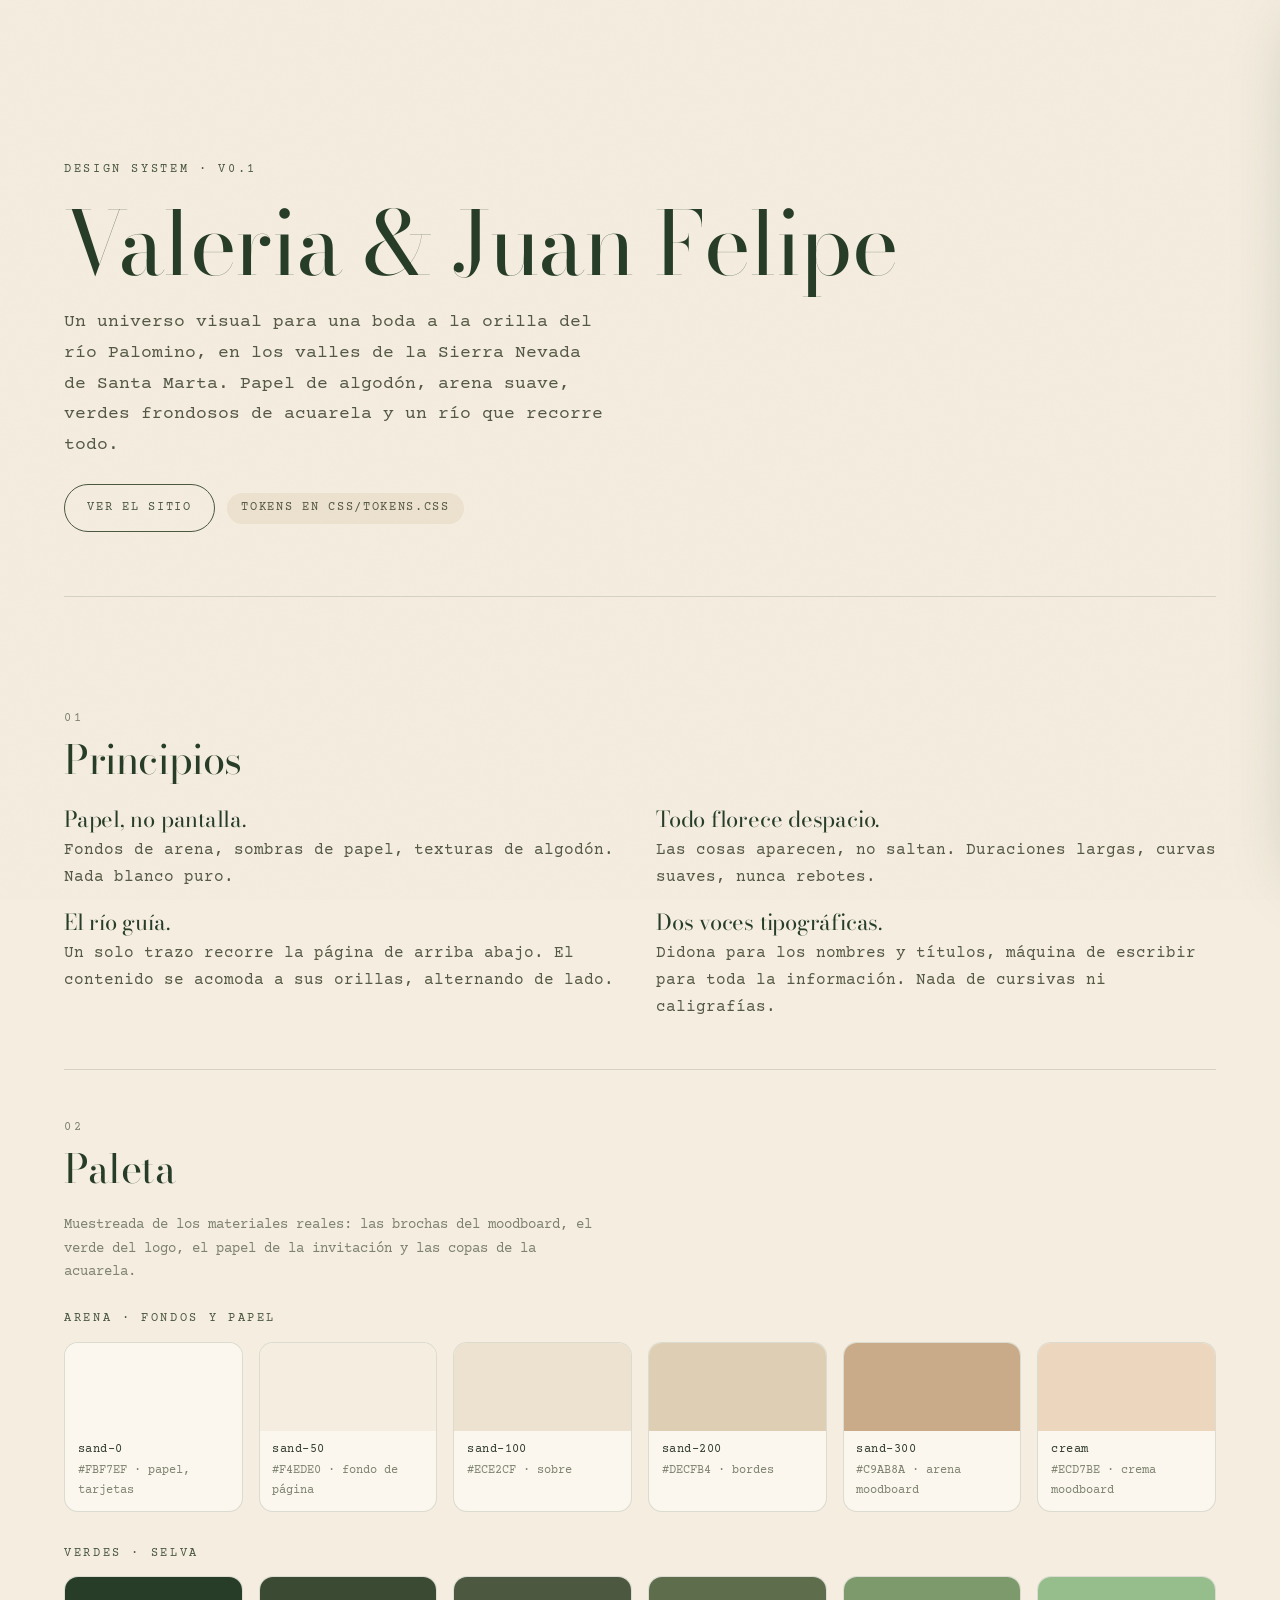
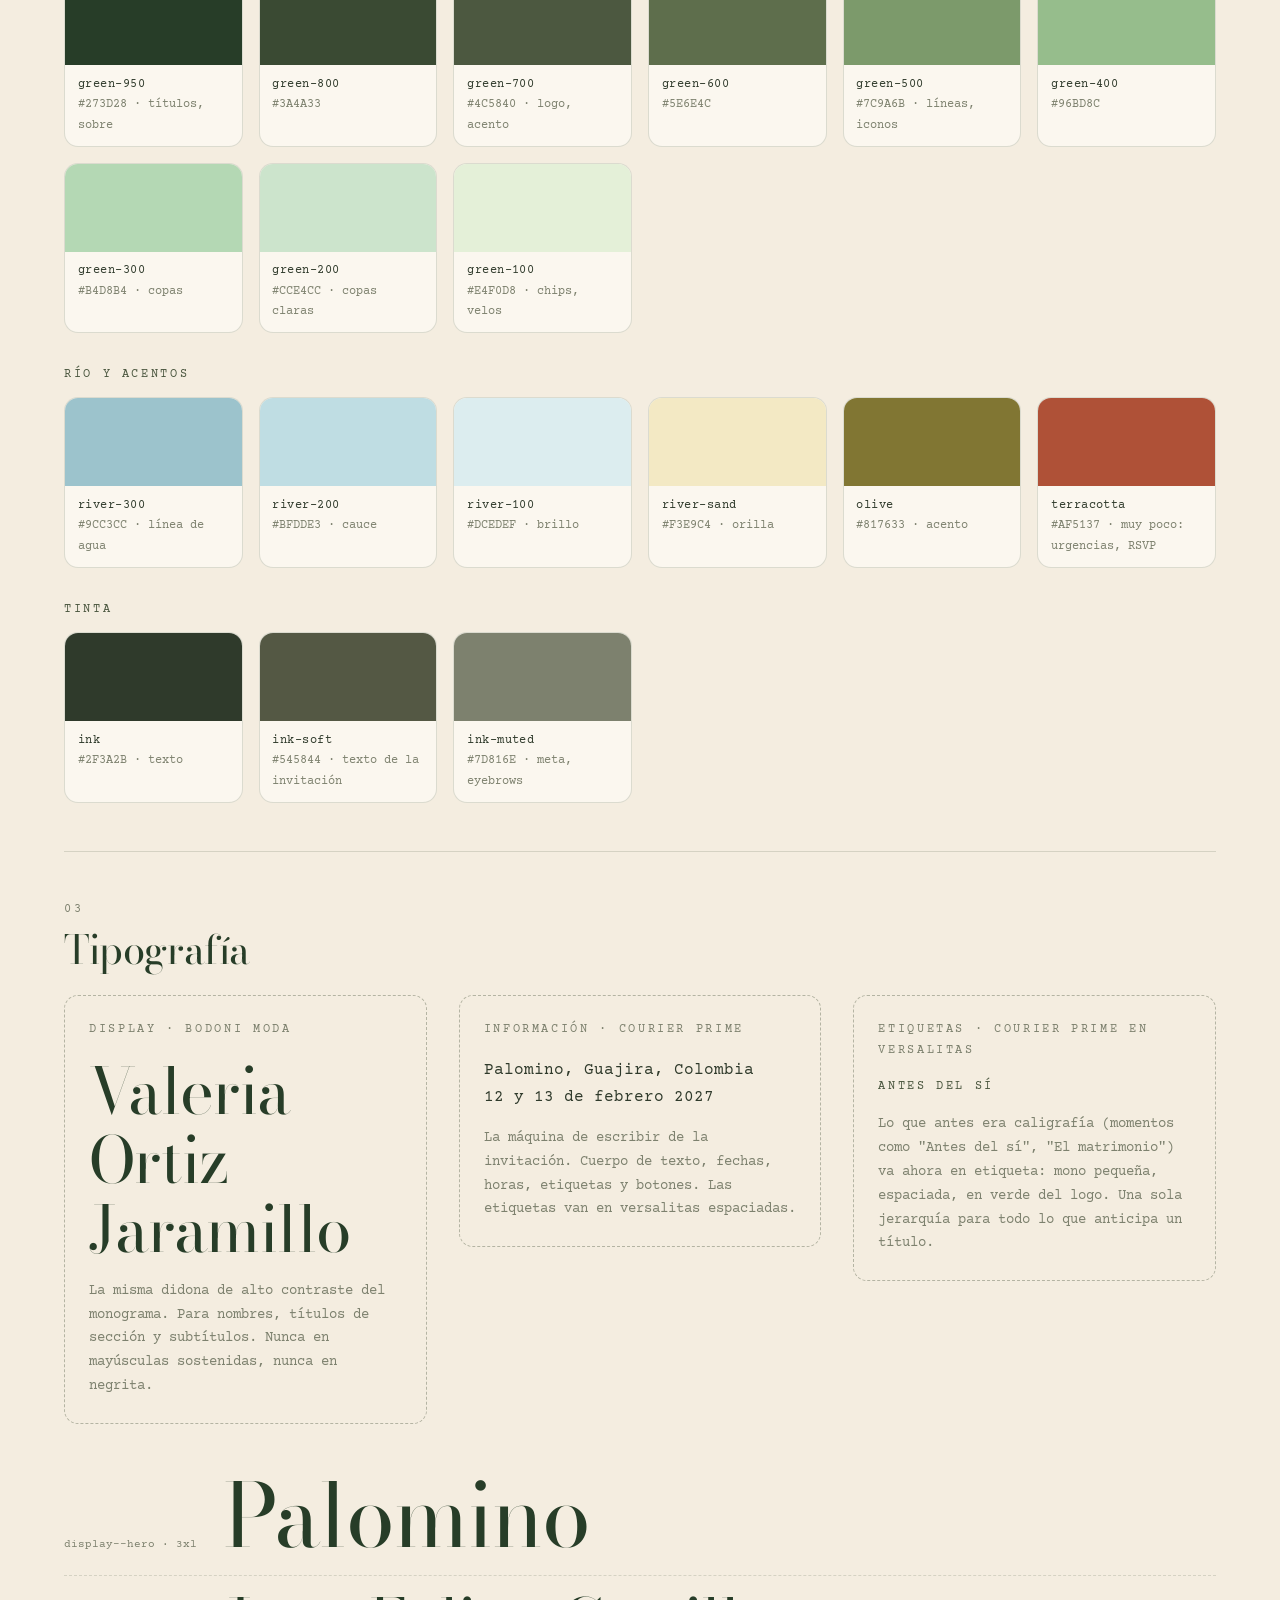
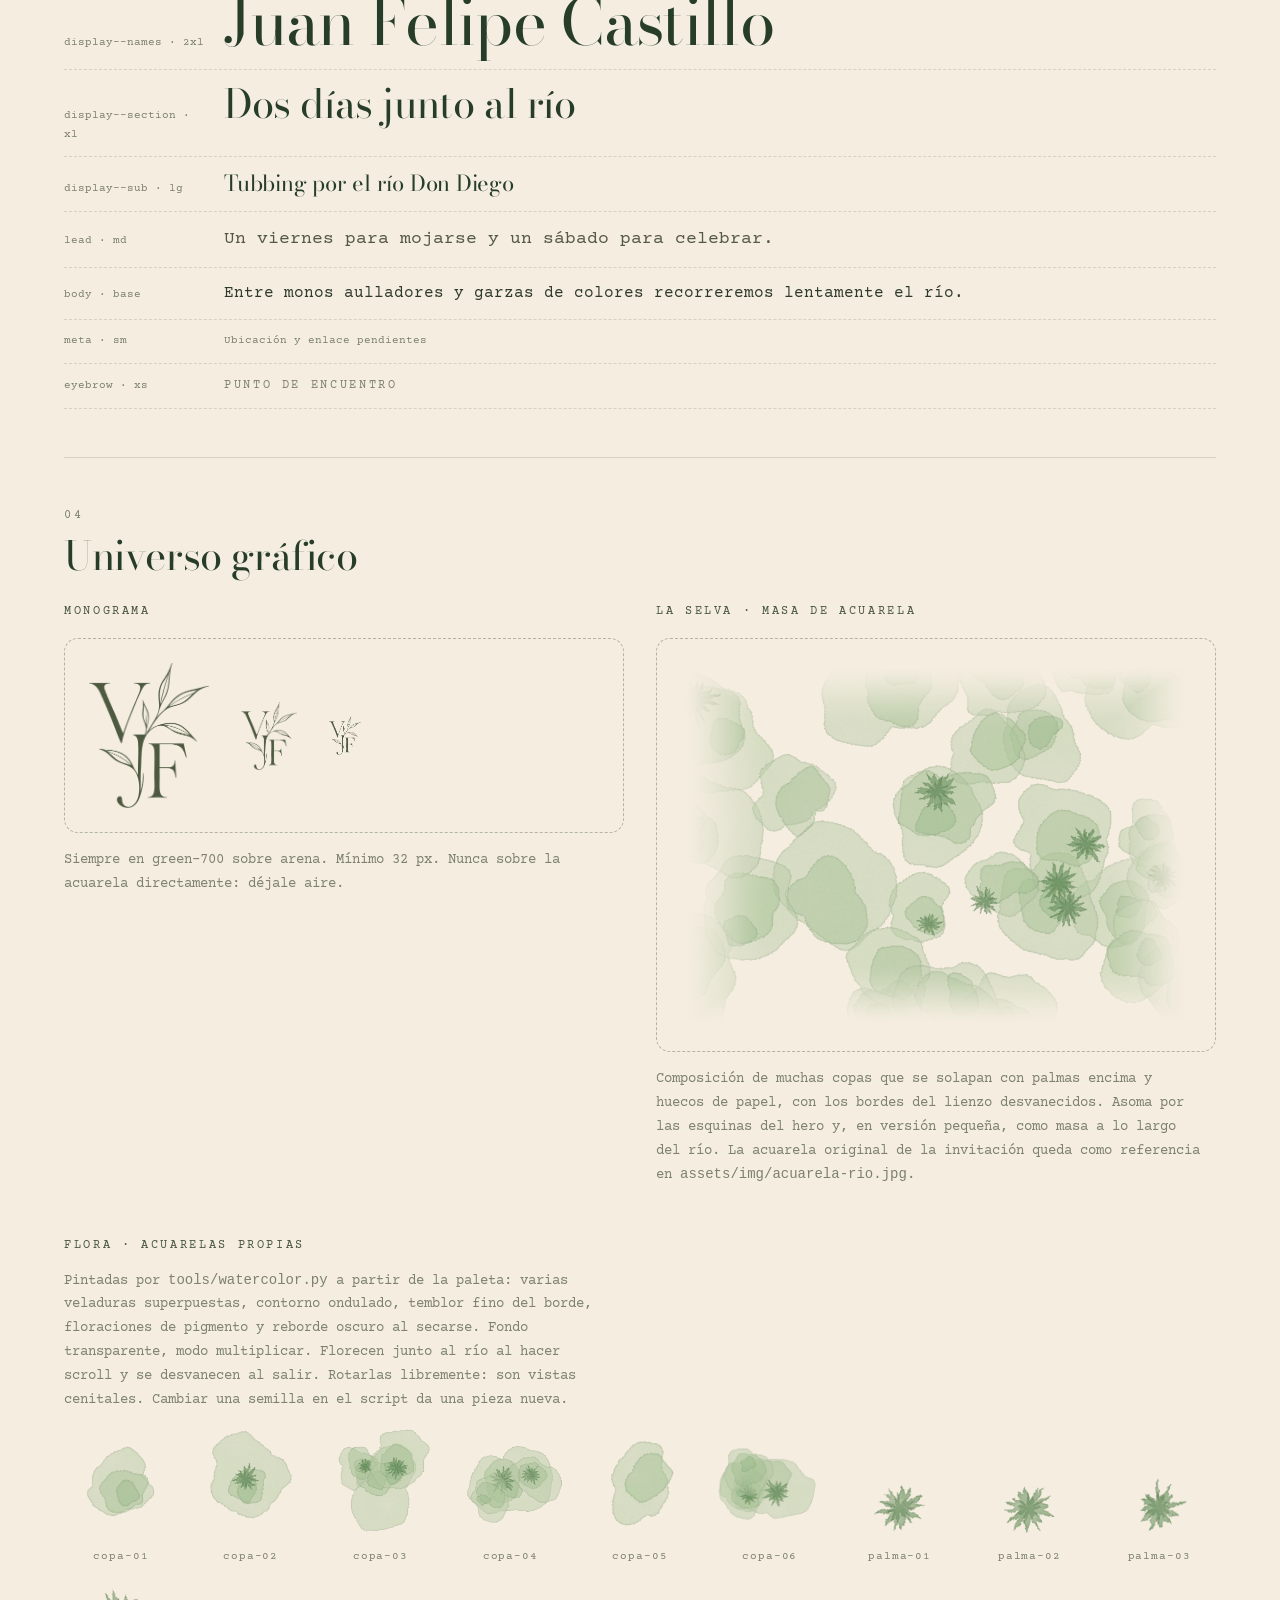
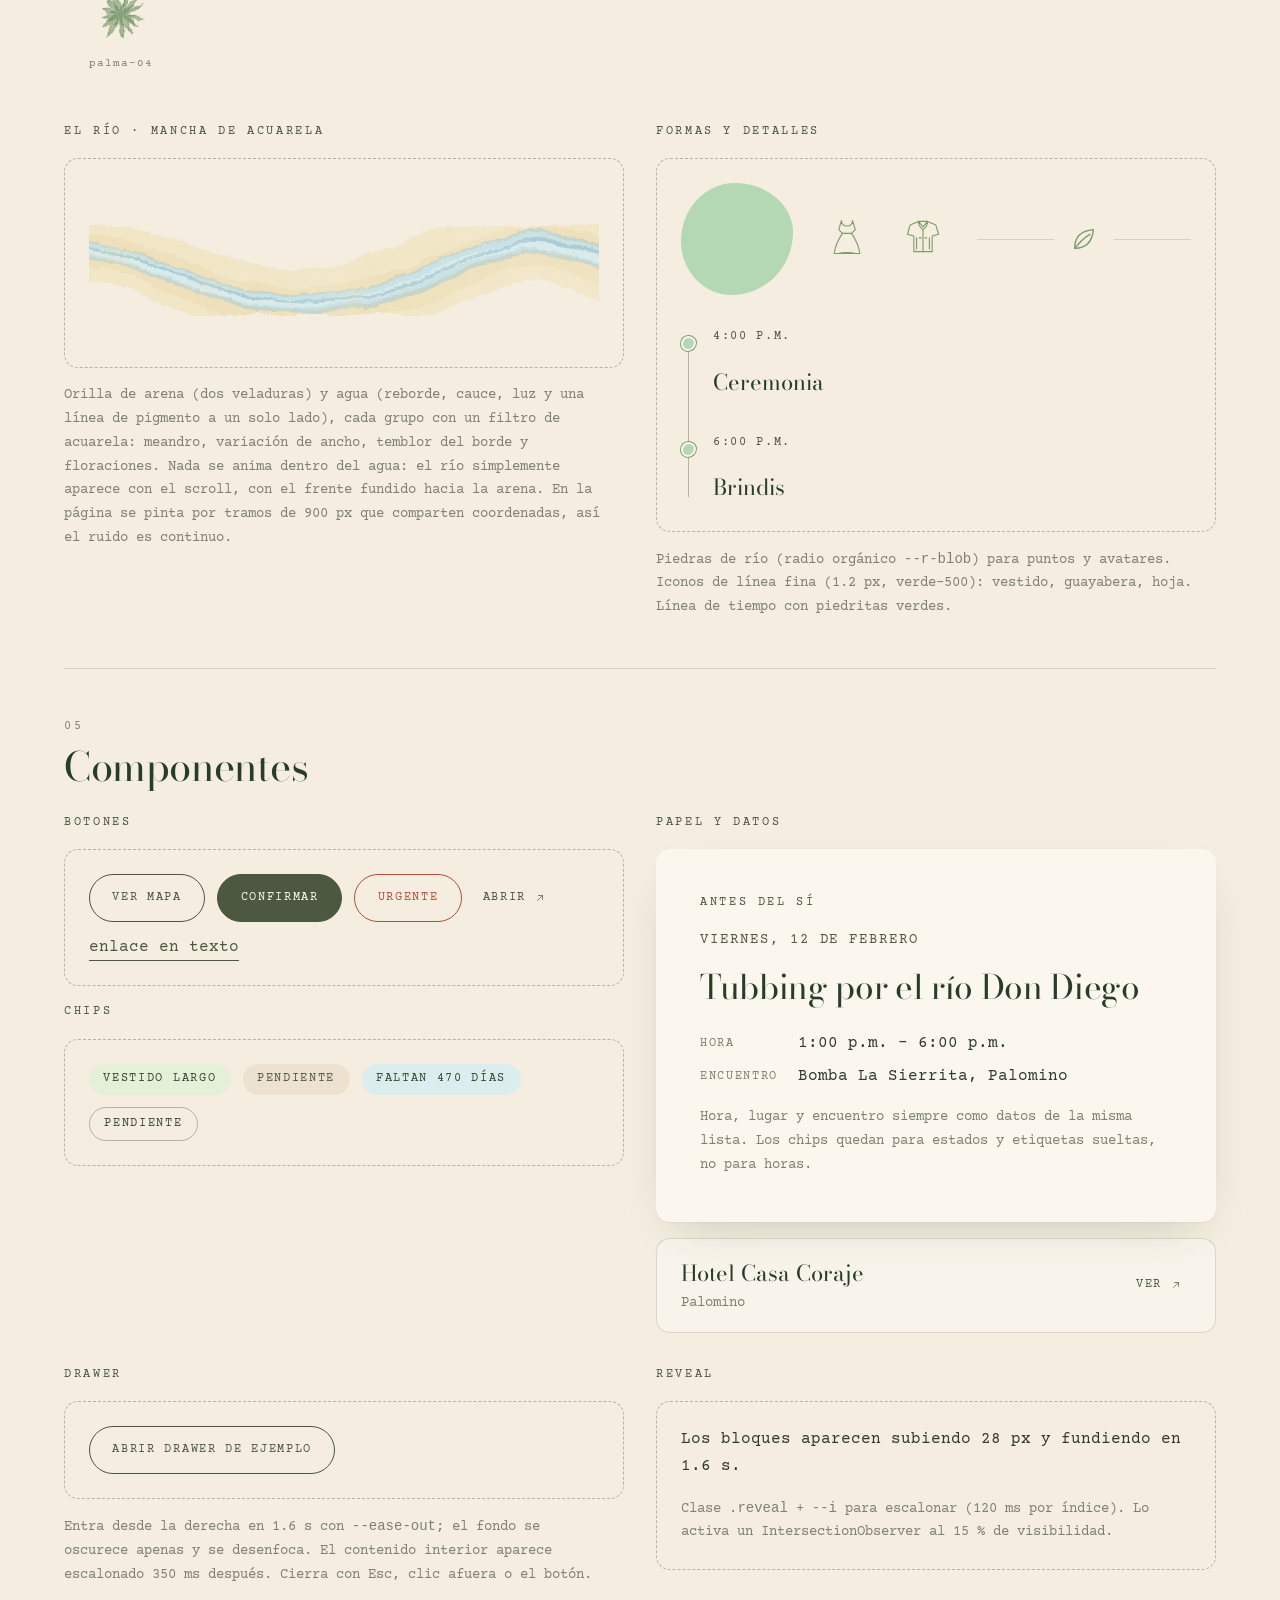
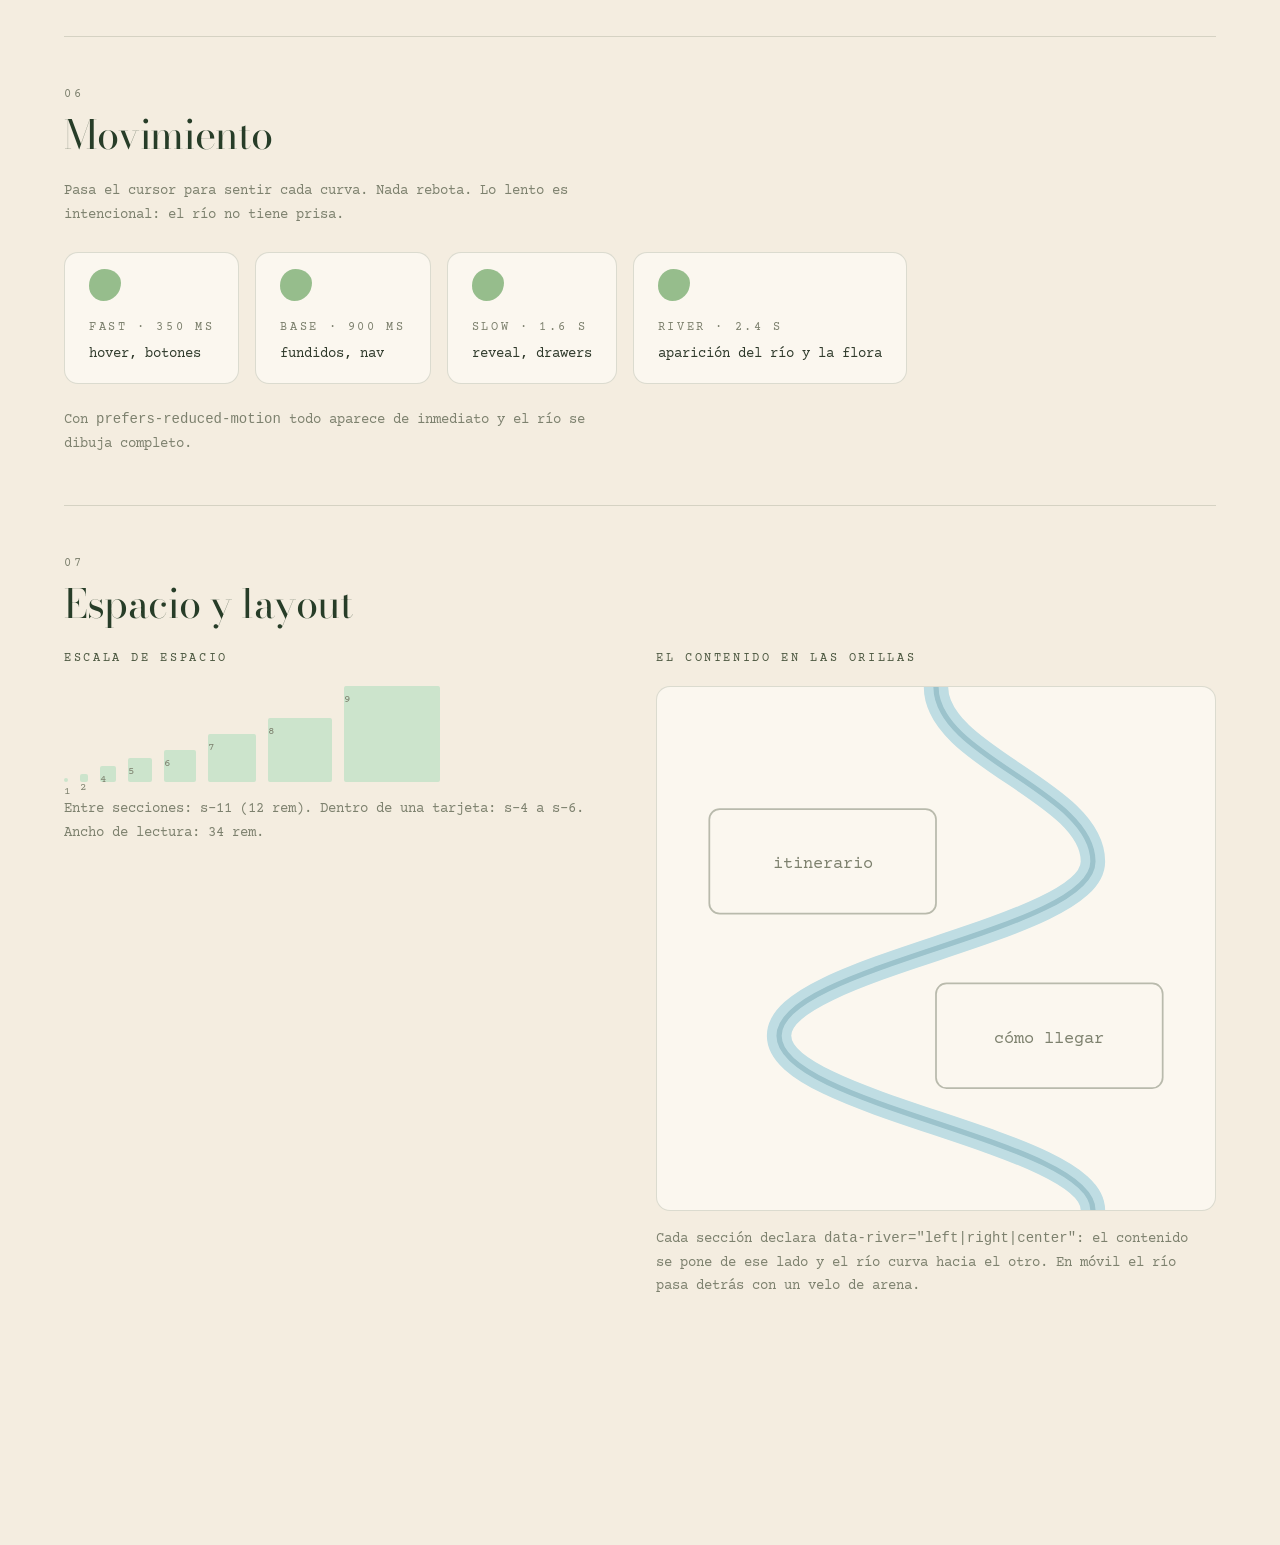
==== commit 103c7c8e: "Fichas: estilo de fecha y título del plan (CSS que faltó en el commit anterior) Co-Authored-By: Clau" ====
--- a/design-system.html
+++ b/design-system.html
@@ -11,6 +11,7 @@
   <link rel="stylesheet" href="css/tokens.css">
   <link rel="stylesheet" href="css/base.css">
   <link rel="stylesheet" href="css/components.css">
+  <link rel="stylesheet" href="css/site.css">
   <style>
     .ds { padding: var(--s-8) 0 var(--s-11); }
     .ds-head { padding: var(--s-9) 0 var(--s-8); border-bottom: 1px solid var(--line); margin-bottom: var(--s-8); }
@@ -262,7 +263,8 @@
         <p class="eyebrow eyebrow--accent">Papel y datos</p>
         <article class="paper stack">
           <p class="eyebrow eyebrow--accent">Antes del sí</p>
-          <h3 class="display display--sub">Viernes, 12 de febrero</h3>
+          <p class="day__date">Viernes, 12 de febrero</p>
+          <h3 class="display day__title">Tubbing por el río Don Diego</h3>
           <dl class="facts">
             <dt>Hora</dt><dd>1:00 p.m. – 6:00 p.m.</dd>
             <dt>Encuentro</dt><dd>Bomba La Sierrita, Palomino</dd>
--- a/css/components.css
+++ b/css/components.css
@@ -155,7 +155,8 @@
   color: var(--text-muted); font-size: var(--fs-xs); letter-spacing: var(--tracking-wide); text-transform: uppercase;
 }
 .inspo__item img { width: 100%; height: 100%; object-fit: cover; }
-.inspo__item:nth-child(3n) { aspect-ratio: 1; }
+.inspo__item:has(img) { aspect-ratio: 3 / 4; }
+.inspo__item:nth-child(3n):not(:has(img)) { aspect-ratio: 1; }
 
 /* mapa embebido */
 .map-frame { border: 0; width: 100%; aspect-ratio: 4 / 5; border-radius: var(--r-md); filter: sepia(.25) saturate(.8) hue-rotate(-10deg); }
--- a/css/site.css
+++ b/css/site.css
@@ -0,0 +1,136 @@
+/* ============================================================
+   Sitio: escenario del río, hero, secciones
+   ============================================================ */
+
+/* --- Navegación ---------------------------------------------- */
+.nav {
+  position: fixed; top: 0; left: 0; right: 0; z-index: var(--z-nav);
+  display: flex; align-items: center; justify-content: space-between;
+  padding: var(--s-4) var(--gutter);
+  transition: background var(--dur-base) var(--ease-soft), box-shadow var(--dur-base) var(--ease-soft);
+}
+.nav.is-scrolled { background: color-mix(in srgb, var(--sand-50) 86%, transparent); backdrop-filter: blur(10px); box-shadow: 0 1px 0 var(--line); }
+.nav__brand img { height: 36px; width: auto; }
+.nav__links { display: flex; gap: var(--s-5); }
+.nav__links a {
+  font-size: var(--fs-2xs); letter-spacing: var(--tracking-wider); text-transform: uppercase; color: var(--text-soft);
+  padding-bottom: .2rem; border-bottom: 1px solid transparent;
+  transition: color var(--dur-fast), border-color var(--dur-fast);
+}
+.nav__links a:hover, .nav__links a.is-current { color: var(--accent-deep); border-color: var(--green-500); }
+@media (max-width: 980px) { .nav__links { display: none; } }
+/* ?debug-river : atenúa el contenido para ver solo el río y la flora */
+.debug-river .section-wrap, .debug-river .nav { opacity: .12; }
+
+/* --- Escenario del río -------------------------------------- */
+.stage { position: relative; isolation: isolate; }
+.river-master { position: absolute; top: 0; left: 0; opacity: 0; pointer-events: none; }
+.river-master path { fill: none; }
+.river-reveal {
+  position: absolute; top: 0; left: 0; width: 100%; height: 0;
+  overflow: hidden; z-index: var(--z-river); pointer-events: none;
+}
+/* frente del río: se funde con la arena en vez de cortarse */
+.river-reveal::after {
+  content: ""; position: absolute; left: 0; right: 0; bottom: 0; height: 320px;
+  background: linear-gradient(to bottom, transparent, var(--bg) 85%);
+}
+.river { position: absolute; left: 0; width: 100%; overflow: hidden; will-change: transform; }
+.river path { fill: none; stroke-linecap: round; stroke-linejoin: round; }
+.river__bank        { stroke: #EFE3BA; opacity: .7; }
+.river__bank-deep   { stroke: #E6D5A2; opacity: .3; }
+.river__water-rim   { stroke: #A9CBD3; opacity: .55; }
+.river__water       { stroke: #C9E2E6; opacity: .95; }
+.river__water-light { stroke: #E2F0F2; opacity: .6; }
+.river__pigment     { stroke: #8FB8C4; opacity: .5; }
+
+.flora { position: absolute; inset: 0; z-index: var(--z-flora); pointer-events: none; overflow: hidden; }
+.flora__item { position: absolute; left: 0; top: 0; opacity: 0; will-change: transform, opacity; mix-blend-mode: multiply; }
+.flora__item img { width: 100%; height: auto; }
+
+.section-wrap { position: relative; z-index: var(--z-content); }
+
+/* --- Hero (sobre la arena, sin tarjeta) ---------------------- */
+.hero {
+  min-height: 100svh;
+  display: grid; place-items: center;
+  padding: var(--s-10) var(--gutter) var(--s-10);
+  position: relative; overflow: hidden;
+}
+.hero__wash { position: absolute; z-index: 0; pointer-events: none; mix-blend-mode: multiply; opacity: .9; }
+.hero__wash--a { width: min(72vw, 980px); right: -18vw; top: -14vh; transform: rotate(6deg); }
+.hero__wash--b { width: min(60vw, 760px); left: -16vw; bottom: -16vh; transform: rotate(-9deg); opacity: .8; }
+.hero__text { position: relative; z-index: 1; width: min(100%, 50rem); text-align: center; }
+.hero__names { margin: var(--s-6) 0; }
+.hero__names .display { display: block; }
+.hero__amp { display: block; margin: .35rem 0; color: var(--green-500); }
+.hero__place { margin-top: var(--s-6); color: var(--text-soft); }
+.hero__place strong { font-weight: 400; color: var(--accent-deep); }
+.hero__mono { position: static; width: clamp(40px, 5vw, 56px); margin: var(--s-7) auto 0; opacity: .9; }
+.hero__count { margin-top: var(--s-6); }
+.hero__cue {
+  position: absolute; left: 50%; bottom: var(--s-6); transform: translateX(-50%); z-index: 1;
+  display: flex; flex-direction: column; align-items: center; gap: .5rem;
+  color: var(--text-muted); font-size: var(--fs-2xs); letter-spacing: var(--tracking-wider); text-transform: uppercase;
+}
+.hero__cue svg { width: 14px; height: 24px; animation: cue 2.6s var(--ease-soft) infinite; }
+@keyframes cue { 0%, 100% { transform: translateY(0); opacity: .5 } 50% { transform: translateY(6px); opacity: 1 } }
+@media (max-width: 760px) {
+  .hero__wash--a { width: 120vw; right: -40vw; top: -10vh; }
+  .hero__wash--b { width: 110vw; left: -45vw; bottom: -12vh; }
+}
+
+/* --- Secciones a lo largo del río ---------------------------- */
+.section {
+  position: relative;
+  padding: var(--s-11) var(--gutter);
+  display: grid;
+  grid-template-columns: minmax(0, 1fr) minmax(0, var(--measure)) minmax(0, 1fr);
+}
+.section__inner { grid-column: 2; }
+@media (min-width: 900px) {
+  .section { grid-template-columns: repeat(12, 1fr); column-gap: var(--s-4); width: min(100%, var(--container)); margin-inline: auto; }
+  .section--left  .section__inner { grid-column: 2 / span 6; }
+  .section--right .section__inner { grid-column: 6 / span 6; }
+  .section--center .section__inner { grid-column: 4 / span 6; text-align: center; }
+  .section--center .leaf-rule { max-width: 16rem; margin-inline: auto; }
+}
+.section__head { margin-bottom: var(--s-6); }
+.section__head .display { margin: .5rem 0 .75rem; }
+.section + .section { padding-top: var(--s-10); }
+
+/* contenido con un velo de arena para que el río no compita con el texto */
+.veil { position: relative; }
+.veil::before {
+  content: ""; position: absolute; inset: -2rem -1.5rem; z-index: -1; border-radius: 40% 60% 55% 45% / 50% 40% 60% 50%;
+  background: radial-gradient(ellipse at center, color-mix(in srgb, var(--sand-50) 92%, transparent) 55%, transparent 75%);
+}
+
+/* itinerario: dos días */
+.days { display: grid; gap: var(--s-7); }
+.day { padding: clamp(1.5rem, 4vw, 2.5rem); }
+.day__date { margin: var(--s-3) 0 var(--s-2); font-size: var(--fs-sm); letter-spacing: var(--tracking-wide); text-transform: uppercase; color: var(--text-soft); }
+.day__title { font-size: clamp(1.6rem, 1.2rem + 1.4vw, 2.1rem); margin-bottom: var(--s-5); }
+.day .facts { margin-top: var(--s-5); }
+.day__actions { margin-top: var(--s-5); }
+
+/* ruta: pasos de transporte */
+.route { display: grid; gap: var(--s-4); counter-reset: step; }
+.route__step { display: grid; grid-template-columns: 2.25rem 1fr; gap: var(--s-3); align-items: start; }
+.route__step::before {
+  counter-increment: step; content: counter(step, decimal-leading-zero);
+  font-size: var(--fs-xs); letter-spacing: var(--tracking-wide); color: var(--accent);
+  padding-top: .35rem; border-top: 1px solid var(--green-500);
+}
+
+/* RSVP */
+.rsvp { text-align: center; }
+.rsvp__actions { display: flex; flex-wrap: wrap; gap: var(--s-3); justify-content: center; margin-top: var(--s-6); }
+
+/* --- Pie ------------------------------------------------------- */
+.footer {
+  position: relative; z-index: var(--z-content);
+  padding: var(--s-10) var(--gutter) var(--s-8);
+  text-align: center; color: var(--text-muted);
+}
+.footer img { width: 72px; margin: 0 auto var(--s-4); opacity: .9; }
